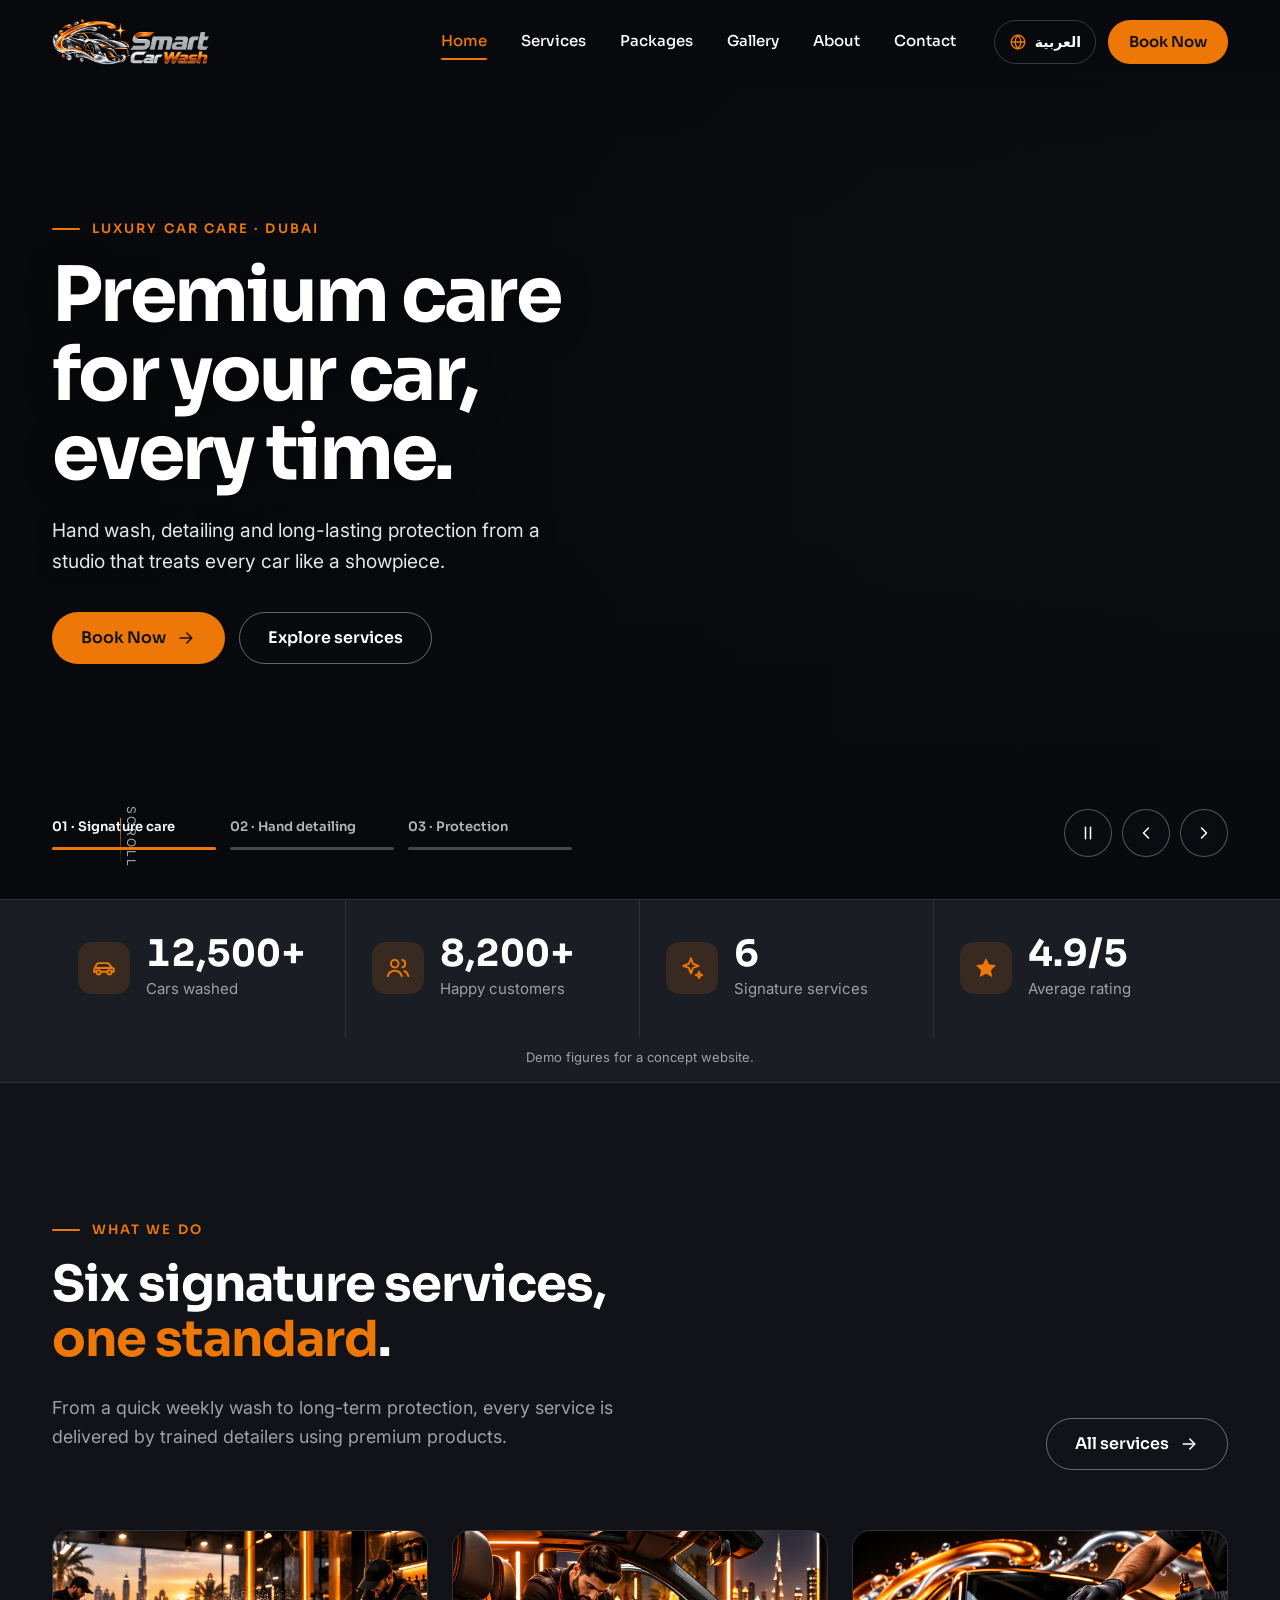
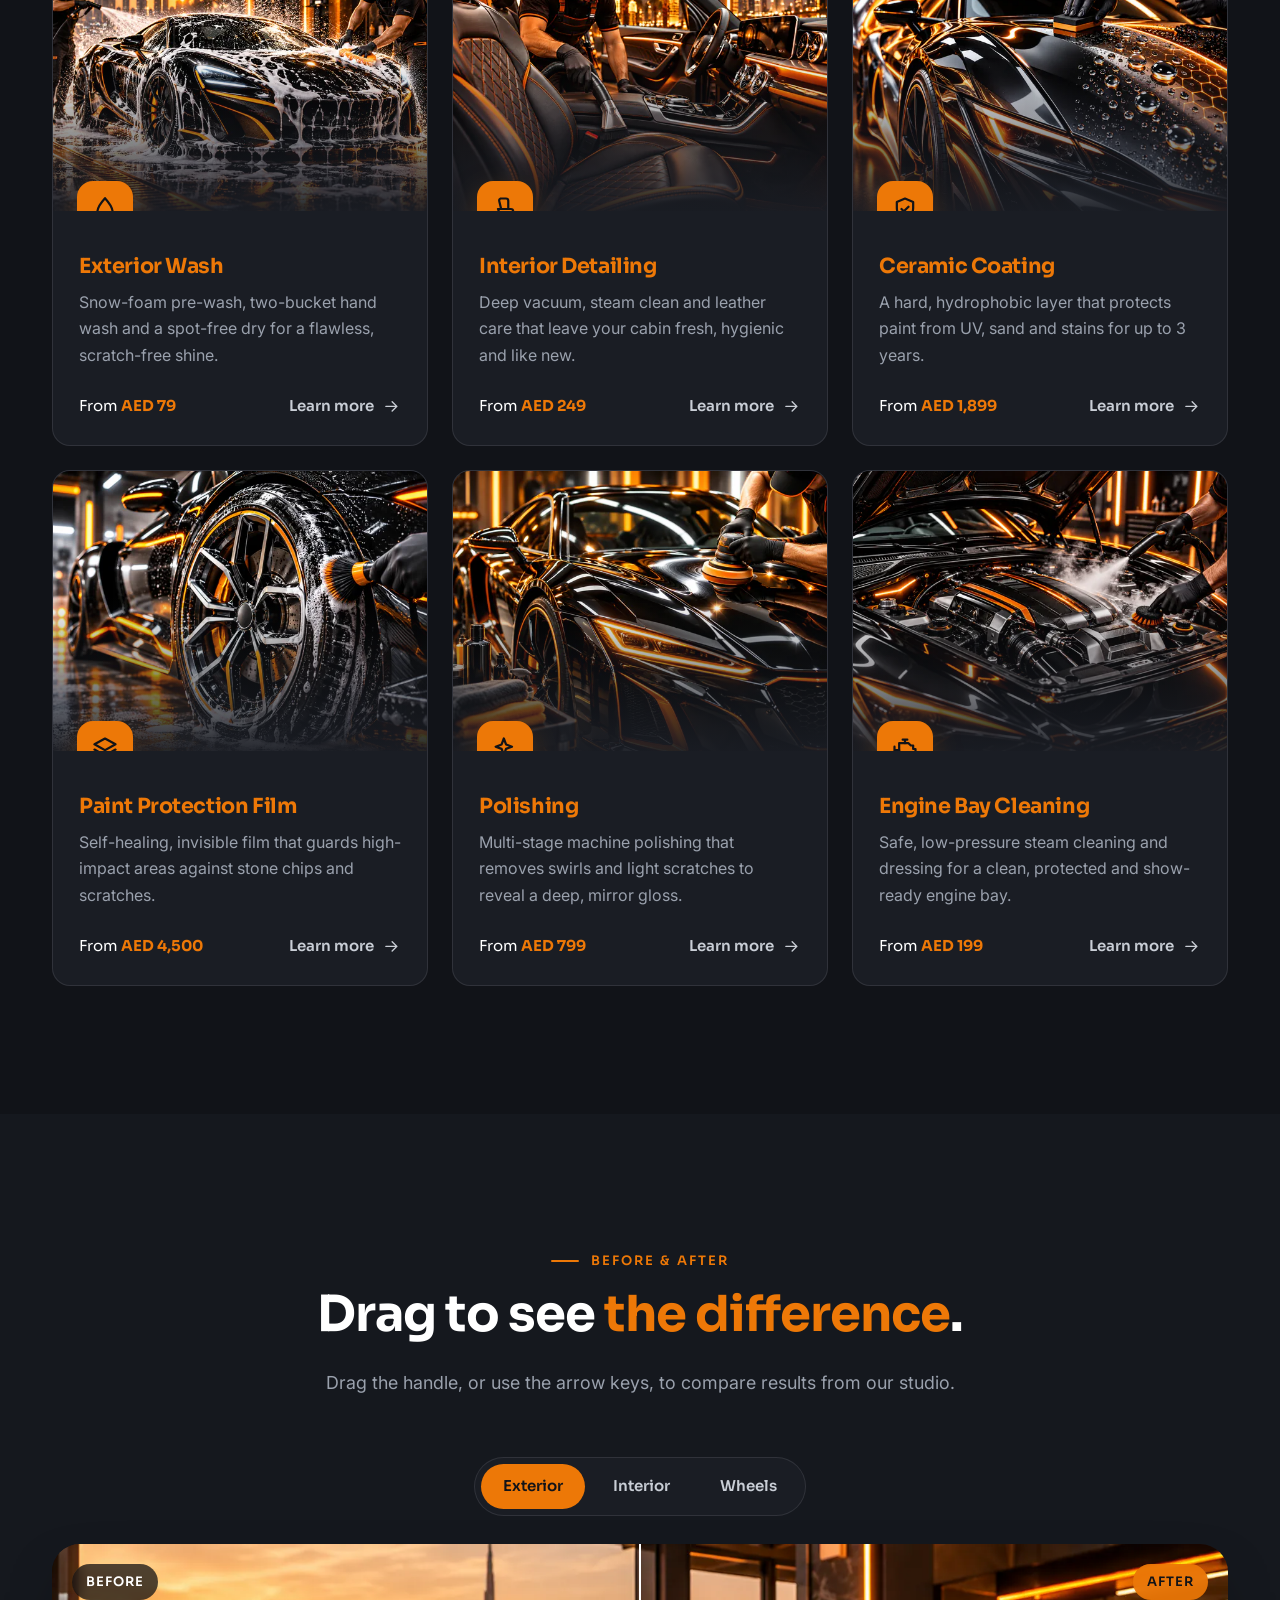
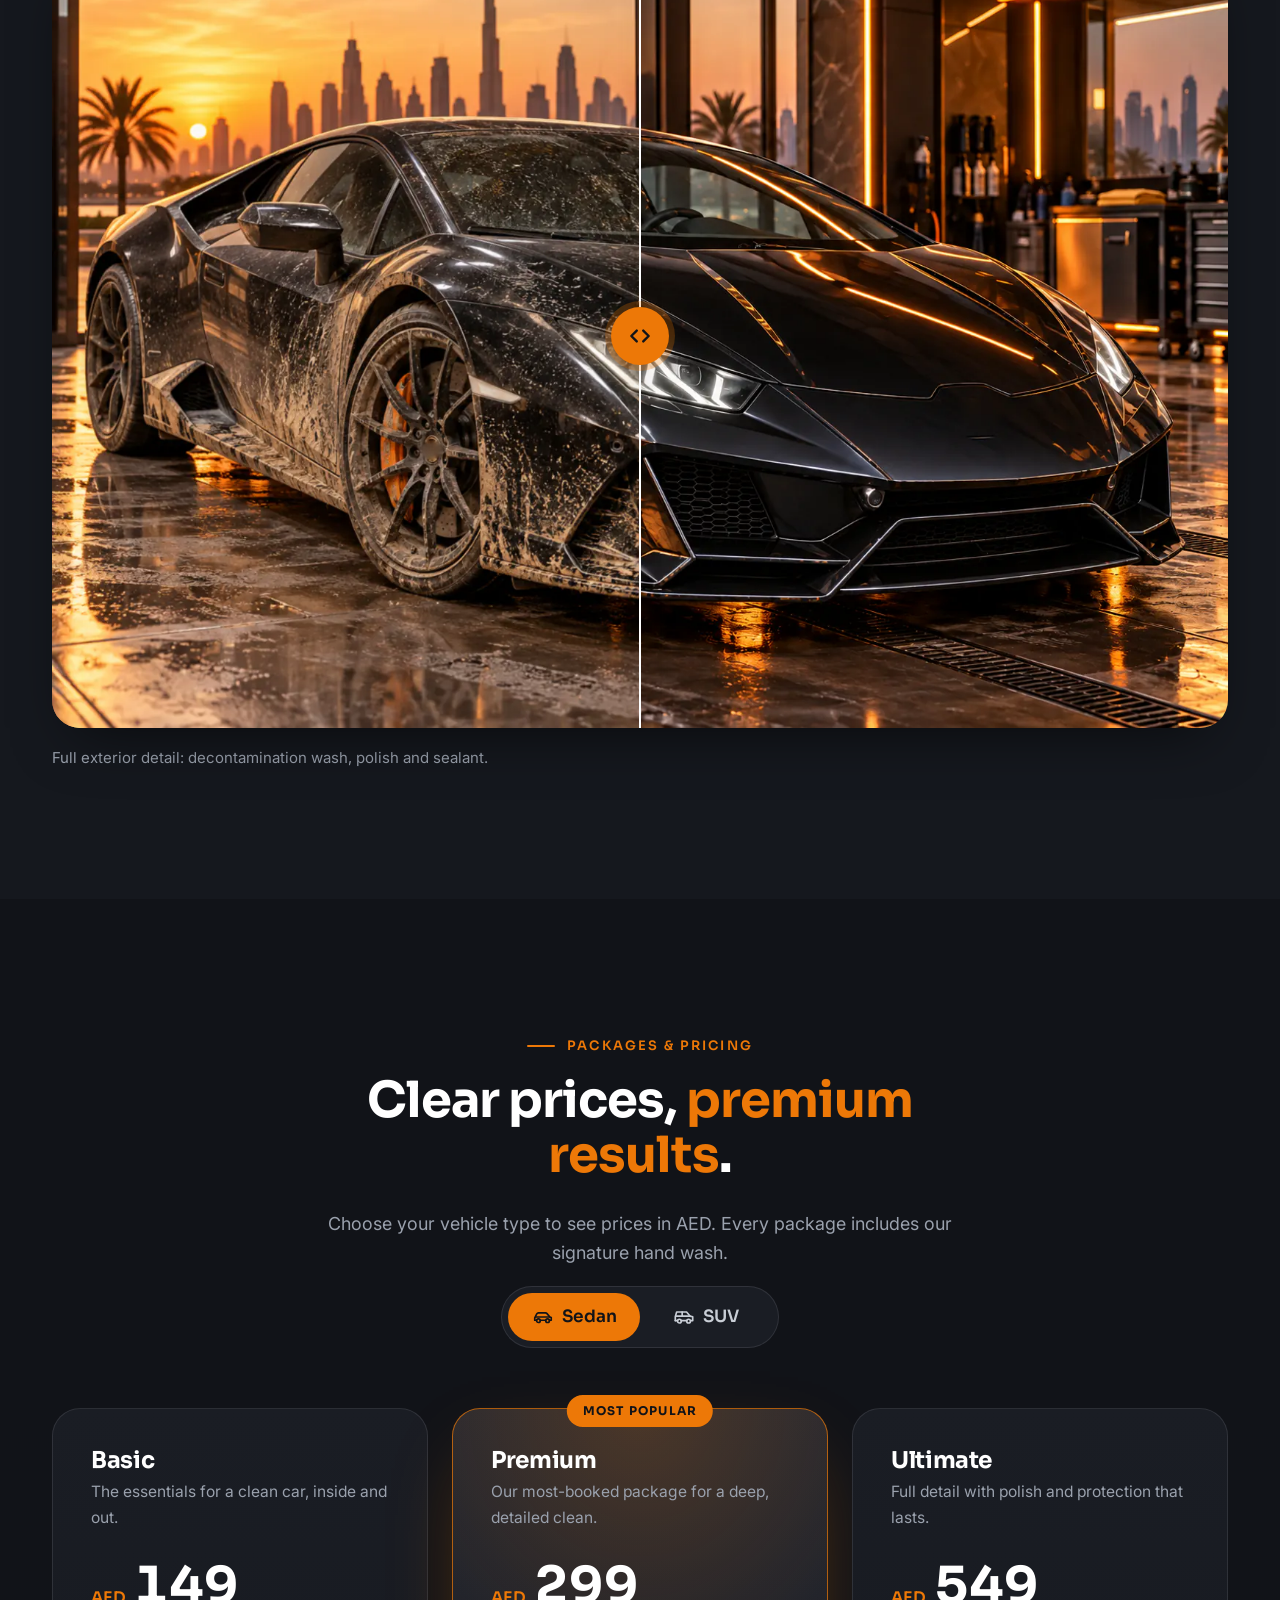
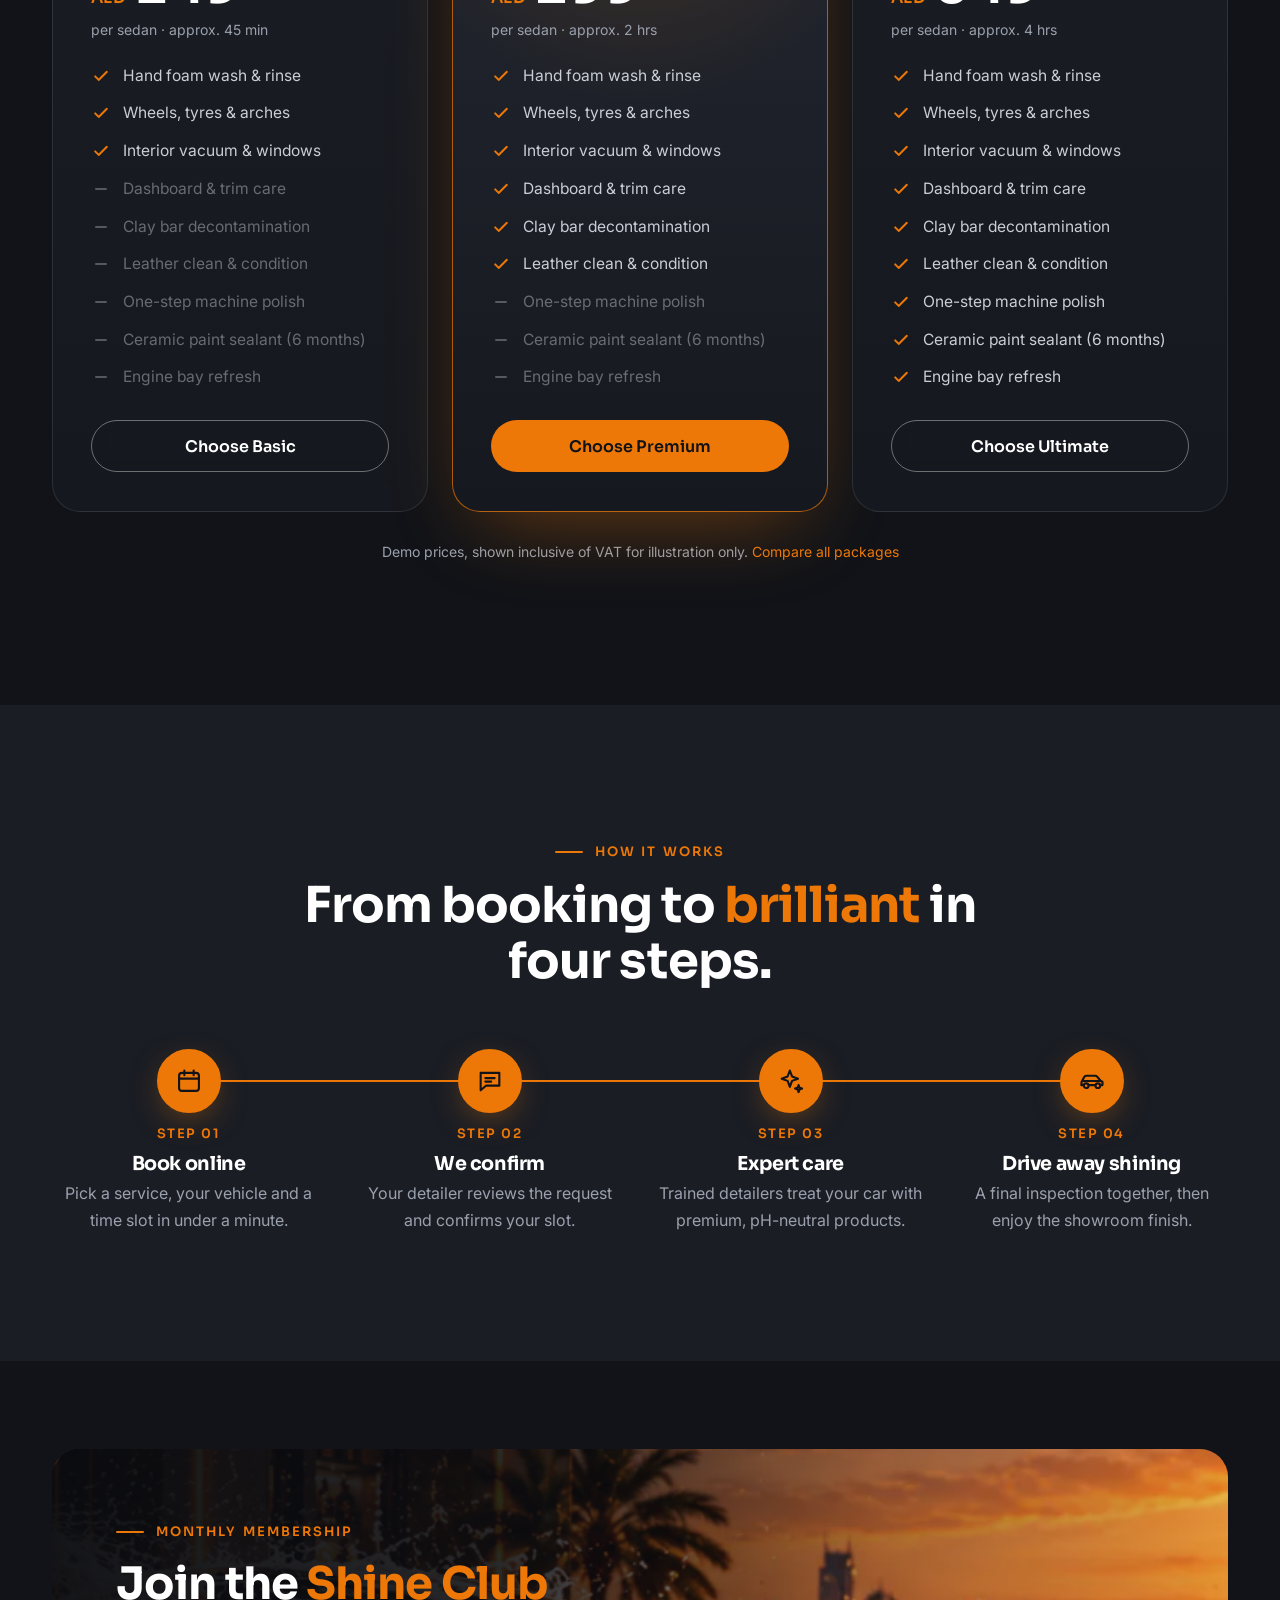
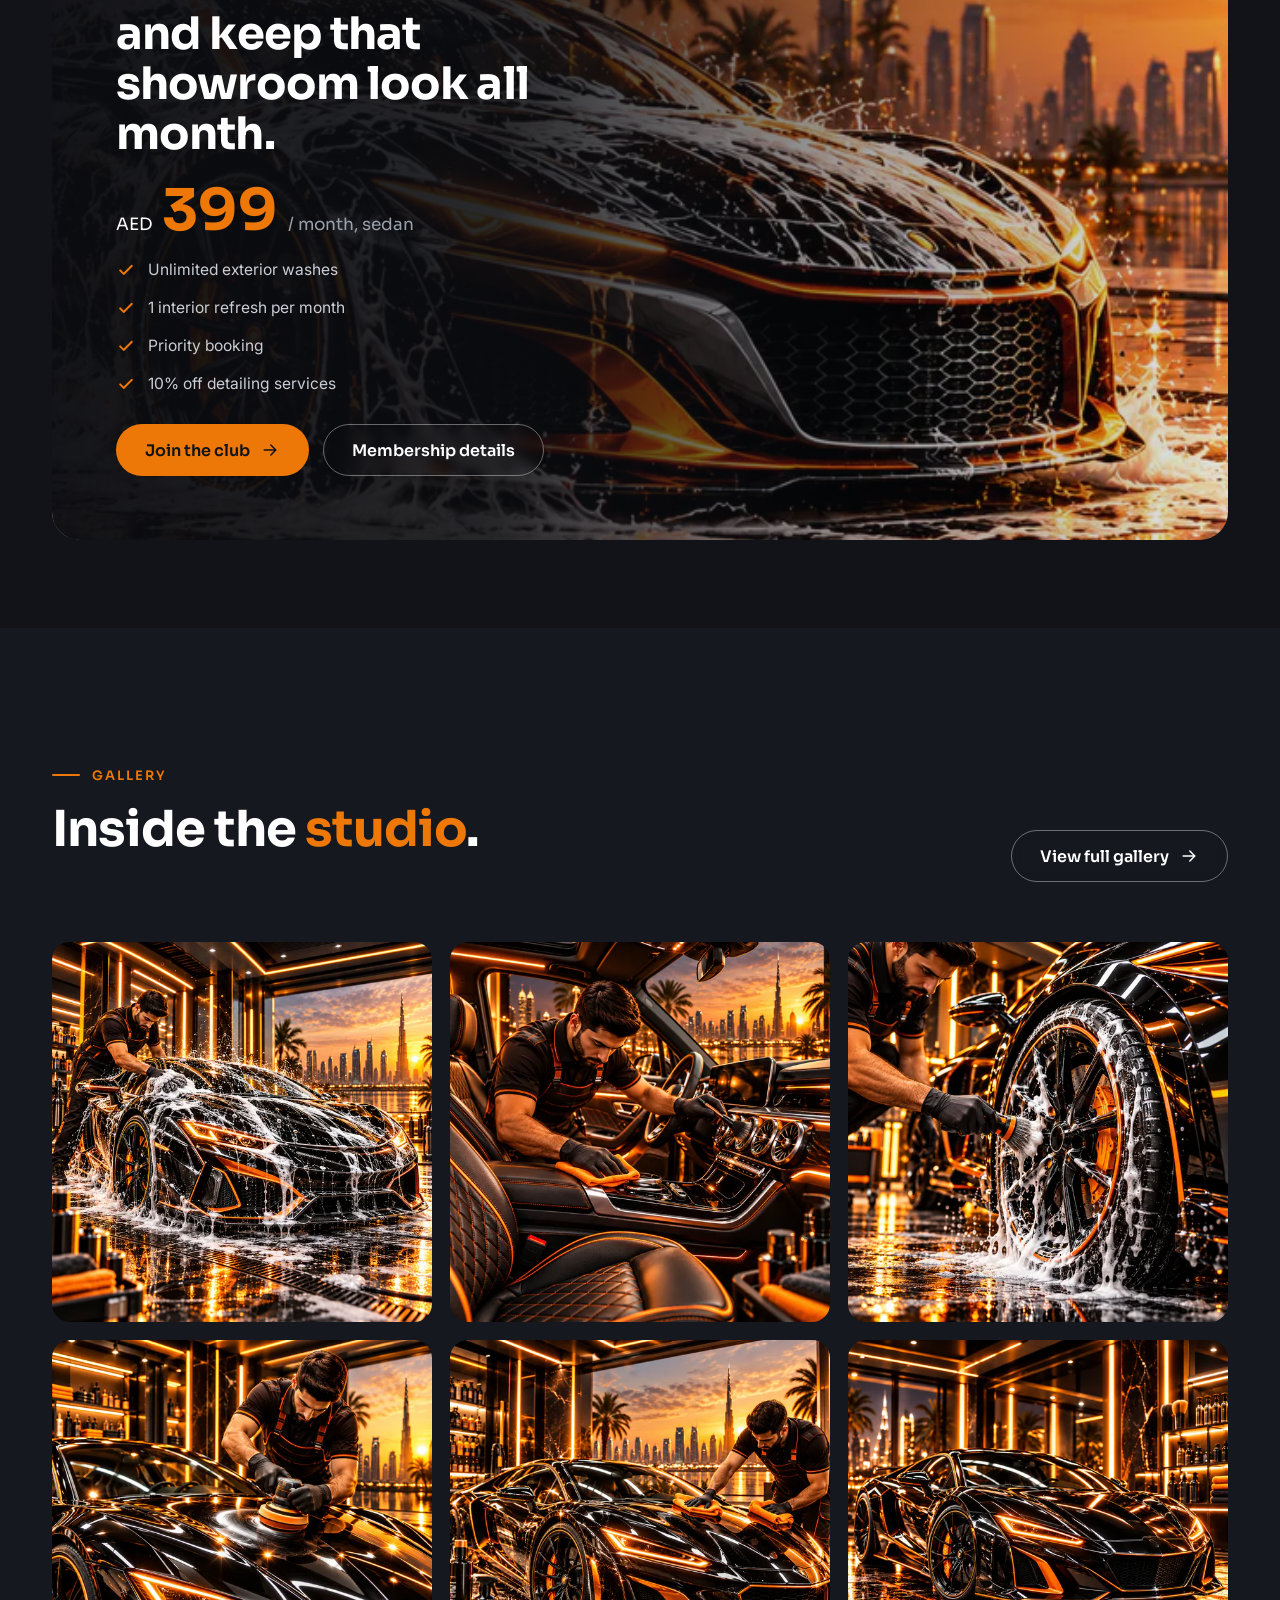
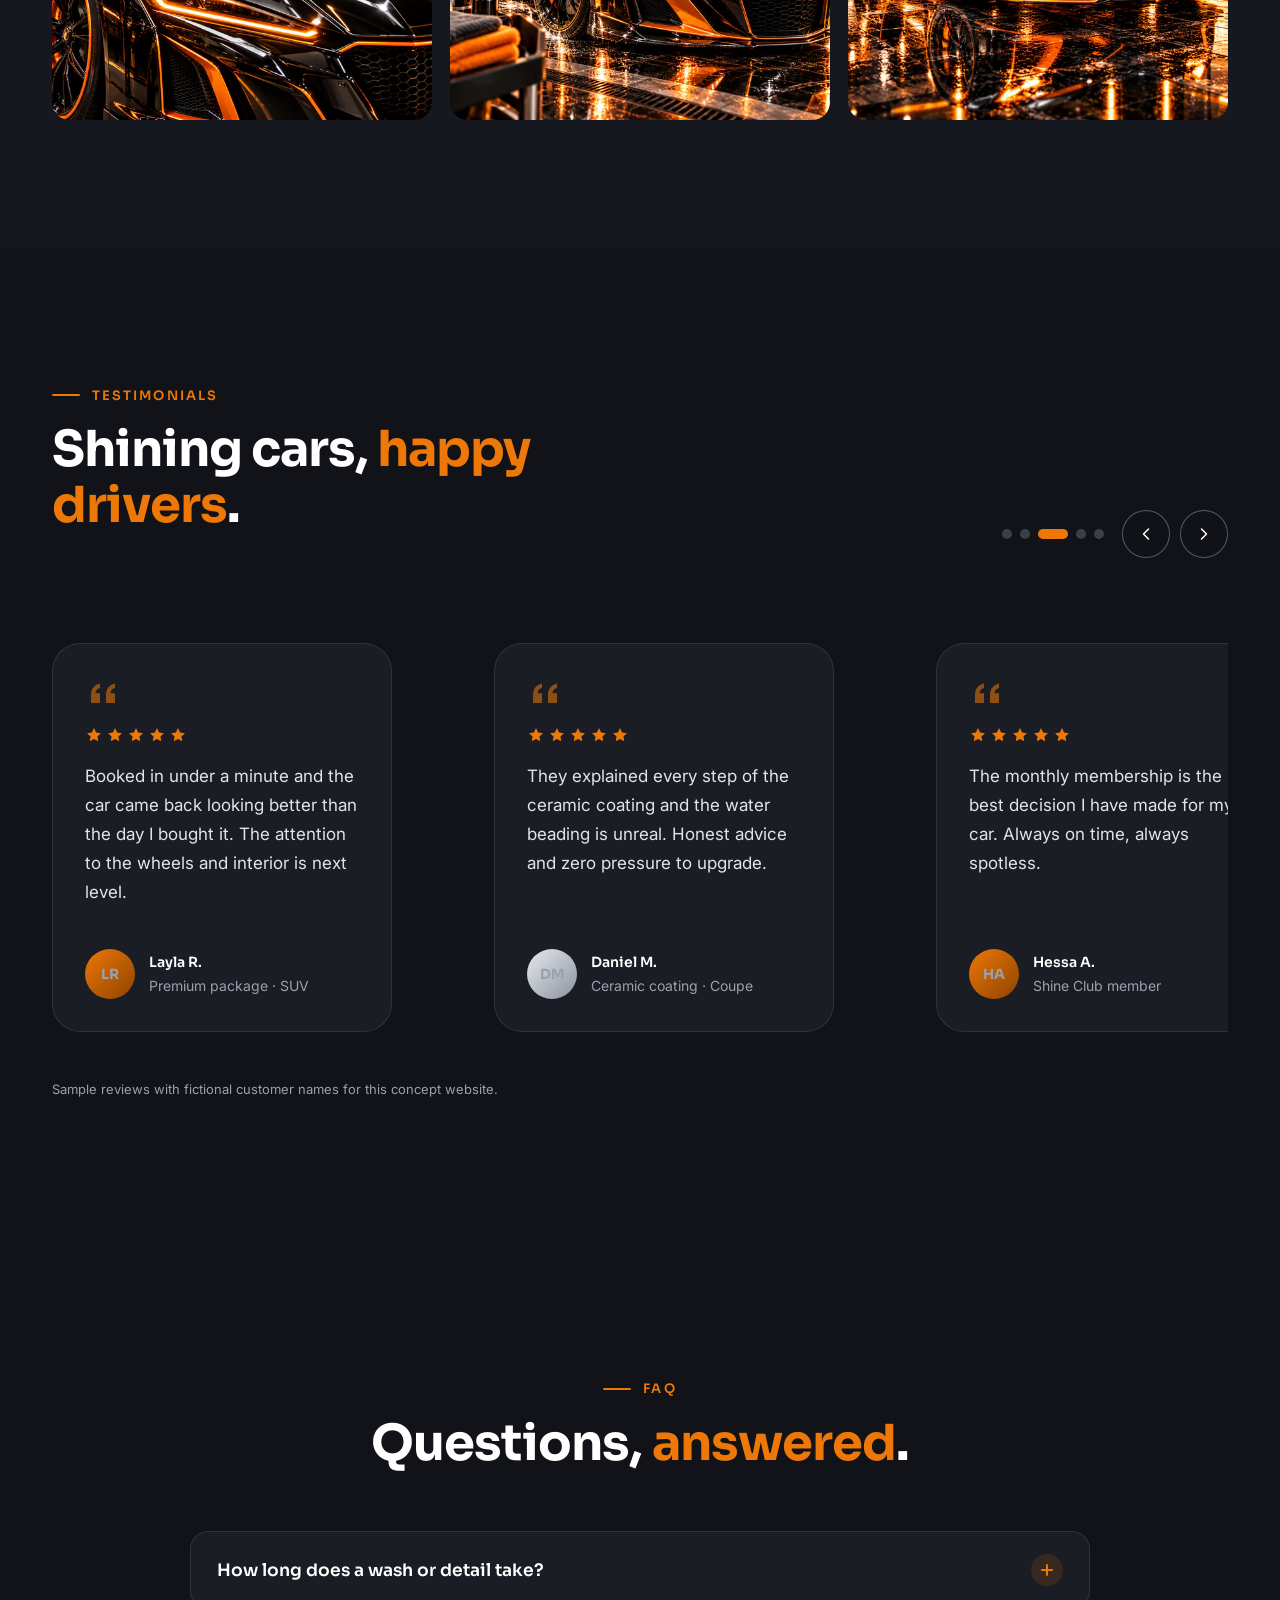
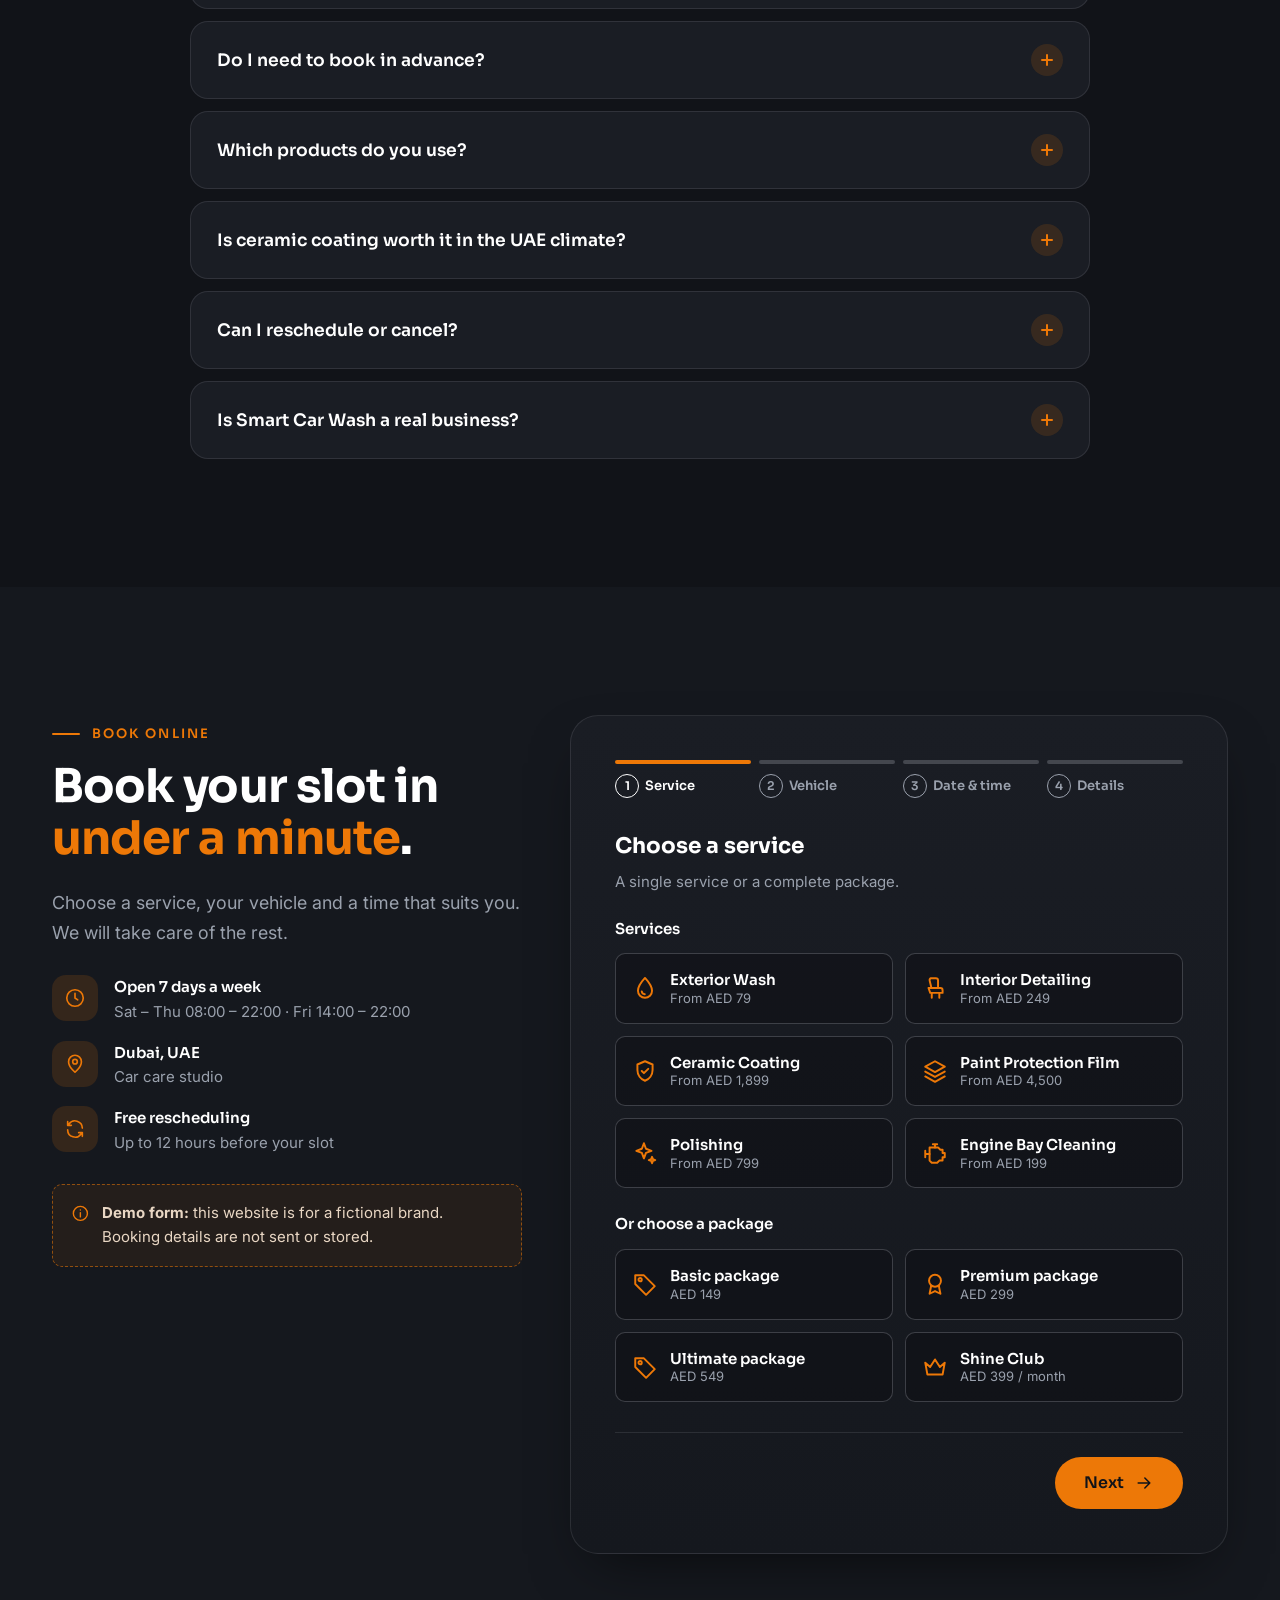
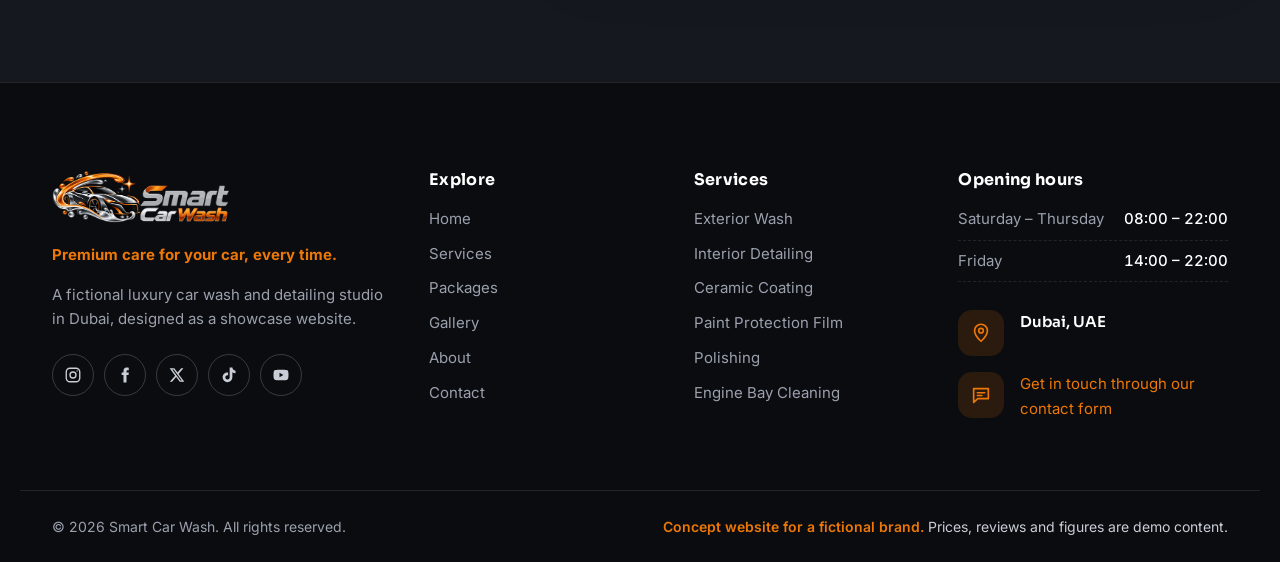
==== index.html @ 9f0be38d "Add Smart Car Wash concept website (EN + Arabic RTL) Static showcase site for a fictional Dubai car " ====
<!doctype html>
<html lang="en" dir="ltr" class="no-js">
<head>
  <meta charset="utf-8">
  <meta name="viewport" content="width=device-width, initial-scale=1">
  <title>Smart Car Wash | Premium Car Wash &amp; Detailing in Dubai</title>
  <meta name="description" content="Luxury hand wash, interior detailing, ceramic coating and paint protection in Dubai. Book online in under a minute. Concept website for a fictional brand.">
  <link rel="alternate" hreflang="en" href="index.html">
  <link rel="alternate" hreflang="ar" href="ar/index.html">
  <link rel="alternate" hreflang="x-default" href="index.html">
  <meta name="theme-color" content="#111318">
  <meta name="color-scheme" content="dark">
  <meta property="og:type" content="website">
  <meta property="og:site_name" content="Smart Car Wash">
  <meta property="og:title" content="Smart Car Wash | Premium Car Wash &amp; Detailing in Dubai">
  <meta property="og:description" content="Luxury hand wash, interior detailing, ceramic coating and paint protection in Dubai. Book online in under a minute. Concept website for a fictional brand.">
  <meta property="og:image" content="images/optimized/og-image.jpg">
  <meta property="og:image:width" content="1200">
  <meta property="og:image:height" content="630">
  <meta property="og:image:alt" content="Smart Car Wash logo over a black sports car in a Dubai studio">
  <meta property="og:locale" content="en_US">
  <meta property="og:locale:alternate" content="ar_AE">
  <meta name="twitter:card" content="summary_large_image">
  <link rel="icon" href="favicon.ico" sizes="32x32">
  <link rel="icon" href="images/optimized/brand/favicon.svg" type="image/svg+xml">
  <link rel="apple-touch-icon" href="images/optimized/brand/apple-touch-icon.png">
  <link rel="preconnect" href="https://fonts.googleapis.com">
  <link rel="preconnect" href="https://fonts.gstatic.com" crossorigin>
  <link rel="stylesheet" href="https://fonts.googleapis.com/css2?family=Inter:wght@400;500;600&family=Sora:wght@500;600;700;800&display=swap">
  <link rel="stylesheet" href="assets/css/style.css">
  <link rel="preload" as="image" type="image/webp" href="images/optimized/hero/hero-1-mobile.webp" media="(max-width: 767px)">
  <link rel="preload" as="image" type="image/webp" imagesrcset="images/optimized/hero/hero-1-desktop-1440.webp 1440w, images/optimized/hero/hero-1-desktop.webp 2400w" imagesizes="100vw" media="(min-width: 768px)">
  <script>document.documentElement.classList.replace('no-js','js');window.SCW_ICONS='assets/icons.svg';</script>
  <script src="assets/js/main.js" defer></script>
</head>
<body>
  <a class="skip-link" href="#main">Skip to content</a>
  <header class="site-header">
    <div class="container header-inner">
      <a class="brand" href="index.html"><img src="images/optimized/brand/logo-light-480.png" srcset="images/optimized/brand/logo-light-480.png 1x, images/optimized/brand/logo-light-960.png 2x" width="157" height="46" alt="Smart Car Wash"></a>
      <nav class="main-nav" aria-label="Main"><ul><li><a href="index.html" aria-current="page">Home</a></li><li><a href="services.html">Services</a></li><li><a href="packages.html">Packages</a></li><li><a href="gallery.html">Gallery</a></li><li><a href="about.html">About</a></li><li><a href="booking.html">Contact</a></li></ul></nav>
      <div class="header-actions">
        <a class="lang-switch" href="ar/index.html" hreflang="ar" lang="ar" aria-label="اقرأ هذه الصفحة بالعربية"><svg class="icon" aria-hidden="true" focusable="false"><use href="assets/icons.svg#i-globe"/></svg><span>العربية</span></a>
        <a class="btn btn-primary btn-sm btn-book" href="#book">Book Now</a>
        <button class="menu-toggle" type="button" aria-expanded="false" aria-controls="mobile-menu" aria-label="Open menu" data-label-open="Open menu" data-label-close="Close menu"><span></span><span></span><span></span></button>
      </div>
    </div>
  </header>
  <div class="mobile-menu" id="mobile-menu" aria-hidden="true">
    <nav aria-label="Mobile"><ul><li style="--i:0"><a href="index.html" aria-current="page">Home <svg class="icon flip" aria-hidden="true" focusable="false"><use href="assets/icons.svg#i-arrow"/></svg></a></li><li style="--i:1"><a href="services.html">Services <svg class="icon flip" aria-hidden="true" focusable="false"><use href="assets/icons.svg#i-arrow"/></svg></a></li><li style="--i:2"><a href="packages.html">Packages <svg class="icon flip" aria-hidden="true" focusable="false"><use href="assets/icons.svg#i-arrow"/></svg></a></li><li style="--i:3"><a href="gallery.html">Gallery <svg class="icon flip" aria-hidden="true" focusable="false"><use href="assets/icons.svg#i-arrow"/></svg></a></li><li style="--i:4"><a href="about.html">About <svg class="icon flip" aria-hidden="true" focusable="false"><use href="assets/icons.svg#i-arrow"/></svg></a></li><li style="--i:5"><a href="booking.html">Contact <svg class="icon flip" aria-hidden="true" focusable="false"><use href="assets/icons.svg#i-arrow"/></svg></a></li></ul></nav>
    <div class="mobile-menu__foot">
      <a class="btn btn-primary btn-block" href="#book">Book Now</a>
      <p>Open daily · Dubai, UAE</p>
    </div>
  </div>

  <main id="main" tabindex="-1">
    <section class="hero" data-hero aria-roledescription="carousel" aria-label="Featured services">
      <div class="hero-slide is-active" role="group" aria-roledescription="slide" aria-label="1 of 3">
        <div class="hero-media">
        <picture>
          <source media="(max-width: 767px)" type="image/webp" srcset="images/optimized/hero/hero-1-mobile.webp">
          <source media="(max-width: 767px)" srcset="images/optimized/hero/hero-1-mobile.jpg">
          <source type="image/webp" srcset="images/optimized/hero/hero-1-desktop-1440.webp 1440w, images/optimized/hero/hero-1-desktop.webp 2400w" sizes="100vw">
          <img src="images/optimized/hero/hero-1-desktop-1440.jpg" srcset="images/optimized/hero/hero-1-desktop-1440.jpg 1440w, images/optimized/hero/hero-1-desktop.jpg 2400w" sizes="100vw" alt="Black sports car wrapped in a splash of water inside a Dubai detailing studio at sunset" width="2400" height="1200" loading="eager" fetchpriority="high" decoding="async">
        </picture>
        </div>
        <div class="container hero-content">
          <div class="hero-anim">
            <p class="eyebrow">Luxury car care · Dubai</p>
            <h1>Premium care for your car, every time.</h1>
            <p class="hero-text">Hand wash, detailing and long-lasting protection from a studio that treats every car like a showpiece.</p>
            <div class="btn-row">
              <a class="btn btn-primary" href="#book">Book Now <svg class="icon icon--arrow flip" aria-hidden="true" focusable="false"><use href="assets/icons.svg#i-arrow"/></svg></a>
              <a class="btn btn-ghost" href="services.html">Explore services</a>
            </div>
          </div>
        </div>
      </div>
      <div class="hero-slide" role="group" aria-roledescription="slide" aria-label="2 of 3" aria-hidden="true">
        <div class="hero-media">
        <picture>
          <source media="(max-width: 767px)" type="image/webp" data-srcset="images/optimized/hero/hero-2-mobile.webp">
          <source media="(max-width: 767px)" data-srcset="images/optimized/hero/hero-2-mobile.jpg">
          <source type="image/webp" data-srcset="images/optimized/hero/hero-2-desktop-1440.webp 1440w, images/optimized/hero/hero-2-desktop.webp 2400w" sizes="100vw">
          <img src="[data-uri]" data-src="images/optimized/hero/hero-2-desktop-1440.jpg" data-srcset="images/optimized/hero/hero-2-desktop-1440.jpg 1440w, images/optimized/hero/hero-2-desktop.jpg 2400w" sizes="100vw" alt="Gloved hand washing a glossy black sports car with thick foam" width="2400" height="1200" fetchpriority="low" decoding="async">
        </picture>
        </div>
        <div class="container hero-content">
          <div class="hero-anim">
            <p class="eyebrow">Hand-finished detailing</p>
            <p class="h1" role="heading" aria-level="2">Detail you can see, down to the last drop.</p>
            <p class="hero-text">pH-neutral foam, two-bucket washing and soft microfibre for a swirl-free, mirror finish.</p>
            <div class="btn-row">
              <a class="btn btn-primary" href="#book">Book Now <svg class="icon icon--arrow flip" aria-hidden="true" focusable="false"><use href="assets/icons.svg#i-arrow"/></svg></a>
              <a class="btn btn-ghost" href="services.html">Explore services</a>
            </div>
          </div>
        </div>
      </div>
      <div class="hero-slide" role="group" aria-roledescription="slide" aria-label="3 of 3" aria-hidden="true">
        <div class="hero-media">
        <picture>
          <source media="(max-width: 767px)" type="image/webp" data-srcset="images/optimized/hero/hero-3-mobile.webp">
          <source media="(max-width: 767px)" data-srcset="images/optimized/hero/hero-3-mobile.jpg">
          <source type="image/webp" data-srcset="images/optimized/hero/hero-3-desktop-1440.webp 1440w, images/optimized/hero/hero-3-desktop.webp 2400w" sizes="100vw">
          <img src="[data-uri]" data-src="images/optimized/hero/hero-3-desktop-1440.jpg" data-srcset="images/optimized/hero/hero-3-desktop-1440.jpg 1440w, images/optimized/hero/hero-3-desktop.jpg 2400w" sizes="100vw" alt="Freshly washed black sports car in front of the Dubai skyline at night" width="2400" height="1200" fetchpriority="low" decoding="async">
        </picture>
        </div>
        <div class="container hero-content">
          <div class="hero-anim">
            <p class="eyebrow">Ceramic & paint protection</p>
            <p class="h1" role="heading" aria-level="2">Showroom shine, day or night.</p>
            <p class="hero-text">Ceramic coating and paint protection film that keep the gloss and shield your paint from the desert.</p>
            <div class="btn-row">
              <a class="btn btn-primary" href="#book">Book Now <svg class="icon icon--arrow flip" aria-hidden="true" focusable="false"><use href="assets/icons.svg#i-arrow"/></svg></a>
              <a class="btn btn-ghost" href="services.html">Explore services</a>
            </div>
          </div>
        </div>
      </div>
      <div class="hero-controls">
        <div class="container">
          <div class="hero-dots"><button class="hero-dot" type="button" aria-label="Go to slide 1: Signature care" aria-current="true"><span class="label" aria-hidden="true">01 · Signature care</span><span class="bar"></span></button><button class="hero-dot" type="button" aria-label="Go to slide 2: Hand detailing" aria-current="false"><span class="label" aria-hidden="true">02 · Hand detailing</span><span class="bar"></span></button><button class="hero-dot" type="button" aria-label="Go to slide 3: Protection" aria-current="false"><span class="label" aria-hidden="true">03 · Protection</span><span class="bar"></span></button></div>
          <div class="hero-arrows">
            <button class="icon-btn hero-pause" type="button" aria-label="Pause slideshow" aria-pressed="false"><svg class="icon icon-pause" aria-hidden="true" focusable="false"><use href="assets/icons.svg#i-pause"/></svg><svg class="icon icon--fill icon-play" aria-hidden="true" focusable="false"><use href="assets/icons.svg#i-play"/></svg></button>
            <button class="icon-btn" type="button" data-hero-prev aria-label="Previous slide"><svg class="icon flip" aria-hidden="true" focusable="false"><use href="assets/icons.svg#i-chev-l"/></svg></button>
            <button class="icon-btn" type="button" data-hero-next aria-label="Next slide"><svg class="icon flip" aria-hidden="true" focusable="false"><use href="assets/icons.svg#i-chev-r"/></svg></button>
          </div>
        </div>
      </div>
      <span class="scroll-cue" aria-hidden="true">Scroll</span>
    </section>
    <section class="trust" aria-label="Our numbers (demo)">
      <div class="container">
        <ul>
          <li><span class="trust-icon"><svg class="icon" aria-hidden="true" focusable="false"><use href="assets/icons.svg#i-sedan"/></svg></span><div><span class="num" data-count="12500" data-suffix="+"><span class="num-val">12,500+</span></span><span class="label">Cars washed</span></div></li>
          <li><span class="trust-icon"><svg class="icon" aria-hidden="true" focusable="false"><use href="assets/icons.svg#i-users"/></svg></span><div><span class="num" data-count="8200" data-suffix="+"><span class="num-val">8,200+</span></span><span class="label">Happy customers</span></div></li>
          <li><span class="trust-icon"><svg class="icon" aria-hidden="true" focusable="false"><use href="assets/icons.svg#i-sparkle"/></svg></span><div><span class="num" data-count="6"><span class="num-val">6</span></span><span class="label">Signature services</span></div></li>
          <li><span class="trust-icon"><svg class="icon icon--fill" aria-hidden="true" focusable="false"><use href="assets/icons.svg#i-star"/></svg></span><div><span class="num" data-count="4.9" data-decimals="1" data-suffix="/5"><span class="num-val">4.9/5</span></span><span class="label">Average rating</span></div></li>
        </ul>
        <p class="trust-note">Demo figures for a concept website.</p>
      </div>
    </section>
    <section class="section" id="services" aria-labelledby="services-title">
      <div class="container">
        <div class="section-head section-head--split" data-reveal>
          <div>
            <p class="eyebrow">What we do</p>
            <h2 class="h2" id="services-title">Six signature services, <span class="accent">one standard</span>.</h2>
            <p class="lead">From a quick weekly wash to long-term protection, every service is delivered by trained detailers using premium products.</p>
          </div>
          <a class="btn btn-ghost" href="services.html">All services <svg class="icon icon--arrow flip" aria-hidden="true" focusable="false"><use href="assets/icons.svg#i-arrow"/></svg></a>
        </div>
        <div class="cards">
          <article class="card" data-reveal style="--d:0">
            <div class="card-media"><picture><source type="image/webp" srcset="images/optimized/services/service-exterior-wash-600.webp 600w, images/optimized/services/service-exterior-wash.webp 1200w" sizes="(min-width: 1100px) 400px, (min-width: 700px) 50vw, 100vw"><img src="images/optimized/services/service-exterior-wash-600.jpg" srcset="images/optimized/services/service-exterior-wash-600.jpg 600w, images/optimized/services/service-exterior-wash.jpg 1200w" sizes="(min-width: 1100px) 400px, (min-width: 700px) 50vw, 100vw" alt="Two detailers foam-washing a black sports car" width="1200" height="900" loading="lazy" decoding="async"></picture><span class="card-icon"><svg class="icon" aria-hidden="true" focusable="false"><use href="assets/icons.svg#i-droplet"/></svg></span></div>
            <div class="card-body">
              <h3><a class="stretched" href="services.html#exterior-wash">Exterior Wash</a></h3>
              <p>Snow-foam pre-wash, two-bucket hand wash and a spot-free dry for a flawless, scratch-free shine.</p>
              <div class="card-foot">
                <span class="card-price">From <b>AED 79</b></span>
                <span class="link-arrow" aria-hidden="true">Learn more <svg class="icon flip" aria-hidden="true" focusable="false"><use href="assets/icons.svg#i-arrow"/></svg></span>
              </div>
            </div>
          </article>
          <article class="card" data-reveal style="--d:1">
            <div class="card-media"><picture><source type="image/webp" srcset="images/optimized/services/service-interior-detailing-600.webp 600w, images/optimized/services/service-interior-detailing.webp 1200w" sizes="(min-width: 1100px) 400px, (min-width: 700px) 50vw, 100vw"><img src="images/optimized/services/service-interior-detailing-600.jpg" srcset="images/optimized/services/service-interior-detailing-600.jpg 600w, images/optimized/services/service-interior-detailing.jpg 1200w" sizes="(min-width: 1100px) 400px, (min-width: 700px) 50vw, 100vw" alt="Detailer vacuuming the leather seats of a luxury car" width="1200" height="900" loading="lazy" decoding="async"></picture><span class="card-icon"><svg class="icon" aria-hidden="true" focusable="false"><use href="assets/icons.svg#i-seat"/></svg></span></div>
            <div class="card-body">
              <h3><a class="stretched" href="services.html#interior-detailing">Interior Detailing</a></h3>
              <p>Deep vacuum, steam clean and leather care that leave your cabin fresh, hygienic and like new.</p>
              <div class="card-foot">
                <span class="card-price">From <b>AED 249</b></span>
                <span class="link-arrow" aria-hidden="true">Learn more <svg class="icon flip" aria-hidden="true" focusable="false"><use href="assets/icons.svg#i-arrow"/></svg></span>
              </div>
            </div>
          </article>
          <article class="card" data-reveal style="--d:2">
            <div class="card-media"><picture><source type="image/webp" srcset="images/optimized/services/service-ceramic-coating-600.webp 600w, images/optimized/services/service-ceramic-coating.webp 1200w" sizes="(min-width: 1100px) 400px, (min-width: 700px) 50vw, 100vw"><img src="images/optimized/services/service-ceramic-coating-600.jpg" srcset="images/optimized/services/service-ceramic-coating-600.jpg 600w, images/optimized/services/service-ceramic-coating.jpg 1200w" sizes="(min-width: 1100px) 400px, (min-width: 700px) 50vw, 100vw" alt="Ceramic coating applied to a black bonnet with water beading on the surface" width="1200" height="900" loading="lazy" decoding="async"></picture><span class="card-icon"><svg class="icon" aria-hidden="true" focusable="false"><use href="assets/icons.svg#i-shield"/></svg></span></div>
            <div class="card-body">
              <h3><a class="stretched" href="services.html#ceramic-coating">Ceramic Coating</a></h3>
              <p>A hard, hydrophobic layer that protects paint from UV, sand and stains for up to 3 years.</p>
              <div class="card-foot">
                <span class="card-price">From <b>AED 1,899</b></span>
                <span class="link-arrow" aria-hidden="true">Learn more <svg class="icon flip" aria-hidden="true" focusable="false"><use href="assets/icons.svg#i-arrow"/></svg></span>
              </div>
            </div>
          </article>
          <article class="card" data-reveal style="--d:0">
            <div class="card-media"><picture><source type="image/webp" srcset="images/optimized/services/service-wheel-cleaning-600.webp 600w, images/optimized/services/service-wheel-cleaning.webp 1200w" sizes="(min-width: 1100px) 400px, (min-width: 700px) 50vw, 100vw"><img src="images/optimized/services/service-wheel-cleaning-600.jpg" srcset="images/optimized/services/service-wheel-cleaning-600.jpg 600w, images/optimized/services/service-wheel-cleaning.jpg 1200w" sizes="(min-width: 1100px) 400px, (min-width: 700px) 50vw, 100vw" alt="Detailer cleaning a foam-covered alloy wheel with a brush" width="1200" height="900" loading="lazy" decoding="async"></picture><span class="card-icon"><svg class="icon" aria-hidden="true" focusable="false"><use href="assets/icons.svg#i-layers"/></svg></span></div>
            <div class="card-body">
              <h3><a class="stretched" href="services.html#paint-protection-film">Paint Protection Film</a></h3>
              <p>Self-healing, invisible film that guards high-impact areas against stone chips and scratches.</p>
              <div class="card-foot">
                <span class="card-price">From <b>AED 4,500</b></span>
                <span class="link-arrow" aria-hidden="true">Learn more <svg class="icon flip" aria-hidden="true" focusable="false"><use href="assets/icons.svg#i-arrow"/></svg></span>
              </div>
            </div>
          </article>
          <article class="card" data-reveal style="--d:1">
            <div class="card-media"><picture><source type="image/webp" srcset="images/optimized/services/service-polishing-600.webp 600w, images/optimized/services/service-polishing.webp 1200w" sizes="(min-width: 1100px) 400px, (min-width: 700px) 50vw, 100vw"><img src="images/optimized/services/service-polishing-600.jpg" srcset="images/optimized/services/service-polishing-600.jpg 600w, images/optimized/services/service-polishing.jpg 1200w" sizes="(min-width: 1100px) 400px, (min-width: 700px) 50vw, 100vw" alt="Machine polisher bringing a mirror finish to a black sports car" width="1200" height="900" loading="lazy" decoding="async"></picture><span class="card-icon"><svg class="icon" aria-hidden="true" focusable="false"><use href="assets/icons.svg#i-sparkle"/></svg></span></div>
            <div class="card-body">
              <h3><a class="stretched" href="services.html#polishing">Polishing</a></h3>
              <p>Multi-stage machine polishing that removes swirls and light scratches to reveal a deep, mirror gloss.</p>
              <div class="card-foot">
                <span class="card-price">From <b>AED 799</b></span>
                <span class="link-arrow" aria-hidden="true">Learn more <svg class="icon flip" aria-hidden="true" focusable="false"><use href="assets/icons.svg#i-arrow"/></svg></span>
              </div>
            </div>
          </article>
          <article class="card" data-reveal style="--d:2">
            <div class="card-media"><picture><source type="image/webp" srcset="images/optimized/services/service-engine-bay-600.webp 600w, images/optimized/services/service-engine-bay.webp 1200w" sizes="(min-width: 1100px) 400px, (min-width: 700px) 50vw, 100vw"><img src="images/optimized/services/service-engine-bay-600.jpg" srcset="images/optimized/services/service-engine-bay-600.jpg 600w, images/optimized/services/service-engine-bay.jpg 1200w" sizes="(min-width: 1100px) 400px, (min-width: 700px) 50vw, 100vw" alt="Engine bay being steam-cleaned with a detailing brush" width="1200" height="900" loading="lazy" decoding="async"></picture><span class="card-icon"><svg class="icon" aria-hidden="true" focusable="false"><use href="assets/icons.svg#i-engine"/></svg></span></div>
            <div class="card-body">
              <h3><a class="stretched" href="services.html#engine-bay">Engine Bay Cleaning</a></h3>
              <p>Safe, low-pressure steam cleaning and dressing for a clean, protected and show-ready engine bay.</p>
              <div class="card-foot">
                <span class="card-price">From <b>AED 199</b></span>
                <span class="link-arrow" aria-hidden="true">Learn more <svg class="icon flip" aria-hidden="true" focusable="false"><use href="assets/icons.svg#i-arrow"/></svg></span>
              </div>
            </div>
          </article>
        </div>
      </div>
    </section>
    <section class="section section--alt" id="results" aria-labelledby="results-title">
      <div class="container">
        <div class="section-head section-head--center" data-reveal>
          <p class="eyebrow">Before & after</p>
          <h2 class="h2" id="results-title">Drag to see <span class="accent">the difference</span>.</h2>
          <p class="lead">Drag the handle, or use the arrow keys, to compare results from our studio.</p>
        </div>
        <div data-reveal>
          <div style="text-align:center"><div class="ba-tabs" role="tablist" aria-label="Comparison examples"><button class="ba-tab" type="button" role="tab" id="results-tab-suv" aria-controls="results-panel-suv" aria-selected="true">Exterior</button><button class="ba-tab" type="button" role="tab" id="results-tab-interior" aria-controls="results-panel-interior" aria-selected="false" tabindex="-1">Interior</button><button class="ba-tab" type="button" role="tab" id="results-tab-wheel" aria-controls="results-panel-wheel" aria-selected="false" tabindex="-1">Wheels</button></div></div>

          <div class="ba-panel" role="tabpanel" id="results-panel-suv" aria-labelledby="results-tab-suv">
            <div class="ba">
              <picture class="ba-after"><source type="image/webp" srcset="images/optimized/before-after/after-suv-800.webp 800w, images/optimized/before-after/after-suv.webp 1600w" sizes="(min-width: 1240px) 1180px, 100vw"><img src="images/optimized/before-after/after-suv-800.jpg" srcset="images/optimized/before-after/after-suv-800.jpg 800w, images/optimized/before-after/after-suv.jpg 1600w" sizes="(min-width: 1240px) 1180px, 100vw" alt="The same sports car with a deep gloss after exterior detailing" width="1600" height="1067" loading="lazy" decoding="async"></picture>
              <picture class="ba-before"><source type="image/webp" srcset="images/optimized/before-after/before-suv-800.webp 800w, images/optimized/before-after/before-suv.webp 1600w" sizes="(min-width: 1240px) 1180px, 100vw"><img src="images/optimized/before-after/before-suv-800.jpg" srcset="images/optimized/before-after/before-suv-800.jpg 800w, images/optimized/before-after/before-suv.jpg 1600w" sizes="(min-width: 1240px) 1180px, 100vw" alt="Sports car covered in dust and grime before cleaning" width="1600" height="1067" loading="lazy" decoding="async"></picture>
              <span class="ba-label ba-label--before" aria-hidden="true">Before</span>
              <span class="ba-label ba-label--after" aria-hidden="true">After</span>
              <div class="ba-handle" aria-hidden="true"><span class="ba-knob"><svg class="icon" aria-hidden="true" focusable="false"><use href="assets/icons.svg#i-arrows-h"/></svg></span></div>
              <input type="range" min="0" max="100" value="50" aria-label="Before and after comparison: Exterior">
            </div>
            <p class="ba-caption">Full exterior detail: decontamination wash, polish and sealant.</p>
          </div>
          <div class="ba-panel" role="tabpanel" id="results-panel-interior" aria-labelledby="results-tab-interior" hidden>
            <div class="ba">
              <picture class="ba-after"><source type="image/webp" srcset="images/optimized/before-after/after-interior-800.webp 800w, images/optimized/before-after/after-interior.webp 1600w" sizes="(min-width: 1240px) 1180px, 100vw"><img src="images/optimized/before-after/after-interior-800.jpg" srcset="images/optimized/before-after/after-interior-800.jpg 800w, images/optimized/before-after/after-interior.jpg 1600w" sizes="(min-width: 1240px) 1180px, 100vw" alt="The same interior clean and conditioned after detailing" width="1600" height="1067" loading="lazy" decoding="async"></picture>
              <picture class="ba-before"><source type="image/webp" srcset="images/optimized/before-after/before-interior-800.webp 800w, images/optimized/before-after/before-interior.webp 1600w" sizes="(min-width: 1240px) 1180px, 100vw"><img src="images/optimized/before-after/before-interior-800.jpg" srcset="images/optimized/before-after/before-interior-800.jpg 800w, images/optimized/before-after/before-interior.jpg 1600w" sizes="(min-width: 1240px) 1180px, 100vw" alt="Dusty car interior with dirty seats and dashboard before detailing" width="1600" height="1067" loading="lazy" decoding="async"></picture>
              <span class="ba-label ba-label--before" aria-hidden="true">Before</span>
              <span class="ba-label ba-label--after" aria-hidden="true">After</span>
              <div class="ba-handle" aria-hidden="true"><span class="ba-knob"><svg class="icon" aria-hidden="true" focusable="false"><use href="assets/icons.svg#i-arrows-h"/></svg></span></div>
              <input type="range" min="0" max="100" value="50" aria-label="Before and after comparison: Interior">
            </div>
            <p class="ba-caption">Interior detailing: deep vacuum, steam clean and leather care.</p>
          </div>
          <div class="ba-panel" role="tabpanel" id="results-panel-wheel" aria-labelledby="results-tab-wheel" hidden>
            <div class="ba">
              <picture class="ba-after"><source type="image/webp" srcset="images/optimized/before-after/after-wheel-800.webp 800w, images/optimized/before-after/after-wheel.webp 1600w" sizes="(min-width: 1240px) 1180px, 100vw"><img src="images/optimized/before-after/after-wheel-800.jpg" srcset="images/optimized/before-after/after-wheel-800.jpg 800w, images/optimized/before-after/after-wheel.jpg 1600w" sizes="(min-width: 1240px) 1180px, 100vw" alt="The same wheel clean and glossy after cleaning" width="1600" height="1067" loading="lazy" decoding="async"></picture>
              <picture class="ba-before"><source type="image/webp" srcset="images/optimized/before-after/before-wheel-800.webp 800w, images/optimized/before-after/before-wheel.webp 1600w" sizes="(min-width: 1240px) 1180px, 100vw"><img src="images/optimized/before-after/before-wheel-800.jpg" srcset="images/optimized/before-after/before-wheel-800.jpg 800w, images/optimized/before-after/before-wheel.jpg 1600w" sizes="(min-width: 1240px) 1180px, 100vw" alt="Alloy wheel covered in brake dust and mud before cleaning" width="1600" height="1067" loading="lazy" decoding="async"></picture>
              <span class="ba-label ba-label--before" aria-hidden="true">Before</span>
              <span class="ba-label ba-label--after" aria-hidden="true">After</span>
              <div class="ba-handle" aria-hidden="true"><span class="ba-knob"><svg class="icon" aria-hidden="true" focusable="false"><use href="assets/icons.svg#i-arrows-h"/></svg></span></div>
              <input type="range" min="0" max="100" value="50" aria-label="Before and after comparison: Wheels">
            </div>
            <p class="ba-caption">Wheel deep-clean: iron fallout remover, soft brushes and a protective coat.</p>
          </div>
        </div>
      </div>
    </section>
    <section class="section" id="packages" aria-labelledby="packages-title">
      <div class="container">
        <div class="section-head section-head--center" data-reveal>
          <p class="eyebrow">Packages & pricing</p>
          <h2 class="h2" id="packages-title">Clear prices, <span class="accent">premium results</span>.</h2>
          <p class="lead">Choose your vehicle type to see prices in AED. Every package includes our signature hand wash.</p>

          <div class="price-toggle" data-price-toggle="plans-packages" data-active="sedan" role="group" aria-label="Vehicle type">
            <button type="button" data-vehicle="sedan" aria-pressed="true"><svg class="icon" aria-hidden="true" focusable="false"><use href="assets/icons.svg#i-sedan"/></svg> Sedan</button>
            <button type="button" data-vehicle="suv" aria-pressed="false"><svg class="icon" aria-hidden="true" focusable="false"><use href="assets/icons.svg#i-suv"/></svg> SUV</button>
          </div>
        </div>
        <div class="pricing" id="plans-packages">
          <article class="plan" data-reveal style="--d:0">

            <h3>Basic</h3>
            <p class="plan-desc">The essentials for a clean car, inside and out.</p>
            <p class="plan-price"><span class="cur">AED</span> <span class="amount" data-sedan="149" data-suv="179">149</span></p>
            <p class="plan-meta"><span data-sedan="per sedan" data-suv="per SUV / 4x4">per sedan</span> · approx. 45 min</p>
            <ul class="check-list"><li><svg class="icon" aria-hidden="true" focusable="false"><use href="assets/icons.svg#i-check"/></svg><span>Hand foam wash & rinse</span></li><li><svg class="icon" aria-hidden="true" focusable="false"><use href="assets/icons.svg#i-check"/></svg><span>Wheels, tyres & arches</span></li><li><svg class="icon" aria-hidden="true" focusable="false"><use href="assets/icons.svg#i-check"/></svg><span>Interior vacuum & windows</span></li><li class="is-off"><svg class="icon" aria-hidden="true" focusable="false"><use href="assets/icons.svg#i-minus"/></svg><span>Dashboard & trim care<span class="sr-only"> (not included)</span></span></li><li class="is-off"><svg class="icon" aria-hidden="true" focusable="false"><use href="assets/icons.svg#i-minus"/></svg><span>Clay bar decontamination<span class="sr-only"> (not included)</span></span></li><li class="is-off"><svg class="icon" aria-hidden="true" focusable="false"><use href="assets/icons.svg#i-minus"/></svg><span>Leather clean & condition<span class="sr-only"> (not included)</span></span></li><li class="is-off"><svg class="icon" aria-hidden="true" focusable="false"><use href="assets/icons.svg#i-minus"/></svg><span>One-step machine polish<span class="sr-only"> (not included)</span></span></li><li class="is-off"><svg class="icon" aria-hidden="true" focusable="false"><use href="assets/icons.svg#i-minus"/></svg><span>Ceramic paint sealant (6 months)<span class="sr-only"> (not included)</span></span></li><li class="is-off"><svg class="icon" aria-hidden="true" focusable="false"><use href="assets/icons.svg#i-minus"/></svg><span>Engine bay refresh<span class="sr-only"> (not included)</span></span></li></ul>
            <a class="btn btn-ghost btn-block" data-plan-link="booking.html?service=package-basic" href="booking.html?service=package-basic&amp;vehicle=sedan#book">Choose Basic</a>
          </article>
          <article class="plan plan--featured" data-reveal style="--d:1">
            <span class="plan-badge">Most popular</span>
            <h3>Premium</h3>
            <p class="plan-desc">Our most-booked package for a deep, detailed clean.</p>
            <p class="plan-price"><span class="cur">AED</span> <span class="amount" data-sedan="299" data-suv="349">299</span></p>
            <p class="plan-meta"><span data-sedan="per sedan" data-suv="per SUV / 4x4">per sedan</span> · approx. 2 hrs</p>
            <ul class="check-list"><li><svg class="icon" aria-hidden="true" focusable="false"><use href="assets/icons.svg#i-check"/></svg><span>Hand foam wash & rinse</span></li><li><svg class="icon" aria-hidden="true" focusable="false"><use href="assets/icons.svg#i-check"/></svg><span>Wheels, tyres & arches</span></li><li><svg class="icon" aria-hidden="true" focusable="false"><use href="assets/icons.svg#i-check"/></svg><span>Interior vacuum & windows</span></li><li><svg class="icon" aria-hidden="true" focusable="false"><use href="assets/icons.svg#i-check"/></svg><span>Dashboard & trim care</span></li><li><svg class="icon" aria-hidden="true" focusable="false"><use href="assets/icons.svg#i-check"/></svg><span>Clay bar decontamination</span></li><li><svg class="icon" aria-hidden="true" focusable="false"><use href="assets/icons.svg#i-check"/></svg><span>Leather clean & condition</span></li><li class="is-off"><svg class="icon" aria-hidden="true" focusable="false"><use href="assets/icons.svg#i-minus"/></svg><span>One-step machine polish<span class="sr-only"> (not included)</span></span></li><li class="is-off"><svg class="icon" aria-hidden="true" focusable="false"><use href="assets/icons.svg#i-minus"/></svg><span>Ceramic paint sealant (6 months)<span class="sr-only"> (not included)</span></span></li><li class="is-off"><svg class="icon" aria-hidden="true" focusable="false"><use href="assets/icons.svg#i-minus"/></svg><span>Engine bay refresh<span class="sr-only"> (not included)</span></span></li></ul>
            <a class="btn btn-primary btn-block" data-plan-link="booking.html?service=package-premium" href="booking.html?service=package-premium&amp;vehicle=sedan#book">Choose Premium</a>
          </article>
          <article class="plan" data-reveal style="--d:2">

            <h3>Ultimate</h3>
            <p class="plan-desc">Full detail with polish and protection that lasts.</p>
            <p class="plan-price"><span class="cur">AED</span> <span class="amount" data-sedan="549" data-suv="649">549</span></p>
            <p class="plan-meta"><span data-sedan="per sedan" data-suv="per SUV / 4x4">per sedan</span> · approx. 4 hrs</p>
            <ul class="check-list"><li><svg class="icon" aria-hidden="true" focusable="false"><use href="assets/icons.svg#i-check"/></svg><span>Hand foam wash & rinse</span></li><li><svg class="icon" aria-hidden="true" focusable="false"><use href="assets/icons.svg#i-check"/></svg><span>Wheels, tyres & arches</span></li><li><svg class="icon" aria-hidden="true" focusable="false"><use href="assets/icons.svg#i-check"/></svg><span>Interior vacuum & windows</span></li><li><svg class="icon" aria-hidden="true" focusable="false"><use href="assets/icons.svg#i-check"/></svg><span>Dashboard & trim care</span></li><li><svg class="icon" aria-hidden="true" focusable="false"><use href="assets/icons.svg#i-check"/></svg><span>Clay bar decontamination</span></li><li><svg class="icon" aria-hidden="true" focusable="false"><use href="assets/icons.svg#i-check"/></svg><span>Leather clean & condition</span></li><li><svg class="icon" aria-hidden="true" focusable="false"><use href="assets/icons.svg#i-check"/></svg><span>One-step machine polish</span></li><li><svg class="icon" aria-hidden="true" focusable="false"><use href="assets/icons.svg#i-check"/></svg><span>Ceramic paint sealant (6 months)</span></li><li><svg class="icon" aria-hidden="true" focusable="false"><use href="assets/icons.svg#i-check"/></svg><span>Engine bay refresh</span></li></ul>
            <a class="btn btn-ghost btn-block" data-plan-link="booking.html?service=package-ultimate" href="booking.html?service=package-ultimate&amp;vehicle=sedan#book">Choose Ultimate</a>
          </article>
        </div>
        <p class="pricing-note">Demo prices, shown inclusive of VAT for illustration only. <a href="packages.html">Compare all packages</a></p>
      </div>
    </section>
    <section class="section section--charcoal" aria-labelledby="how-title">
      <div class="container">

        <div class="section-head section-head--center" data-reveal>
          <p class="eyebrow">How it works</p>
          <h2 class="h2" id="how-title">From booking to <span class="accent">brilliant</span> in four steps.</h2>

        </div>
        <ol class="steps" data-reveal="fade">
          <li class="step" style="--i:0">
            <span class="step-num"><svg class="icon" aria-hidden="true" focusable="false"><use href="assets/icons.svg#i-calendar"/></svg></span>
            <div>
              <small>Step 01</small>
              <h3>Book online</h3>
              <p>Pick a service, your vehicle and a time slot in under a minute.</p>
            </div>
          </li>
          <li class="step" style="--i:1">
            <span class="step-num"><svg class="icon" aria-hidden="true" focusable="false"><use href="assets/icons.svg#i-message"/></svg></span>
            <div>
              <small>Step 02</small>
              <h3>We confirm</h3>
              <p>Your detailer reviews the request and confirms your slot.</p>
            </div>
          </li>
          <li class="step" style="--i:2">
            <span class="step-num"><svg class="icon" aria-hidden="true" focusable="false"><use href="assets/icons.svg#i-sparkle"/></svg></span>
            <div>
              <small>Step 03</small>
              <h3>Expert care</h3>
              <p>Trained detailers treat your car with premium, pH-neutral products.</p>
            </div>
          </li>
          <li class="step" style="--i:3">
            <span class="step-num"><svg class="icon" aria-hidden="true" focusable="false"><use href="assets/icons.svg#i-sedan"/></svg></span>
            <div>
              <small>Step 04</small>
              <h3>Drive away shining</h3>
              <p>A final inspection together, then enjoy the showroom finish.</p>
            </div>
          </li>
        </ol>
      </div>
    </section>
    <section class="section section--tight" aria-labelledby="club-title">
      <div class="container">
        <div class="promo" data-reveal="zoom">
          <div class="hero-media"><picture><source type="image/webp" srcset="images/optimized/banners/banner-membership-1200.webp 1200w, images/optimized/banners/banner-membership.webp 2400w" sizes="(min-width: 1240px) 1180px, 100vw"><img src="images/optimized/banners/banner-membership-1200.jpg" srcset="images/optimized/banners/banner-membership-1200.jpg 1200w, images/optimized/banners/banner-membership.jpg 2400w" sizes="(min-width: 1240px) 1180px, 100vw" alt="" width="2400" height="800" loading="lazy" decoding="async"></picture></div>
          <div class="promo-content">
            <p class="eyebrow">Monthly membership</p>
            <h2 id="club-title">Join the <span class="accent">Shine Club</span> and keep that showroom look all month.</h2>
            <p class="promo-price"><span>AED</span><span class="amount">399</span><span class="per">/ month, sedan</span></p>
            <ul class="check-list"><li><svg class="icon" aria-hidden="true" focusable="false"><use href="assets/icons.svg#i-check"/></svg><span>Unlimited exterior washes</span></li><li><svg class="icon" aria-hidden="true" focusable="false"><use href="assets/icons.svg#i-check"/></svg><span>1 interior refresh per month</span></li><li><svg class="icon" aria-hidden="true" focusable="false"><use href="assets/icons.svg#i-check"/></svg><span>Priority booking</span></li><li><svg class="icon" aria-hidden="true" focusable="false"><use href="assets/icons.svg#i-check"/></svg><span>10% off detailing services</span></li></ul>
            <div class="btn-row">
              <a class="btn btn-primary" href="booking.html?service=membership#book">Join the club <svg class="icon icon--arrow flip" aria-hidden="true" focusable="false"><use href="assets/icons.svg#i-arrow"/></svg></a>
              <a class="btn btn-ghost" href="packages.html#membership">Membership details</a>
            </div>
          </div>
        </div>
      </div>
    </section>
    <section class="section section--alt" aria-labelledby="gallery-title">
      <div class="container">
        <div class="section-head section-head--split" data-reveal>
          <div>
            <p class="eyebrow">Gallery</p>
            <h2 class="h2" id="gallery-title">Inside the <span class="accent">studio</span>.</h2>
          </div>
          <a class="btn btn-ghost" href="gallery.html">View full gallery <svg class="icon icon--arrow flip" aria-hidden="true" focusable="false"><use href="assets/icons.svg#i-arrow"/></svg></a>
        </div>
        <div class="gallery-grid"><button class="g-item" type="button" data-lightbox="home" data-cat="exterior" data-full="images/optimized/gallery/gallery-1-exterior-foam-wash.webp" data-full-jpg="images/optimized/gallery/gallery-1-exterior-foam-wash.jpg" data-caption="Snow-foam hand wash" data-alt="Detailer hand-washing a sports car covered in foam" aria-label="View larger image: Snow-foam hand wash" data-reveal style="--d:0"><picture><source type="image/webp" srcset="images/optimized/gallery/gallery-1-exterior-foam-wash-600.webp 600w, images/optimized/gallery/gallery-1-exterior-foam-wash.webp 1200w" sizes="(min-width: 1100px) 300px, (min-width: 720px) 33vw, 50vw"><img src="images/optimized/gallery/gallery-1-exterior-foam-wash-600.jpg" srcset="images/optimized/gallery/gallery-1-exterior-foam-wash-600.jpg 600w, images/optimized/gallery/gallery-1-exterior-foam-wash.jpg 1200w" sizes="(min-width: 1100px) 300px, (min-width: 720px) 33vw, 50vw" alt="Detailer hand-washing a sports car covered in foam" width="1200" height="1200" loading="lazy" decoding="async"></picture><span class="g-cap"><span><small>Exterior</small>Snow-foam hand wash</span><span class="g-zoom"><svg class="icon" aria-hidden="true" focusable="false"><use href="assets/icons.svg#i-expand"/></svg></span></span></button><button class="g-item" type="button" data-lightbox="home" data-cat="interior" data-full="images/optimized/gallery/gallery-2-interior-cleaning.webp" data-full-jpg="images/optimized/gallery/gallery-2-interior-cleaning.jpg" data-caption="Interior detailing" data-alt="Detailer wiping down a luxury car interior" aria-label="View larger image: Interior detailing" data-reveal style="--d:1"><picture><source type="image/webp" srcset="images/optimized/gallery/gallery-2-interior-cleaning-600.webp 600w, images/optimized/gallery/gallery-2-interior-cleaning.webp 1200w" sizes="(min-width: 1100px) 300px, (min-width: 720px) 33vw, 50vw"><img src="images/optimized/gallery/gallery-2-interior-cleaning-600.jpg" srcset="images/optimized/gallery/gallery-2-interior-cleaning-600.jpg 600w, images/optimized/gallery/gallery-2-interior-cleaning.jpg 1200w" sizes="(min-width: 1100px) 300px, (min-width: 720px) 33vw, 50vw" alt="Detailer wiping down a luxury car interior" width="1200" height="1200" loading="lazy" decoding="async"></picture><span class="g-cap"><span><small>Interior</small>Interior detailing</span><span class="g-zoom"><svg class="icon" aria-hidden="true" focusable="false"><use href="assets/icons.svg#i-expand"/></svg></span></span></button><button class="g-item" type="button" data-lightbox="home" data-cat="detailing" data-full="images/optimized/gallery/gallery-3-detailing-wheel.webp" data-full-jpg="images/optimized/gallery/gallery-3-detailing-wheel.jpg" data-caption="Wheel deep-clean" data-alt="Wheel being deep-cleaned with a soft brush and foam" aria-label="View larger image: Wheel deep-clean" data-reveal style="--d:2"><picture><source type="image/webp" srcset="images/optimized/gallery/gallery-3-detailing-wheel-600.webp 600w, images/optimized/gallery/gallery-3-detailing-wheel.webp 1200w" sizes="(min-width: 1100px) 300px, (min-width: 720px) 33vw, 50vw"><img src="images/optimized/gallery/gallery-3-detailing-wheel-600.jpg" srcset="images/optimized/gallery/gallery-3-detailing-wheel-600.jpg 600w, images/optimized/gallery/gallery-3-detailing-wheel.jpg 1200w" sizes="(min-width: 1100px) 300px, (min-width: 720px) 33vw, 50vw" alt="Wheel being deep-cleaned with a soft brush and foam" width="1200" height="1200" loading="lazy" decoding="async"></picture><span class="g-cap"><span><small>Detailing</small>Wheel deep-clean</span><span class="g-zoom"><svg class="icon" aria-hidden="true" focusable="false"><use href="assets/icons.svg#i-expand"/></svg></span></span></button><button class="g-item" type="button" data-lightbox="home" data-cat="detailing" data-full="images/optimized/gallery/gallery-4-detailing-polish.webp" data-full-jpg="images/optimized/gallery/gallery-4-detailing-polish.jpg" data-caption="Machine polishing" data-alt="Detailer machine-polishing a black bonnet" aria-label="View larger image: Machine polishing" data-reveal style="--d:3"><picture><source type="image/webp" srcset="images/optimized/gallery/gallery-4-detailing-polish-600.webp 600w, images/optimized/gallery/gallery-4-detailing-polish.webp 1200w" sizes="(min-width: 1100px) 300px, (min-width: 720px) 33vw, 50vw"><img src="images/optimized/gallery/gallery-4-detailing-polish-600.jpg" srcset="images/optimized/gallery/gallery-4-detailing-polish-600.jpg 600w, images/optimized/gallery/gallery-4-detailing-polish.jpg 1200w" sizes="(min-width: 1100px) 300px, (min-width: 720px) 33vw, 50vw" alt="Detailer machine-polishing a black bonnet" width="1200" height="1200" loading="lazy" decoding="async"></picture><span class="g-cap"><span><small>Detailing</small>Machine polishing</span><span class="g-zoom"><svg class="icon" aria-hidden="true" focusable="false"><use href="assets/icons.svg#i-expand"/></svg></span></span></button><button class="g-item" type="button" data-lightbox="home" data-cat="exterior" data-full="images/optimized/gallery/gallery-7-exterior-hand-dry.webp" data-full-jpg="images/optimized/gallery/gallery-7-exterior-hand-dry.jpg" data-caption="Microfibre hand dry" data-alt="Detailer drying a sports car with microfibre towels" aria-label="View larger image: Microfibre hand dry" data-reveal style="--d:0"><picture><source type="image/webp" srcset="images/optimized/gallery/gallery-7-exterior-hand-dry-600.webp 600w, images/optimized/gallery/gallery-7-exterior-hand-dry.webp 1200w" sizes="(min-width: 1100px) 300px, (min-width: 720px) 33vw, 50vw"><img src="images/optimized/gallery/gallery-7-exterior-hand-dry-600.jpg" srcset="images/optimized/gallery/gallery-7-exterior-hand-dry-600.jpg 600w, images/optimized/gallery/gallery-7-exterior-hand-dry.jpg 1200w" sizes="(min-width: 1100px) 300px, (min-width: 720px) 33vw, 50vw" alt="Detailer drying a sports car with microfibre towels" width="1200" height="1200" loading="lazy" decoding="async"></picture><span class="g-cap"><span><small>Exterior</small>Microfibre hand dry</span><span class="g-zoom"><svg class="icon" aria-hidden="true" focusable="false"><use href="assets/icons.svg#i-expand"/></svg></span></span></button><button class="g-item" type="button" data-lightbox="home" data-cat="exterior" data-full="images/optimized/gallery/gallery-8-exterior-finish.webp" data-full-jpg="images/optimized/gallery/gallery-8-exterior-finish.jpg" data-caption="Showroom finish" data-alt="Gleaming black sports car in a studio with orange lighting" aria-label="View larger image: Showroom finish" data-reveal style="--d:1"><picture><source type="image/webp" srcset="images/optimized/gallery/gallery-8-exterior-finish-600.webp 600w, images/optimized/gallery/gallery-8-exterior-finish.webp 1200w" sizes="(min-width: 1100px) 300px, (min-width: 720px) 33vw, 50vw"><img src="images/optimized/gallery/gallery-8-exterior-finish-600.jpg" srcset="images/optimized/gallery/gallery-8-exterior-finish-600.jpg 600w, images/optimized/gallery/gallery-8-exterior-finish.jpg 1200w" sizes="(min-width: 1100px) 300px, (min-width: 720px) 33vw, 50vw" alt="Gleaming black sports car in a studio with orange lighting" width="1200" height="1200" loading="lazy" decoding="async"></picture><span class="g-cap"><span><small>Exterior</small>Showroom finish</span><span class="g-zoom"><svg class="icon" aria-hidden="true" focusable="false"><use href="assets/icons.svg#i-expand"/></svg></span></span></button></div>
      </div>
    </section>
    <section class="section" aria-labelledby="reviews-title">
      <div class="container" data-testimonials>
        <div class="section-head section-head--split" data-reveal>
          <div>
            <p class="eyebrow">Testimonials</p>
            <h2 class="h2" id="reviews-title">Shining cars, <span class="accent">happy drivers</span>.</h2>
          </div>
          <div class="t-nav">
            <div class="t-dots"></div>
            <button class="icon-btn" type="button" data-t-prev aria-label="Previous review"><svg class="icon flip" aria-hidden="true" focusable="false"><use href="assets/icons.svg#i-chev-l"/></svg></button>
            <button class="icon-btn" type="button" data-t-next aria-label="Next review"><svg class="icon flip" aria-hidden="true" focusable="false"><use href="assets/icons.svg#i-chev-r"/></svg></button>
          </div>
        </div>
        <div class="t-track" data-reveal tabindex="0" aria-label="Customer reviews" role="region">
          <figure class="t-card">
            <svg class="icon icon--fill t-quote-mark" aria-hidden="true" focusable="false"><use href="assets/icons.svg#i-quote"/></svg>
            <div class="stars" role="img" aria-label="Rated 5 out of 5"><svg class="icon icon--fill" aria-hidden="true" focusable="false"><use href="assets/icons.svg#i-star"/></svg><svg class="icon icon--fill" aria-hidden="true" focusable="false"><use href="assets/icons.svg#i-star"/></svg><svg class="icon icon--fill" aria-hidden="true" focusable="false"><use href="assets/icons.svg#i-star"/></svg><svg class="icon icon--fill" aria-hidden="true" focusable="false"><use href="assets/icons.svg#i-star"/></svg><svg class="icon icon--fill" aria-hidden="true" focusable="false"><use href="assets/icons.svg#i-star"/></svg></div>
            <blockquote><p>Booked in under a minute and the car came back looking better than the day I bought it. The attention to the wheels and interior is next level.</p></blockquote>
            <figcaption class="t-person"><span class="avatar" aria-hidden="true">LR</span><span><b>Layla R.</b><span>Premium package · SUV</span></span></figcaption>
          </figure>
          <figure class="t-card">
            <svg class="icon icon--fill t-quote-mark" aria-hidden="true" focusable="false"><use href="assets/icons.svg#i-quote"/></svg>
            <div class="stars" role="img" aria-label="Rated 5 out of 5"><svg class="icon icon--fill" aria-hidden="true" focusable="false"><use href="assets/icons.svg#i-star"/></svg><svg class="icon icon--fill" aria-hidden="true" focusable="false"><use href="assets/icons.svg#i-star"/></svg><svg class="icon icon--fill" aria-hidden="true" focusable="false"><use href="assets/icons.svg#i-star"/></svg><svg class="icon icon--fill" aria-hidden="true" focusable="false"><use href="assets/icons.svg#i-star"/></svg><svg class="icon icon--fill" aria-hidden="true" focusable="false"><use href="assets/icons.svg#i-star"/></svg></div>
            <blockquote><p>They explained every step of the ceramic coating and the water beading is unreal. Honest advice and zero pressure to upgrade.</p></blockquote>
            <figcaption class="t-person"><span class="avatar avatar--silver" aria-hidden="true">DM</span><span><b>Daniel M.</b><span>Ceramic coating · Coupe</span></span></figcaption>
          </figure>
          <figure class="t-card">
            <svg class="icon icon--fill t-quote-mark" aria-hidden="true" focusable="false"><use href="assets/icons.svg#i-quote"/></svg>
            <div class="stars" role="img" aria-label="Rated 5 out of 5"><svg class="icon icon--fill" aria-hidden="true" focusable="false"><use href="assets/icons.svg#i-star"/></svg><svg class="icon icon--fill" aria-hidden="true" focusable="false"><use href="assets/icons.svg#i-star"/></svg><svg class="icon icon--fill" aria-hidden="true" focusable="false"><use href="assets/icons.svg#i-star"/></svg><svg class="icon icon--fill" aria-hidden="true" focusable="false"><use href="assets/icons.svg#i-star"/></svg><svg class="icon icon--fill" aria-hidden="true" focusable="false"><use href="assets/icons.svg#i-star"/></svg></div>
            <blockquote><p>The monthly membership is the best decision I have made for my car. Always on time, always spotless.</p></blockquote>
            <figcaption class="t-person"><span class="avatar" aria-hidden="true">HA</span><span><b>Hessa A.</b><span>Shine Club member</span></span></figcaption>
          </figure>
          <figure class="t-card">
            <svg class="icon icon--fill t-quote-mark" aria-hidden="true" focusable="false"><use href="assets/icons.svg#i-quote"/></svg>
            <div class="stars" role="img" aria-label="Rated 5 out of 5"><svg class="icon icon--fill" aria-hidden="true" focusable="false"><use href="assets/icons.svg#i-star"/></svg><svg class="icon icon--fill" aria-hidden="true" focusable="false"><use href="assets/icons.svg#i-star"/></svg><svg class="icon icon--fill" aria-hidden="true" focusable="false"><use href="assets/icons.svg#i-star"/></svg><svg class="icon icon--fill" aria-hidden="true" focusable="false"><use href="assets/icons.svg#i-star"/></svg><svg class="icon icon--fill" aria-hidden="true" focusable="false"><use href="assets/icons.svg#i-star"/></svg></div>
            <blockquote><p>Sand everywhere after a desert weekend. They made the interior look brand new, and it smelled amazing.</p></blockquote>
            <figcaption class="t-person"><span class="avatar avatar--silver" aria-hidden="true">AP</span><span><b>Arjun P.</b><span>Interior detailing · Sedan</span></span></figcaption>
          </figure>
          <figure class="t-card">
            <svg class="icon icon--fill t-quote-mark" aria-hidden="true" focusable="false"><use href="assets/icons.svg#i-quote"/></svg>
            <div class="stars" role="img" aria-label="Rated 5 out of 5"><svg class="icon icon--fill" aria-hidden="true" focusable="false"><use href="assets/icons.svg#i-star"/></svg><svg class="icon icon--fill" aria-hidden="true" focusable="false"><use href="assets/icons.svg#i-star"/></svg><svg class="icon icon--fill" aria-hidden="true" focusable="false"><use href="assets/icons.svg#i-star"/></svg><svg class="icon icon--fill" aria-hidden="true" focusable="false"><use href="assets/icons.svg#i-star"/></svg><svg class="icon icon--fill" aria-hidden="true" focusable="false"><use href="assets/icons.svg#i-star"/></svg></div>
            <blockquote><p>Professional team, a beautiful studio and a finish that turns heads. Worth every dirham.</p></blockquote>
            <figcaption class="t-person"><span class="avatar" aria-hidden="true">SK</span><span><b>Sofia K.</b><span>Paint protection film · SUV</span></span></figcaption>
          </figure>
        </div>
        <p class="t-note">Sample reviews with fictional customer names for this concept website.</p>
      </div>
    </section>
    <section class="section" id="faq" aria-labelledby="faq-title">
      <div class="container">

        <div class="section-head section-head--center" data-reveal>
          <p class="eyebrow">FAQ</p>
          <h2 class="h2" id="faq-title">Questions, <span class="accent">answered</span>.</h2>

        </div>
        <div class="faq" data-reveal>
          <div class="faq-item">
            <h3 class="faq-q"><button type="button" aria-expanded="false" aria-controls="faq-a-0" id="faq-q-0">How long does a wash or detail take?<span class="faq-sign" aria-hidden="true"></span></button></h3>
            <div class="faq-a" id="faq-a-0" role="region" aria-labelledby="faq-q-0"><div><p>A Basic package takes about 45 minutes, Premium about 2 hours and Ultimate around 4 hours. Ceramic coating and paint protection film are scheduled as 1–4 day appointments so the products can cure properly.</p></div></div>
          </div>
          <div class="faq-item">
            <h3 class="faq-q"><button type="button" aria-expanded="false" aria-controls="faq-a-1" id="faq-q-1">Do I need to book in advance?<span class="faq-sign" aria-hidden="true"></span></button></h3>
            <div class="faq-a" id="faq-a-1" role="region" aria-labelledby="faq-q-1"><div><p>Booking online guarantees your time slot and takes less than a minute. Same-day slots are often available for washes and packages.</p></div></div>
          </div>
          <div class="faq-item">
            <h3 class="faq-q"><button type="button" aria-expanded="false" aria-controls="faq-a-2" id="faq-q-2">Which products do you use?<span class="faq-sign" aria-hidden="true"></span></button></h3>
            <div class="faq-a" id="faq-a-2" role="region" aria-labelledby="faq-q-2"><div><p>We use pH-neutral shampoos, water-based dressings and professional-grade coatings that are safe for every paint finish, wrap and protection film.</p></div></div>
          </div>
          <div class="faq-item">
            <h3 class="faq-q"><button type="button" aria-expanded="false" aria-controls="faq-a-3" id="faq-q-3">Is ceramic coating worth it in the UAE climate?<span class="faq-sign" aria-hidden="true"></span></button></h3>
            <div class="faq-a" id="faq-a-3" role="region" aria-labelledby="faq-q-3"><div><p>Yes. Strong sun, sand and humidity age paint quickly. A ceramic layer adds UV resistance, makes dust easier to wash off and keeps the gloss for years with simple maintenance.</p></div></div>
          </div>
          <div class="faq-item">
            <h3 class="faq-q"><button type="button" aria-expanded="false" aria-controls="faq-a-4" id="faq-q-4">Can I reschedule or cancel?<span class="faq-sign" aria-hidden="true"></span></button></h3>
            <div class="faq-a" id="faq-a-4" role="region" aria-labelledby="faq-q-4"><div><p>You can reschedule or cancel free of charge up to 12 hours before your appointment.</p></div></div>
          </div>
          <div class="faq-item">
            <h3 class="faq-q"><button type="button" aria-expanded="false" aria-controls="faq-a-5" id="faq-q-5">Is Smart Car Wash a real business?<span class="faq-sign" aria-hidden="true"></span></button></h3>
            <div class="faq-a" id="faq-a-5" role="region" aria-labelledby="faq-q-5"><div><p>No. Smart Car Wash is a fictional brand created for a concept website. Prices, reviews and figures are demo content, and no bookings or messages are sent.</p></div></div>
          </div>
        </div>
      </div>
    </section>
    <section class="section section--alt" id="book" aria-labelledby="book-title">
      <div class="container booking">
        <div class="booking-aside" data-reveal>
          <p class="eyebrow">Book online</p>
          <h2 id="book-title">Book your slot in <span class="accent">under a minute</span>.</h2>
          <p class="lead">Choose a service, your vehicle and a time that suits you. We will take care of the rest.</p>
          <ul class="info-list">
            <li><span class="ico"><svg class="icon" aria-hidden="true" focusable="false"><use href="assets/icons.svg#i-clock"/></svg></span><span><b>Open 7 days a week</b><span>Sat – Thu <span dir="ltr">08:00 – 22:00</span> · Fri <span dir="ltr">14:00 – 22:00</span></span></span></li>
            <li><span class="ico"><svg class="icon" aria-hidden="true" focusable="false"><use href="assets/icons.svg#i-pin"/></svg></span><span><b>Dubai, UAE</b><span>Car care studio</span></span></li>
            <li><span class="ico"><svg class="icon" aria-hidden="true" focusable="false"><use href="assets/icons.svg#i-refresh"/></svg></span><span><b>Free rescheduling</b><span>Up to 12 hours before your slot</span></span></li>
          </ul>
          <p class="demo-note"><svg class="icon" aria-hidden="true" focusable="false"><use href="assets/icons.svg#i-info"/></svg><span><b>Demo form:</b> this website is for a fictional brand. Booking details are not sent or stored.</span></p>
        </div>
        <div class="form-card" data-reveal style="--d:1">
          <form class="booking-form" data-booking data-success="book-success" novalidate aria-labelledby="book-title">
            <ol class="stepper"><li aria-current="step"><span><span class="n" aria-hidden="true">1</span><span class="t">Service</span><span class="sr-only"> (step 1 of 4)</span></span></li><li><span><span class="n" aria-hidden="true">2</span><span class="t">Vehicle</span><span class="sr-only"> (step 2 of 4)</span></span></li><li><span><span class="n" aria-hidden="true">3</span><span class="t">Date & time</span><span class="sr-only"> (step 3 of 4)</span></span></li><li><span><span class="n" aria-hidden="true">4</span><span class="t">Details</span><span class="sr-only"> (step 4 of 4)</span></span></li></ol>
            <p class="sr-only step-live" aria-live="polite"></p>

            <fieldset class="form-step">
              <legend>Choose a service</legend>
              <p class="hint">A single service or a complete package.</p>
              <div role="radiogroup" data-group="service" data-error-id="book-err-service" aria-labelledby="book-svc-l" aria-describedby="book-err-service">
                <p class="opt-group-label" id="book-svc-l">Services</p>
                <div class="opt-grid">
                <label class="opt"><input type="radio" name="service" value="exterior-wash" data-label="Exterior Wash" data-price-sedan="79" data-price-suv="95"><span class="opt-box"><svg class="icon" aria-hidden="true" focusable="false"><use href="assets/icons.svg#i-droplet"/></svg><span>Exterior Wash<small>From AED 79</small></span></span></label>
                <label class="opt"><input type="radio" name="service" value="interior-detailing" data-label="Interior Detailing" data-price-sedan="249" data-price-suv="299"><span class="opt-box"><svg class="icon" aria-hidden="true" focusable="false"><use href="assets/icons.svg#i-seat"/></svg><span>Interior Detailing<small>From AED 249</small></span></span></label>
                <label class="opt"><input type="radio" name="service" value="ceramic-coating" data-label="Ceramic Coating" data-price-sedan="1899" data-price-suv="2299"><span class="opt-box"><svg class="icon" aria-hidden="true" focusable="false"><use href="assets/icons.svg#i-shield"/></svg><span>Ceramic Coating<small>From AED 1,899</small></span></span></label>
                <label class="opt"><input type="radio" name="service" value="paint-protection-film" data-label="Paint Protection Film" data-price-sedan="4500" data-price-suv="5500"><span class="opt-box"><svg class="icon" aria-hidden="true" focusable="false"><use href="assets/icons.svg#i-layers"/></svg><span>Paint Protection Film<small>From AED 4,500</small></span></span></label>
                <label class="opt"><input type="radio" name="service" value="polishing" data-label="Polishing" data-price-sedan="799" data-price-suv="949"><span class="opt-box"><svg class="icon" aria-hidden="true" focusable="false"><use href="assets/icons.svg#i-sparkle"/></svg><span>Polishing<small>From AED 799</small></span></span></label>
                <label class="opt"><input type="radio" name="service" value="engine-bay" data-label="Engine Bay Cleaning" data-price-sedan="199" data-price-suv="239"><span class="opt-box"><svg class="icon" aria-hidden="true" focusable="false"><use href="assets/icons.svg#i-engine"/></svg><span>Engine Bay Cleaning<small>From AED 199</small></span></span></label>
                </div>
                <p class="opt-group-label">Or choose a package</p>
                <div class="opt-grid">
                <label class="opt"><input type="radio" name="service" value="package-basic" data-label="Basic package" data-price-sedan="149" data-price-suv="179"><span class="opt-box"><svg class="icon" aria-hidden="true" focusable="false"><use href="assets/icons.svg#i-tag"/></svg><span>Basic package<small>AED 149</small></span></span></label>
                <label class="opt"><input type="radio" name="service" value="package-premium" data-label="Premium package" data-price-sedan="299" data-price-suv="349"><span class="opt-box"><svg class="icon" aria-hidden="true" focusable="false"><use href="assets/icons.svg#i-award"/></svg><span>Premium package<small>AED 299</small></span></span></label>
                <label class="opt"><input type="radio" name="service" value="package-ultimate" data-label="Ultimate package" data-price-sedan="549" data-price-suv="649"><span class="opt-box"><svg class="icon" aria-hidden="true" focusable="false"><use href="assets/icons.svg#i-tag"/></svg><span>Ultimate package<small>AED 549</small></span></span></label>
                <label class="opt"><input type="radio" name="service" value="membership" data-per="month" data-label="Shine Club" data-price-sedan="399" data-price-suv="469"><span class="opt-box"><svg class="icon" aria-hidden="true" focusable="false"><use href="assets/icons.svg#i-crown"/></svg><span>Shine Club<small>AED 399 / month</small></span></span></label>
                </div>
              </div>
              <p class="error-msg group-error" id="book-err-service" role="alert"></p>
            </fieldset>

            <fieldset class="form-step" hidden>
              <legend>Your vehicle</legend>
              <p class="hint">Prices vary by vehicle size.</p>
              <div role="radiogroup" data-group="vehicle" data-error-id="book-err-vehicle" aria-label="Vehicle type" aria-describedby="book-err-vehicle">
                <div class="opt-grid opt-grid--3">
                <label class="opt"><input type="radio" name="vehicle" value="sedan" data-label="Sedan"><span class="opt-box"><svg class="icon" aria-hidden="true" focusable="false"><use href="assets/icons.svg#i-sedan"/></svg><span>Sedan<small>Saloon & hatchback</small></span></span></label>
                <label class="opt"><input type="radio" name="vehicle" value="suv" data-label="SUV / 4x4"><span class="opt-box"><svg class="icon" aria-hidden="true" focusable="false"><use href="assets/icons.svg#i-suv"/></svg><span>SUV / 4x4<small>SUV, 4x4 & pick-up</small></span></span></label>
                <label class="opt"><input type="radio" name="vehicle" value="coupe" data-label="Coupe / Sports"><span class="opt-box"><svg class="icon" aria-hidden="true" focusable="false"><use href="assets/icons.svg#i-coupe"/></svg><span>Coupe / Sports<small>Two-door & sports cars</small></span></span></label>
                </div>
              </div>
              <p class="error-msg group-error" id="book-err-vehicle" role="alert"></p>
            </fieldset>

            <fieldset class="form-step" hidden>
              <legend>Date & time</legend>
              <p class="hint">Crossed-out slots are already booked.</p>
              <div class="field">
                <label for="book-date">Date</label>
                <input class="input" type="date" id="book-date" name="date" required aria-describedby="book-err-date">
                <p class="error-msg" id="book-err-date" role="alert"></p>
              </div>
              <div role="radiogroup" data-group="time" data-error-id="book-err-time" aria-labelledby="book-time-l" aria-describedby="book-err-time">
                <p class="opt-group-label" id="book-time-l">Time</p>
                <div class="opt-grid opt-grid--3" style="grid-template-columns:repeat(auto-fill,minmax(96px,1fr))"><label class="opt opt--slot"><input type="radio" name="time" value="08:00" aria-label="08:00"><span class="opt-box" dir="ltr">08:00</span></label><label class="opt opt--slot"><input type="radio" name="time" value="09:30" aria-label="09:30"><span class="opt-box" dir="ltr">09:30</span></label><label class="opt opt--slot"><input type="radio" name="time" value="11:00" data-booked="true" disabled aria-label="11:00 (booked)"><span class="opt-box" dir="ltr">11:00</span></label><label class="opt opt--slot"><input type="radio" name="time" value="12:30" aria-label="12:30"><span class="opt-box" dir="ltr">12:30</span></label><label class="opt opt--slot"><input type="radio" name="time" value="14:00" aria-label="14:00"><span class="opt-box" dir="ltr">14:00</span></label><label class="opt opt--slot"><input type="radio" name="time" value="15:30" aria-label="15:30"><span class="opt-box" dir="ltr">15:30</span></label><label class="opt opt--slot"><input type="radio" name="time" value="17:00" data-booked="true" disabled aria-label="17:00 (booked)"><span class="opt-box" dir="ltr">17:00</span></label><label class="opt opt--slot"><input type="radio" name="time" value="18:30" aria-label="18:30"><span class="opt-box" dir="ltr">18:30</span></label><label class="opt opt--slot"><input type="radio" name="time" value="20:00" aria-label="20:00"><span class="opt-box" dir="ltr">20:00</span></label></div>
              </div>
              <p class="error-msg group-error" id="book-err-time" role="alert"></p>
            </fieldset>

            <fieldset class="form-step" hidden>
              <legend>Your details</legend>
              <p class="hint">Review your booking and confirm.</p>
              <div class="field-row">
                <div class="field">
                  <label for="book-name">Full name</label>
                  <input class="input" type="text" id="book-name" name="name" autocomplete="name" required aria-describedby="book-err-name">
                  <p class="error-msg" id="book-err-name" role="alert"></p>
                </div>
                <div class="field">
                  <label for="book-phone">Mobile number</label>
                  <input class="input" type="tel" id="book-phone" name="phone" autocomplete="tel" inputmode="tel" dir="ltr" placeholder="050 000 0000" required aria-describedby="book-err-phone">
                  <p class="error-msg" id="book-err-phone" role="alert"></p>
                </div>
              </div>
              <div class="field">
                <label for="book-email">Email <span class="opt-label">(optional)</span></label>
                <input class="input" type="email" id="book-email" name="email" autocomplete="email" dir="ltr" aria-describedby="book-err-email">
                <p class="error-msg" id="book-err-email" role="alert"></p>
              </div>
              <div class="field">
                <label for="book-notes">Notes <span class="opt-label">(optional)</span></label>
                <textarea class="input" id="book-notes" name="notes" rows="3"></textarea>
              </div>
              <dl class="summary">
                <div><dt>Service</dt><dd data-sum="service"></dd></div>
                <div><dt>Vehicle</dt><dd data-sum="vehicle"></dd></div>
                <div><dt>Date</dt><dd data-sum="date"></dd></div>
                <div><dt>Time</dt><dd data-sum="time" dir="ltr"></dd></div>
                <div><dt>Estimated price</dt><dd data-sum="price"></dd></div>
              </dl>
            </fieldset>

            <div class="form-nav">
              <button class="btn btn-ghost btn-back" type="button" hidden><svg class="icon flip" aria-hidden="true" focusable="false"><use href="assets/icons.svg#i-arrow"/></svg><span>Back</span></button>
              <button class="btn btn-primary btn-next" type="button">Next <svg class="icon icon--arrow flip" aria-hidden="true" focusable="false"><use href="assets/icons.svg#i-arrow"/></svg></button>
              <button class="btn btn-primary btn-submit" type="submit" hidden>Confirm booking <svg class="icon" aria-hidden="true" focusable="false"><use href="assets/icons.svg#i-check"/></svg></button>
            </div>
          </form>
          <div class="success" id="book-success" tabindex="-1" role="status" hidden>
            <svg class="success-icon" viewBox="0 0 100 100" aria-hidden="true"><circle cx="50" cy="50" r="45"/><path d="M30 52l13 13 27-29"/></svg>
            <h3>Thank you, <span data-success-name></span>. Your booking is received!</h3>
            <p>This is a demo, so no booking has been sent. On a live site you would receive a confirmation within minutes.</p>
            <span class="ref">Demo reference: <span data-success-ref></span></span>
            <div class="btn-row" style="justify-content:center"><button class="btn btn-ghost" type="button" data-book-again>Make another booking</button></div>
          </div>
        </div>
      </div>
    </section>
  </main>
  <footer class="site-footer">
    <div class="container footer-grid">
      <div>
        <a class="footer-logo" href="index.html"><img src="images/optimized/brand/logo-light-480.png" srcset="images/optimized/brand/logo-light-480.png 1x, images/optimized/brand/logo-light-960.png 2x" width="177" height="52" alt="Smart Car Wash" loading="lazy"></a>
        <p><strong class="accent">Premium care for your car, every time.</strong></p>
        <p>A fictional luxury car wash and detailing studio in Dubai, designed as a showcase website.</p>
        <ul class="socials" aria-label="Social media (placeholder icons, no links)"><li><span class="social" role="img" aria-label="Instagram"><svg class="icon" aria-hidden="true" focusable="false"><use href="assets/icons.svg#i-instagram"/></svg></span></li><li><span class="social" role="img" aria-label="Facebook"><svg class="icon icon--fill" aria-hidden="true" focusable="false"><use href="assets/icons.svg#i-facebook"/></svg></span></li><li><span class="social" role="img" aria-label="X"><svg class="icon icon--fill" aria-hidden="true" focusable="false"><use href="assets/icons.svg#i-x"/></svg></span></li><li><span class="social" role="img" aria-label="TikTok"><svg class="icon icon--fill" aria-hidden="true" focusable="false"><use href="assets/icons.svg#i-tiktok"/></svg></span></li><li><span class="social" role="img" aria-label="YouTube"><svg class="icon icon--fill" aria-hidden="true" focusable="false"><use href="assets/icons.svg#i-youtube"/></svg></span></li></ul>
      </div>
      <div>
        <h2>Explore</h2>
        <ul class="footer-links"><li><a href="index.html">Home</a></li><li><a href="services.html">Services</a></li><li><a href="packages.html">Packages</a></li><li><a href="gallery.html">Gallery</a></li><li><a href="about.html">About</a></li><li><a href="booking.html">Contact</a></li></ul>
      </div>
      <div>
        <h2>Services</h2>
        <ul class="footer-links"><li><a href="services.html#exterior-wash">Exterior Wash</a></li><li><a href="services.html#interior-detailing">Interior Detailing</a></li><li><a href="services.html#ceramic-coating">Ceramic Coating</a></li><li><a href="services.html#paint-protection-film">Paint Protection Film</a></li><li><a href="services.html#polishing">Polishing</a></li><li><a href="services.html#engine-bay">Engine Bay Cleaning</a></li></ul>
      </div>
      <div>
        <h2>Opening hours</h2>
        <ul class="hours"><li><span>Saturday – Thursday</span><b dir="ltr">08:00 – 22:00</b></li><li><span>Friday</span><b dir="ltr">14:00 – 22:00</b></li></ul>
        <ul class="info-list">
          <li><span class="ico"><svg class="icon" aria-hidden="true" focusable="false"><use href="assets/icons.svg#i-pin"/></svg></span><span><b>Dubai, UAE</b></span></li>
          <li><span class="ico"><svg class="icon" aria-hidden="true" focusable="false"><use href="assets/icons.svg#i-message"/></svg></span><span><a href="booking.html#contact">Get in touch through our contact form</a></span></li>
        </ul>
      </div>
    </div>
    <div class="container footer-bottom">
      <p>© <span data-year>2026</span> Smart Car Wash. All rights reserved.</p>
      <p class="concept-note"><b>Concept website for a fictional brand.</b> Prices, reviews and figures are demo content.</p>
    </div>
  </footer>
  <button class="icon-btn to-top" type="button" aria-label="Back to top"><svg class="icon" aria-hidden="true" focusable="false"><use href="assets/icons.svg#i-arrow-up"/></svg></button>
</body>
</html>
---- assets/css/style.css ----
/* ==========================================================================
   Smart Car Wash — concept website for a fictional brand
   Design tokens · base · layout · components · pages · RTL · motion
   All spacing uses logical properties so the Arabic (RTL) build mirrors
   layout correctly rather than just text direction.
   ========================================================================== */

/* ---------- Tokens ---------- */
:root {
  --orange: #ED7807;          /* sampled from the logo lettering */
  --orange-hover: #FF8C1F;
  --orange-ink: #A84F00;      /* orange text on light surfaces (5.5:1 on white) */
  --orange-soft: rgba(237, 120, 7, .14);
  --ink: #111318;
  --ink-2: #15181E;
  --charcoal: #1A1D24;
  --charcoal-2: #20242C;
  --deep: #0B0C10;
  --silver: #C9CED6;
  --muted: #9AA1AD;
  --white: #FFFFFF;
  --light: #F3F4F6;
  --light-ink: #2A2E37;
  --line: rgba(201, 206, 214, .12);
  --line-strong: rgba(201, 206, 214, .24);
  --error: #FF8A7A;
  --success: #5FD39A;

  --font-head: "Sora", "Segoe UI", system-ui, -apple-system, sans-serif;
  --font-body: "Inter", "Segoe UI", system-ui, -apple-system, sans-serif;

  --radius-sm: 10px;
  --radius: 18px;
  --radius-lg: 28px;
  --shadow: 0 24px 60px -24px rgba(0, 0, 0, .65);
  --glow: 0 10px 34px -10px rgba(237, 120, 7, .55);
  --ease: cubic-bezier(.2, .7, .2, 1);
  --ease-out: cubic-bezier(.16, 1, .3, 1);

  --container: 1240px;
  --gutter: clamp(16px, 4vw, 32px);
  --header-h: 84px;

  /* direction helpers (overridden for RTL) */
  --to-end: to right;
  --to-start: to left;
  --dir: 1;
}

[dir="rtl"] {
  --to-end: to left;
  --to-start: to right;
  --dir: -1;
}

:lang(ar) {
  --font-head: "Cairo", "Segoe UI", Tahoma, sans-serif;
  --font-body: "Cairo", "Segoe UI", Tahoma, sans-serif;
}

/* ---------- Base ---------- */
*, *::before, *::after { box-sizing: border-box; }

html {
  -webkit-text-size-adjust: 100%;
  text-size-adjust: 100%;
  scroll-padding-top: calc(var(--header-h) + 12px);
}

@media (prefers-reduced-motion: no-preference) {
  html { scroll-behavior: smooth; }
}

body {
  margin: 0;
  background: var(--ink);
  color: var(--silver);
  font-family: var(--font-body);
  font-size: 1.0625rem;
  line-height: 1.65;
  -webkit-font-smoothing: antialiased;
  text-rendering: optimizeLegibility;
  overflow-x: hidden;
}

:lang(ar) body { line-height: 1.8; }

body.no-scroll { overflow: hidden; }

img, svg, picture { display: block; max-width: 100%; }
img { height: auto; }

h1, h2, h3, h4 {
  margin: 0 0 .5em;
  color: var(--white);
  font-family: var(--font-head);
  font-weight: 700;
  line-height: 1.12;
  letter-spacing: -.02em;
}

:lang(ar) h1, :lang(ar) h2, :lang(ar) h3, :lang(ar) h4 {
  letter-spacing: 0;
  line-height: 1.35;
  font-weight: 800;
}

p { margin: 0 0 1em; }

a { color: var(--orange); text-decoration: none; transition: color .2s; }
a:hover { color: var(--orange-hover); }

button, input, select, textarea { font: inherit; color: inherit; }
button { cursor: pointer; }

:where(ul[class], ol[class], .main-nav ul, .mobile-menu ul, .trust ul, .chip-nav ul, .breadcrumb ol) { margin: 0; padding: 0; list-style: none; }

[hidden] { display: none !important; }

:focus-visible {
  outline: 3px solid var(--orange);
  outline-offset: 3px;
  border-radius: 6px;
}

::selection { background: var(--orange); color: var(--ink); }

.sr-only {
  position: absolute !important;
  width: 1px; height: 1px;
  padding: 0; margin: -1px;
  overflow: hidden; clip: rect(0 0 0 0);
  white-space: nowrap; border: 0;
}

.skip-link {
  position: fixed;
  inset-block-start: 12px;
  inset-inline-start: 12px;
  z-index: 200;
  padding: 12px 18px;
  border-radius: var(--radius-sm);
  background: var(--orange);
  color: var(--ink);
  font-weight: 700;
  transform: translateY(-160%);
  transition: transform .25s var(--ease);
}
.skip-link:focus { transform: none; color: var(--ink); }

.icon { width: 1.25em; height: 1.25em; flex: none; fill: none; stroke: currentColor; stroke-width: 1.8; stroke-linecap: round; stroke-linejoin: round; }
.icon--fill { fill: currentColor; stroke: none; }
[dir="rtl"] .flip { transform: scaleX(-1); }

/* ---------- Layout ---------- */
.container {
  width: 100%;
  max-width: var(--container);
  margin-inline: auto;
  padding-inline: var(--gutter);
}

.section { padding-block: clamp(72px, 10vw, 128px); position: relative; }
.section--tight { padding-block: clamp(56px, 7vw, 88px); }
.section--alt { background: var(--ink-2); }
.section--charcoal { background: var(--charcoal); }

.section--light {
  background: var(--light);
  color: var(--light-ink);
}
.section--light h2, .section--light h3 { color: var(--ink); }
.section--light .eyebrow { color: var(--orange-ink); }
.section--light .eyebrow::before { background: var(--orange-ink); }
.section--light a:not(.btn) { color: var(--orange-ink); }
.section--light .lead { color: #4A505C; }

.section-head { max-width: 720px; margin-block-end: clamp(36px, 5vw, 60px); }
.section-head--center { margin-inline: auto; text-align: center; }
.section-head--center .eyebrow { justify-content: center; }
.section-head--split {
  max-width: none;
  display: flex; flex-wrap: wrap; align-items: flex-end; justify-content: space-between; gap: 20px 40px;
}
.section-head--split > div { max-width: 640px; }

.eyebrow {
  display: inline-flex; align-items: center; gap: 12px;
  margin-block-end: 16px;
  color: var(--orange);
  font-family: var(--font-head);
  font-size: .8125rem;
  font-weight: 600;
  letter-spacing: .16em;
  text-transform: uppercase;
}
.eyebrow::before { content: ""; width: 28px; height: 2px; background: var(--orange); border-radius: 2px; }
:lang(ar) .eyebrow { letter-spacing: 0; font-size: .95rem; }

.h2 { font-size: clamp(2rem, 4.2vw, 3.1rem); }
.lead { font-size: clamp(1.05rem, 1.4vw, 1.2rem); color: var(--muted); max-width: 640px; }
.section-head--center .lead { margin-inline: auto; }
.accent { color: var(--orange); }

.grid-2 { display: grid; gap: clamp(32px, 5vw, 72px); align-items: center; }
@media (min-width: 900px) { .grid-2 { grid-template-columns: 1fr 1fr; } }

/* ---------- Buttons ---------- */
.btn {
  --btn-bg: transparent;
  display: inline-flex; align-items: center; justify-content: center; gap: 10px;
  min-height: 52px;
  padding: 14px 28px;
  border: 1.5px solid transparent;
  border-radius: 999px;
  background: var(--btn-bg);
  font-family: var(--font-head);
  font-size: 1rem;
  font-weight: 600;
  line-height: 1.2;
  white-space: nowrap;
  transition: background-color .25s, color .25s, border-color .25s, transform .25s var(--ease), box-shadow .25s;
}
.btn .icon { transition: transform .25s var(--ease); }
.btn:hover .icon--arrow { transform: translateX(calc(4px * var(--dir))); }
[dir="rtl"] .btn:hover .icon--arrow { transform: scaleX(-1) translateX(4px); }

.btn-primary { --btn-bg: var(--orange); color: var(--ink); }
.btn-primary:hover { --btn-bg: var(--orange-hover); color: var(--ink); transform: translateY(-2px); box-shadow: var(--glow); }
.btn-ghost { border-color: rgba(255, 255, 255, .38); color: var(--white); backdrop-filter: blur(6px); }
.btn-ghost:hover { border-color: var(--orange); color: var(--white); background: rgba(237, 120, 7, .12); transform: translateY(-2px); }
.section--light .btn-ghost { border-color: rgba(17, 19, 24, .3); color: var(--ink); }
.btn-sm { min-height: 44px; padding: 10px 20px; font-size: .9375rem; }
.btn-block { width: 100%; }
.btn[disabled] { opacity: .55; pointer-events: none; }

.link-arrow {
  display: inline-flex; align-items: center; gap: 8px;
  font-family: var(--font-head); font-weight: 600; font-size: .9375rem;
}
.link-arrow .icon { transition: transform .25s var(--ease); }
.link-arrow:hover .icon { transform: translateX(calc(4px * var(--dir))); }
[dir="rtl"] .link-arrow:hover .icon { transform: scaleX(-1) translateX(4px); }

/* ---------- Header ---------- */
.site-header {
  position: fixed; inset-inline: 0; inset-block-start: 0;
  z-index: 100;
  height: var(--header-h);
  background: linear-gradient(to bottom, rgba(8, 9, 12, .72), rgba(8, 9, 12, 0));
  transition: background-color .35s, height .35s var(--ease), box-shadow .35s, border-color .35s;
  border-bottom: 1px solid transparent;
}
.site-header.is-solid {
  --header-h: 70px;
  background: rgba(17, 19, 24, .94);
  border-bottom-color: var(--line);
  box-shadow: 0 10px 30px -18px rgba(0, 0, 0, .8);
}
@supports (backdrop-filter: blur(1px)) {
  .site-header.is-solid { background: rgba(17, 19, 24, .82); backdrop-filter: blur(14px) saturate(140%); }
}

.header-inner { display: flex; align-items: center; gap: 24px; height: 100%; }

.brand { display: inline-flex; flex: none; border-radius: 8px; }
.brand img { width: auto; height: 46px; transition: height .35s var(--ease); }
.is-solid .brand img { height: 40px; }

.main-nav { margin-inline-start: auto; }
.main-nav ul { display: flex; gap: 6px; }
.main-nav a {
  position: relative;
  display: block;
  padding: 10px 14px;
  color: var(--white);
  font-family: var(--font-head);
  font-size: .9375rem;
  font-weight: 500;
}
.main-nav a::after {
  content: "";
  position: absolute; inset-inline: 14px; inset-block-end: 4px;
  height: 2px; border-radius: 2px;
  background: var(--orange);
  transform: scaleX(0);
  transform-origin: var(--origin-start, left);
  transition: transform .35s var(--ease);
}
[dir="rtl"] .main-nav a::after { --origin-start: right; }
.main-nav a:hover::after, .main-nav a[aria-current="page"]::after { transform: scaleX(1); }
.main-nav a[aria-current="page"] { color: var(--orange); }

.header-actions { display: flex; align-items: center; gap: 12px; }

.lang-switch {
  display: inline-flex; align-items: center; gap: 8px;
  min-height: 44px; padding: 8px 14px;
  border: 1px solid var(--line-strong); border-radius: 999px;
  color: var(--white);
  font-size: .875rem; font-weight: 600;
}
.lang-switch:hover { border-color: var(--orange); color: var(--white); }
.lang-switch .icon { width: 18px; height: 18px; color: var(--orange); }

.menu-toggle {
  display: none;
  position: relative;
  width: 48px; height: 48px;
  border: 1px solid var(--line-strong); border-radius: 50%;
  background: transparent;
}
.menu-toggle span {
  position: absolute; inset-inline-start: 14px;
  width: 18px; height: 2px; border-radius: 2px;
  background: var(--white);
  transition: transform .35s var(--ease), opacity .2s, top .35s var(--ease);
}
.menu-toggle span:nth-child(1) { top: 17px; }
.menu-toggle span:nth-child(2) { top: 23px; }
.menu-toggle span:nth-child(3) { top: 29px; }
.menu-toggle[aria-expanded="true"] span:nth-child(1) { top: 23px; transform: rotate(45deg); }
.menu-toggle[aria-expanded="true"] span:nth-child(2) { opacity: 0; }
.menu-toggle[aria-expanded="true"] span:nth-child(3) { top: 23px; transform: rotate(-45deg); }

.mobile-menu {
  position: fixed; inset: 0;
  z-index: 90;
  display: flex; flex-direction: column;
  padding: calc(var(--header-h) + 24px) var(--gutter) 32px;
  background: radial-gradient(120% 80% at 100% 0%, rgba(237, 120, 7, .16), transparent 55%), var(--ink);
  visibility: hidden;
  opacity: 0;
  transform: translateX(calc(24px * var(--dir)));
  transition: opacity .35s var(--ease), transform .45s var(--ease-out), visibility 0s .45s;
  overflow-y: auto;
}
.mobile-menu.is-open { visibility: visible; opacity: 1; transform: none; transition-delay: 0s; }
.mobile-menu ul { display: grid; gap: 4px; }
.mobile-menu li { opacity: 0; transform: translateY(14px); transition: opacity .4s, transform .5s var(--ease-out); }
.mobile-menu.is-open li { opacity: 1; transform: none; transition-delay: calc(.06s * var(--i) + .08s); }
.mobile-menu a:not(.btn) {
  display: flex; justify-content: space-between; align-items: center;
  padding: 14px 0;
  border-bottom: 1px solid var(--line);
  color: var(--white);
  font-family: var(--font-head); font-size: 1.6rem; font-weight: 600;
}
.mobile-menu a[aria-current="page"] { color: var(--orange); }
.mobile-menu .mobile-menu__foot { margin-block-start: auto; padding-block-start: 32px; display: grid; gap: 14px; }
.mobile-menu .mobile-menu__foot p { color: var(--muted); font-size: .9375rem; margin: 0; }

@media (max-width: 1080px) {
  .main-nav { display: none; }
  .menu-toggle { display: inline-block; }
  .header-actions { margin-inline-start: auto; }
}
@media (max-width: 560px) {
  :root { --header-h: 72px; }
  .site-header.is-solid { --header-h: 64px; }
  .brand img { height: 38px; }
  .is-solid .brand img { height: 34px; }
  .header-actions .btn-book { display: none; }
  .lang-switch { padding: 8px 12px; }
  .lang-switch .lang-label-long { display: none; }
}

/* ---------- Hero slider ---------- */
.hero {
  position: relative;
  min-height: 640px;
  height: 100vh;
  height: 100svh;
  overflow: hidden;
  background: var(--deep);
  color: var(--white);
}
.hero-slide {
  position: absolute; inset: 0;
  opacity: 0;
  visibility: hidden;
  transition: opacity 1.2s var(--ease), visibility 0s 1.2s;
}
.hero-slide.is-active { opacity: 1; visibility: visible; transition-delay: 0s; z-index: 1; }
.hero-media, .hero-media img { position: absolute; inset: 0; width: 100%; height: 100%; }
.hero-media img { object-fit: cover; object-position: 50% 50%; transform: scale(1.02); }
.hero-slide.is-active .hero-media img { animation: kenburns 9s linear both; }
@keyframes kenburns { from { transform: scale(1.02); } to { transform: scale(1.12); } }

/* layered scrims keep the header and headline readable on every image */
.hero-slide::after {
  content: ""; position: absolute; inset: 0; pointer-events: none;
  background:
    linear-gradient(to bottom, rgba(8, 9, 12, .55) 0%, rgba(8, 9, 12, 0) 26%),
    linear-gradient(to top, rgba(8, 9, 12, .9) 0%, rgba(8, 9, 12, 0) 42%),
    linear-gradient(var(--to-end), rgba(8, 9, 12, .9) 0%, rgba(8, 9, 12, .62) 40%, rgba(8, 9, 12, .12) 72%, rgba(8, 9, 12, 0) 100%);
}

.hero-content {
  position: relative; z-index: 2;
  display: flex; flex-direction: column; justify-content: center;
  height: 100%;
  padding-block: calc(var(--header-h) + 40px) 150px;
}
.hero-content > div { max-width: 700px; }
.hero h1, .hero .h1 {
  margin-block-start: 0;
  margin-block-end: 22px;
  color: var(--white);
  font-family: var(--font-head);
  font-weight: 700;
  font-size: clamp(2.5rem, 6vw, 4.75rem);
  line-height: 1.04;
  letter-spacing: -.035em;
  text-wrap: balance;
  text-shadow: 0 2px 30px rgba(0, 0, 0, .45);
}
:lang(ar) .hero h1, :lang(ar) .hero .h1 { line-height: 1.3; letter-spacing: 0; font-weight: 800; }
.hero-text { max-width: 540px; margin-block-end: 34px; font-size: clamp(1.05rem, 1.5vw, 1.25rem); color: #E3E6EB; text-shadow: 0 1px 16px rgba(0, 0, 0, .5); }
.hero .eyebrow { color: var(--orange); }
.btn-row { display: flex; flex-wrap: wrap; gap: 14px; }

.hero-anim > * { opacity: 0; }
.hero-slide.is-active .hero-anim > * { animation: rise 1s var(--ease-out) both; }
.hero-slide.is-active .hero-anim > *:nth-child(1) { animation-delay: .25s; }
.hero-slide.is-active .hero-anim > *:nth-child(2) { animation-delay: .4s; }
.hero-slide.is-active .hero-anim > *:nth-child(3) { animation-delay: .58s; }
.hero-slide.is-active .hero-anim > *:nth-child(4) { animation-delay: .74s; }
@keyframes rise { from { opacity: 0; transform: translateY(34px); filter: blur(6px); } to { opacity: 1; transform: none; filter: none; } }
.no-js .hero-anim > *, .hero-slide:first-child .hero-anim > * { opacity: 1; }
.js .hero-slide:first-child:not(.is-active) .hero-anim > * { opacity: 0; }

.hero-controls {
  position: absolute; z-index: 3; inset-inline: 0; inset-block-end: 40px;
}
.hero-controls .container { display: flex; align-items: center; gap: 22px; }
.hero-dots { display: flex; gap: 14px; flex: 1; max-width: 520px; }
.hero-dot {
  flex: 1;
  display: grid; gap: 10px;
  padding: 10px 0;
  border: 0; background: none;
  color: rgba(255, 255, 255, .7);
  font-family: var(--font-head); font-size: .8125rem; font-weight: 600;
  text-align: start;
}
.hero-dot .bar { position: relative; height: 3px; border-radius: 3px; background: rgba(255, 255, 255, .25); overflow: hidden; }
.hero-dot .bar::after {
  content: ""; position: absolute; inset: 0;
  background: var(--orange);
  transform: scaleX(0);
  transform-origin: var(--origin-start, left);
}
[dir="rtl"] .hero-dot .bar::after { --origin-start: right; }
.hero-dot[aria-current="true"] { color: var(--white); }
.hero-dot[aria-current="true"] .bar::after { animation: progress var(--slide-dur, 7s) linear forwards; }
.hero.is-paused .hero-dot[aria-current="true"] .bar::after,
.hero.is-hold .hero-dot[aria-current="true"] .bar::after { animation-play-state: paused; }
.hero.is-static .hero-pause { display: none; }
.hero.is-static .hero-dot[aria-current="true"] .bar::after { animation: none; transform: scaleX(1); }
@keyframes progress { to { transform: scaleX(1); } }

.icon-btn {
  display: inline-grid; place-items: center;
  width: 48px; height: 48px; flex: none;
  border: 1px solid rgba(255, 255, 255, .3); border-radius: 50%;
  background: rgba(17, 19, 24, .35);
  color: var(--white);
  backdrop-filter: blur(6px);
  transition: border-color .25s, background-color .25s, color .25s;
}
.icon-btn:hover { border-color: var(--orange); background: var(--orange); color: var(--ink); }
.icon-btn .icon { width: 20px; height: 20px; }
.hero-arrows { display: flex; gap: 10px; margin-inline-start: auto; }
.hero-pause .icon-play { display: none; }
.hero.is-paused .hero-pause .icon-play { display: block; }
.hero.is-paused .hero-pause .icon-pause { display: none; }

.scroll-cue {
  position: absolute; z-index: 3; inset-inline-end: var(--gutter); inset-block-end: 120px;
  display: none;
  writing-mode: vertical-rl;
  color: rgba(255, 255, 255, .65);
  font-size: .75rem; letter-spacing: .2em; text-transform: uppercase;
}
.scroll-cue::after { content: ""; display: block; width: 1px; height: 48px; margin: 12px auto 0; background: linear-gradient(var(--orange), transparent); animation: cue 2s ease-in-out infinite; }
@keyframes cue { 0%, 100% { transform: scaleY(.4); transform-origin: top; } 50% { transform: scaleY(1); transform-origin: top; } }
@media (min-width: 1200px) { .scroll-cue { display: block; } }
:lang(ar) .scroll-cue { letter-spacing: 0; }

@media (max-width: 767px) {
  .hero { min-height: 600px; }
  .hero-content { justify-content: flex-end; padding-block-end: 130px; }
  .hero-slide::after {
    background:
      linear-gradient(to bottom, rgba(8, 9, 12, .6) 0%, rgba(8, 9, 12, 0) 22%),
      linear-gradient(to top, rgba(8, 9, 12, .96) 0%, rgba(8, 9, 12, .8) 38%, rgba(8, 9, 12, .2) 68%, rgba(8, 9, 12, 0) 100%);
  }
  .hero-controls { inset-block-end: 28px; }
  .hero-dot .label { display: none; }
  .hero-arrows .icon-btn:not(.hero-pause) { display: none; }
}

/* ---------- Page hero (inner pages) ---------- */
.page-hero {
  position: relative;
  display: flex; align-items: flex-end;
  min-height: clamp(440px, 66vh, 640px);
  padding-block: calc(var(--header-h) + 60px) clamp(48px, 7vw, 88px);
  overflow: hidden;
  background: var(--deep);
  color: var(--white);
}
.page-hero .hero-media img { animation: kenburns 14s linear both; }
.page-hero::after {
  content: ""; position: absolute; inset: 0; pointer-events: none;
  background:
    linear-gradient(to bottom, rgba(8, 9, 12, .6) 0%, rgba(8, 9, 12, 0) 30%),
    linear-gradient(to top, rgba(17, 19, 24, 1) 0%, rgba(17, 19, 24, .55) 40%, rgba(17, 19, 24, 0) 75%),
    linear-gradient(var(--to-end), rgba(8, 9, 12, .85) 0%, rgba(8, 9, 12, .45) 50%, rgba(8, 9, 12, .1) 100%);
}
.page-hero .container { position: relative; z-index: 2; }
.page-hero h1 { font-size: clamp(2.4rem, 5.4vw, 4.2rem); max-width: 820px; text-wrap: balance; }
.page-hero .lead { color: #DADDE3; }
.breadcrumb ol { display: flex; flex-wrap: wrap; gap: 8px; margin-block-end: 18px; font-size: .875rem; color: rgba(255, 255, 255, .7); }
.breadcrumb li + li::before { content: "/"; margin-inline-end: 8px; color: var(--orange); }
.breadcrumb a { color: rgba(255, 255, 255, .85); }
.breadcrumb a:hover { color: var(--orange); }

/* ---------- Trust strip ---------- */
.trust { position: relative; z-index: 4; margin-block-start: -1px; background: var(--charcoal); border-block: 1px solid var(--line); }
.trust ul { display: grid; grid-template-columns: repeat(2, 1fr); }
.trust li {
  display: flex; align-items: center; gap: 16px;
  padding: clamp(22px, 3vw, 34px) clamp(12px, 2vw, 28px);
  border-inline-end: 1px solid var(--line);
  border-block-end: 1px solid var(--line);
}
.trust li:nth-child(2n) { border-inline-end: 0; }
.trust li:nth-child(n+3) { border-block-end: 0; }
.trust .trust-icon { display: grid; place-items: center; width: 52px; height: 52px; flex: none; border-radius: 14px; background: var(--orange-soft); color: var(--orange); }
.trust .trust-icon .icon { width: 26px; height: 26px; }
.trust .num { display: block; color: var(--white); font-family: var(--font-head); font-size: clamp(1.6rem, 3vw, 2.3rem); font-weight: 700; line-height: 1.1; font-variant-numeric: tabular-nums; }
.trust .label { font-size: .9375rem; color: var(--muted); }
.trust-note { margin: 0; padding-block: 10px 14px; text-align: center; font-size: .8125rem; color: var(--muted); }
@media (min-width: 900px) {
  .trust ul { grid-template-columns: repeat(4, 1fr); }
  .trust li { border-block-end: 0; }
  .trust li:nth-child(2n) { border-inline-end: 1px solid var(--line); }
  .trust li:last-child { border-inline-end: 0; }
}
@media (max-width: 420px) {
  .trust li { flex-direction: column; align-items: flex-start; gap: 10px; }
}

/* ---------- Service cards ---------- */
.cards { display: grid; gap: 24px; grid-template-columns: repeat(auto-fill, minmax(min(100%, 320px), 1fr)); }

.card {
  position: relative;
  display: flex; flex-direction: column;
  border: 1px solid var(--line);
  border-radius: var(--radius);
  background: var(--charcoal);
  overflow: hidden;
  transition: transform .45s var(--ease), border-color .35s, box-shadow .45s;
}
.card:hover { transform: translateY(-6px); border-color: rgba(237, 120, 7, .45); box-shadow: var(--shadow), 0 0 0 1px rgba(237, 120, 7, .15); }
.card-media { position: relative; aspect-ratio: 4 / 3; overflow: hidden; }
.card-media img { width: 100%; height: 100%; object-fit: cover; transition: transform .9s var(--ease); }
.card:hover .card-media img { transform: scale(1.07); }
.card-media::after { content: ""; position: absolute; inset: 0; background: linear-gradient(to top, rgba(26, 29, 36, .95), rgba(26, 29, 36, 0) 55%); }
.card-icon {
  position: absolute; z-index: 2; inset-block-end: -26px; inset-inline-start: 24px;
  display: grid; place-items: center;
  width: 56px; height: 56px;
  border-radius: 16px;
  background: var(--orange); color: var(--ink);
  box-shadow: var(--glow);
  transition: transform .45s var(--ease);
}
.card:hover .card-icon { transform: rotate(-8deg) scale(1.06); }
.card-icon .icon { width: 28px; height: 28px; stroke-width: 1.9; }
.card-body { display: flex; flex-direction: column; flex: 1; padding: 44px 26px 26px; }
.card-body h3 { font-size: 1.3rem; }
.card-body p { color: var(--muted); font-size: 1rem; }
.card-foot { display: flex; align-items: center; justify-content: space-between; gap: 12px; margin-block-start: auto; padding-block-start: 10px; }
.card-price { color: var(--white); font-family: var(--font-head); font-size: .9375rem; }
.card-price b { color: var(--orange); font-weight: 700; }
.card .stretched::before { content: ""; position: absolute; inset: 0; z-index: 3; }
.card:focus-within { border-color: rgba(237, 120, 7, .6); }

/* ---------- Before / after ---------- */
.ba-tabs { display: inline-flex; flex-wrap: wrap; gap: 6px; padding: 6px; margin-block-end: 28px; border: 1px solid var(--line); border-radius: 999px; background: var(--charcoal); }
.ba-tab {
  min-height: 44px; padding: 10px 22px;
  border: 0; border-radius: 999px; background: transparent;
  color: var(--silver);
  font-family: var(--font-head); font-size: .9375rem; font-weight: 600;
  transition: background-color .25s, color .25s;
}
.ba-tab:hover { color: var(--white); }
.ba-tab[aria-selected="true"] { background: var(--orange); color: var(--ink); }

.ba {
  --pos: 50%;
  position: relative;
  aspect-ratio: 1600 / 1067;
  border-radius: var(--radius-lg);
  overflow: hidden;
  background: var(--charcoal);
  box-shadow: var(--shadow);
  user-select: none;
  touch-action: pan-y;
  cursor: ew-resize;
}
.ba picture, .ba img { position: absolute; inset: 0; width: 100%; height: 100%; }
.ba img { object-fit: cover; pointer-events: none; }
.ba-before { clip-path: inset(0 calc(100% - var(--pos)) 0 0); }
[dir="rtl"] .ba-before { clip-path: inset(0 0 0 calc(100% - var(--pos))); }
.ba-handle {
  position: absolute; inset-block: 0; inset-inline-start: var(--pos);
  width: 2px; margin-inline-start: -1px;
  background: var(--white);
  box-shadow: 0 0 18px rgba(0, 0, 0, .5);
  pointer-events: none;
}
.ba-knob {
  position: absolute; top: 50%; left: 50%;
  display: grid; place-items: center;
  width: 58px; height: 58px;
  border-radius: 50%;
  background: var(--orange); color: var(--ink);
  box-shadow: 0 0 0 6px rgba(237, 120, 7, .25), var(--shadow);
  transform: translate(-50%, -50%);
  transition: transform .25s var(--ease), box-shadow .25s;
}
.ba-knob .icon { width: 26px; height: 26px; stroke-width: 2.2; }
.ba.is-dragging .ba-knob { transform: translate(-50%, -50%) scale(1.1); }
.ba input[type="range"] {
  position: absolute; inset: 0; z-index: 3;
  width: 100%; height: 100%; margin: 0;
  opacity: 0;
  pointer-events: none;
  -webkit-appearance: none; appearance: none;
}
.ba:has(input:focus-visible) .ba-knob { box-shadow: 0 0 0 4px var(--white), 0 0 0 8px var(--orange); }
.ba-label {
  position: absolute; z-index: 2; inset-block-start: 20px;
  padding: 7px 14px; border-radius: 999px;
  background: rgba(11, 12, 16, .72); color: var(--white);
  font-family: var(--font-head); font-size: .8125rem; font-weight: 600; letter-spacing: .08em; text-transform: uppercase;
  backdrop-filter: blur(6px);
  pointer-events: none;
}
:lang(ar) .ba-label { letter-spacing: 0; font-size: .9rem; }
.ba-label--before { inset-inline-start: 20px; }
.ba-label--after { inset-inline-end: 20px; background: rgba(237, 120, 7, .92); color: var(--ink); }
.ba-panel[hidden] { display: none; }
.ba-panel { animation: fadeIn .5s var(--ease); }
@keyframes fadeIn { from { opacity: 0; } to { opacity: 1; } }
.ba-caption { margin: 18px 0 0; color: var(--muted); font-size: .9375rem; }

/* ---------- Pricing ---------- */
.price-toggle {
  position: relative;
  display: inline-grid; grid-template-columns: 1fr 1fr;
  padding: 6px;
  border: 1px solid var(--line); border-radius: 999px;
  background: var(--charcoal);
}
.price-toggle::before {
  content: ""; position: absolute; inset-block: 6px; inset-inline-start: 6px;
  width: calc(50% - 6px);
  border-radius: 999px;
  background: var(--orange);
  transition: transform .45s var(--ease-out);
}
.price-toggle[data-active="suv"]::before { transform: translateX(calc(100% * var(--dir))); }
.price-toggle button {
  position: relative; z-index: 1;
  display: inline-flex; align-items: center; justify-content: center; gap: 8px;
  min-height: 46px; min-width: 132px; padding: 10px 22px;
  border: 0; border-radius: 999px; background: none;
  color: var(--silver);
  font-family: var(--font-head); font-weight: 600;
  transition: color .3s;
}
.price-toggle button[aria-pressed="true"] { color: var(--ink); }
.price-toggle .icon { width: 22px; height: 22px; }

.pricing { display: grid; gap: 24px; align-items: stretch; }
@media (min-width: 960px) { .pricing { grid-template-columns: repeat(3, 1fr); } }

.plan {
  position: relative;
  display: flex; flex-direction: column;
  padding: clamp(28px, 3vw, 40px);
  border: 1px solid var(--line);
  border-radius: var(--radius-lg);
  background: linear-gradient(180deg, var(--charcoal), var(--ink-2));
  transition: transform .45s var(--ease), border-color .35s, box-shadow .45s;
}
.plan:hover { transform: translateY(-6px); border-color: var(--line-strong); }
.plan--featured {
  border-color: rgba(237, 120, 7, .7);
  background: radial-gradient(120% 70% at 50% 0%, rgba(237, 120, 7, .2), transparent 60%), linear-gradient(180deg, #232731, var(--ink-2));
  box-shadow: 0 30px 80px -30px rgba(237, 120, 7, .45);
}
@media (min-width: 960px) { .plan--featured { transform: scale(1.035); } .plan--featured:hover { transform: scale(1.035) translateY(-6px); } }
.plan-badge {
  position: absolute; inset-block-start: -14px; inset-inline-start: 50%;
  padding: 6px 16px; border-radius: 999px;
  background: var(--orange); color: var(--ink);
  font-family: var(--font-head); font-size: .75rem; font-weight: 700; letter-spacing: .1em; text-transform: uppercase; white-space: nowrap;
  transform: translateX(calc(-50% * var(--dir)));
}
:lang(ar) .plan-badge { letter-spacing: 0; font-size: .85rem; }
.plan h3 { font-size: 1.45rem; margin-block-end: 6px; }
.plan-desc { color: var(--muted); font-size: .975rem; min-height: 3.2em; }
.plan-price { display: flex; align-items: baseline; gap: 8px; margin-block: 14px 6px; color: var(--white); font-family: var(--font-head); }
.plan-price .cur { font-size: 1rem; font-weight: 600; color: var(--orange); }
.plan-price .amount { font-size: clamp(2.6rem, 4vw, 3.3rem); font-weight: 700; line-height: 1; font-variant-numeric: tabular-nums; display: inline-block; }
.plan-price .amount.is-changing { animation: priceSwap .5s var(--ease-out); }
@keyframes priceSwap { 0% { opacity: 0; transform: translateY(14px); } 100% { opacity: 1; transform: none; } }
.plan-meta { color: var(--muted); font-size: .875rem; margin-block-end: 22px; }
.check-list { display: grid; gap: 12px; margin-block-end: 30px; }
.check-list li { display: flex; gap: 12px; align-items: flex-start; font-size: .975rem; }
.check-list .icon { width: 20px; height: 20px; margin-block-start: 3px; color: var(--orange); stroke-width: 2.4; }
.check-list li.is-off { color: rgba(201, 206, 214, .45); }
.check-list li.is-off .icon { color: rgba(201, 206, 214, .35); }
.plan .btn { margin-block-start: auto; }
.pricing-note { margin-block-start: 28px; text-align: center; color: var(--muted); font-size: .875rem; }

/* ---------- Steps / timeline ---------- */
.steps { position: relative; display: grid; gap: 34px; counter-reset: step; }
.steps::before, .steps::after {
  content: ""; position: absolute;
  inset-inline-start: 31px; inset-block: 32px;
  width: 2px; background: var(--line-strong);
}
.steps::after { background: var(--orange); transform: scaleY(0); transform-origin: top; transition: transform 1.6s var(--ease); }
.steps.is-visible::after { transform: scaleY(1); }
.step { position: relative; display: grid; grid-template-columns: 64px 1fr; gap: 22px; align-items: start; }
.step-num {
  position: relative; z-index: 1;
  display: grid; place-items: center;
  width: 64px; height: 64px;
  border: 2px solid var(--line-strong); border-radius: 50%;
  background: var(--ink);
  color: var(--white);
  font-family: var(--font-head); font-size: 1.15rem; font-weight: 700;
  transition: background-color .5s, border-color .5s, color .5s, box-shadow .5s;
}
.step-num .icon { width: 28px; height: 28px; }
.steps.is-visible .step-num { border-color: var(--orange); background: var(--orange); color: var(--ink); box-shadow: var(--glow); transition-delay: calc(.35s * var(--i)); }
.step h3 { font-size: 1.2rem; margin-block: 8px 6px; }
.step p { color: var(--muted); font-size: 1rem; margin: 0; }
.step small { display: block; color: var(--orange); font-family: var(--font-head); font-weight: 600; font-size: .8125rem; letter-spacing: .12em; text-transform: uppercase; }
:lang(ar) .step small { letter-spacing: 0; font-size: .9rem; }
@media (min-width: 900px) {
  .steps { grid-template-columns: repeat(4, 1fr); gap: 28px; }
  .steps::before, .steps::after { inset-block: auto; inset-block-start: 31px; inset-inline: 12.5%; width: auto; height: 2px; }
  .steps::after { transform: scaleX(0); transform-origin: var(--origin-start, left); }
  [dir="rtl"] .steps::after { --origin-start: right; }
  .steps.is-visible::after { transform: scaleX(1); }
  .step { grid-template-columns: 1fr; justify-items: center; text-align: center; gap: 10px; }
}

/* ---------- Promo / membership banner ---------- */
.promo {
  position: relative;
  display: flex; align-items: center;
  min-height: clamp(460px, 42vw, 560px);
  border-radius: var(--radius-lg);
  overflow: hidden;
  background: var(--deep);
  isolation: isolate;
}
.promo .hero-media img { transition: transform 1.4s var(--ease); }
.promo:hover .hero-media img { transform: scale(1.04); }
.promo::after {
  content: ""; position: absolute; inset: 0; z-index: 0;
  background: linear-gradient(var(--to-end), rgba(11, 12, 16, .96) 0%, rgba(11, 12, 16, .88) 38%, rgba(11, 12, 16, .35) 70%, rgba(11, 12, 16, .1) 100%);
}
.promo-content { position: relative; z-index: 1; max-width: 560px; padding: clamp(32px, 5vw, 64px); }
.promo-content h2 { font-size: clamp(1.9rem, 3.6vw, 2.8rem); }
.promo-price { display: flex; align-items: baseline; gap: 10px; margin-block: 8px 18px; color: var(--white); font-family: var(--font-head); }
.promo-price .amount { font-size: clamp(2.6rem, 5vw, 3.6rem); font-weight: 700; line-height: 1; color: var(--orange); }
.promo-price .per { color: var(--muted); }
.promo .check-list { margin-block-end: 28px; }
@media (max-width: 700px) {
  .promo { align-items: flex-end; }
  .promo::after { background: linear-gradient(to top, rgba(11, 12, 16, .98) 0%, rgba(11, 12, 16, .88) 55%, rgba(11, 12, 16, .3) 100%); }
  .promo-content { padding-block-start: 160px; }
}

/* ---------- Gallery ---------- */
.gallery-grid { display: grid; gap: 14px; grid-template-columns: repeat(2, 1fr); }
@media (min-width: 720px) { .gallery-grid { grid-template-columns: repeat(3, 1fr); gap: 18px; } }
@media (min-width: 1100px) { .gallery-grid--4 { grid-template-columns: repeat(4, 1fr); } }

.g-item {
  position: relative;
  display: block; width: 100%;
  aspect-ratio: 1;
  padding: 0; border: 0;
  border-radius: var(--radius);
  overflow: hidden;
  background: var(--charcoal);
  transition: opacity .45s var(--ease), transform .45s var(--ease);
}
.g-item picture, .card-media picture, .svc-media picture, .media-frame picture { width: 100%; height: 100%; }
.g-item img { width: 100%; height: 100%; object-fit: cover; transition: transform .9s var(--ease), filter .5s; }
.g-item::after {
  content: ""; position: absolute; inset: 0;
  background: linear-gradient(to top, rgba(11, 12, 16, .85), rgba(11, 12, 16, 0) 55%);
  opacity: 0; transition: opacity .4s;
}
.g-item .g-cap {
  position: absolute; z-index: 2; inset-inline: 18px; inset-block-end: 16px;
  display: flex; align-items: center; justify-content: space-between; gap: 10px;
  color: var(--white); font-family: var(--font-head); font-size: .9375rem; font-weight: 600; text-align: start;
  opacity: 0; transform: translateY(10px);
  transition: opacity .4s, transform .5s var(--ease);
}
.g-item .g-cap small { display: block; color: var(--orange); font-size: .75rem; letter-spacing: .12em; text-transform: uppercase; }
:lang(ar) .g-item .g-cap small { letter-spacing: 0; font-size: .85rem; }
.g-zoom { display: grid; place-items: center; width: 40px; height: 40px; flex: none; border-radius: 50%; background: var(--orange); color: var(--ink); }
.g-zoom .icon { width: 20px; height: 20px; }
.g-item:hover img, .g-item:focus-visible img { transform: scale(1.08); }
.g-item:hover::after, .g-item:focus-visible::after,
.g-item:hover .g-cap, .g-item:focus-visible .g-cap { opacity: 1; transform: none; }
@media (hover: none) { .g-item::after, .g-item .g-cap { opacity: 1; transform: none; } .g-zoom { display: none; } }
.g-item.is-hiding { opacity: 0; transform: scale(.92); }
.g-item[hidden] { display: none; }

.filter-bar { display: flex; flex-wrap: wrap; gap: 10px; margin-block-end: 34px; }
.filter-btn {
  min-height: 44px; padding: 10px 22px;
  border: 1px solid var(--line-strong); border-radius: 999px;
  background: transparent; color: var(--silver);
  font-family: var(--font-head); font-size: .9375rem; font-weight: 600;
  transition: background-color .25s, color .25s, border-color .25s;
}
.filter-btn:hover { border-color: var(--orange); color: var(--white); }
.filter-btn[aria-pressed="true"] { background: var(--orange); border-color: var(--orange); color: var(--ink); }
.filter-btn .count { margin-inline-start: 6px; opacity: .7; font-size: .8125rem; }
.filter-status { margin: -18px 0 24px; color: var(--muted); font-size: .875rem; }

/* ---------- Lightbox ---------- */
.lightbox {
  width: 100%; max-width: none; height: 100%; max-height: none;
  margin: 0; padding: 0; border: 0;
  background: rgba(8, 9, 12, .95);
  color: var(--white);
}
.lightbox::backdrop { background: rgba(8, 9, 12, .7); }
.lightbox[open] { display: grid; grid-template-rows: auto 1fr auto; animation: fadeIn .3s var(--ease); }
.lb-top { display: flex; align-items: center; justify-content: space-between; padding: 18px var(--gutter); }
.lb-count { font-family: var(--font-head); font-size: .9375rem; color: var(--muted); }
.lb-stage { position: relative; display: grid; place-items: center; min-height: 0; padding-inline: clamp(8px, 7vw, 96px); }
.lb-stage img { max-width: 100%; max-height: calc(100vh - 190px); width: auto; height: auto; border-radius: var(--radius); box-shadow: var(--shadow); object-fit: contain; }
.lb-stage img.is-loading { opacity: .3; }
.lb-stage img.is-in { animation: lbIn .45s var(--ease-out); }
@keyframes lbIn { from { opacity: 0; transform: scale(.96); } to { opacity: 1; transform: none; } }
.lb-prev, .lb-next { position: absolute; top: 50%; transform: translateY(-50%); }
.lb-prev { inset-inline-start: var(--gutter); }
.lb-next { inset-inline-end: var(--gutter); }
.lb-caption { padding: 18px var(--gutter) 26px; text-align: center; color: var(--silver); }
@media (max-width: 640px) {
  .lb-prev, .lb-next { top: auto; bottom: 16px; transform: none; }
  .lb-caption { padding-inline: 80px; }
}

/* ---------- Testimonials ---------- */
.t-wrap { position: relative; }
.t-track {
  display: grid; grid-auto-flow: column; grid-auto-columns: min(100%, 420px);
  gap: 22px;
  overflow-x: auto;
  scroll-snap-type: x mandatory;
  scroll-behavior: smooth;
  padding-block: 8px 16px;
  scrollbar-width: none;
  overscroll-behavior-x: contain;
}
.t-track::-webkit-scrollbar { display: none; }
@media (prefers-reduced-motion: reduce) { .t-track { scroll-behavior: auto; } }
.t-card {
  scroll-snap-align: start;
  display: flex; flex-direction: column;
  padding: 32px;
  border: 1px solid var(--line); border-radius: var(--radius-lg);
  background: var(--charcoal);
  transition: border-color .3s;
}
.t-card:hover { border-color: rgba(237, 120, 7, .4); }
.stars { display: flex; gap: 3px; margin-block-end: 18px; color: var(--orange); }
.stars .icon { width: 18px; height: 18px; }
.t-card blockquote { margin: 0 0 26px; color: #E1E4E9; font-size: 1.0625rem; line-height: 1.7; }
.t-quote-mark { width: 36px; height: 36px; margin-block-end: 14px; color: rgba(237, 120, 7, .55); }
[dir="rtl"] .t-quote-mark { transform: scaleX(-1); }
.t-person { display: flex; align-items: center; gap: 14px; margin-block-start: auto; }
.avatar {
  display: grid; place-items: center;
  width: 50px; height: 50px; flex: none;
  border-radius: 50%;
  background: linear-gradient(135deg, var(--orange), #8E4300);
  color: var(--ink);
  font-family: var(--font-head); font-weight: 700; font-size: 1.05rem;
}
.avatar--silver { background: linear-gradient(135deg, #E6E9EE, #8C939E); }
.t-person b { display: block; color: var(--white); font-family: var(--font-head); font-weight: 600; }
.t-person span { font-size: .875rem; color: var(--muted); }
.t-nav { display: flex; align-items: center; gap: 10px; }
.t-dots { display: flex; gap: 8px; margin-inline-end: 8px; }
.t-dots button { width: 10px; height: 10px; padding: 0; border: 0; border-radius: 999px; background: var(--line-strong); transition: width .35s var(--ease), background-color .3s; }
.t-dots button[aria-current="true"] { width: 30px; background: var(--orange); }
.t-dots button { position: relative; }
.t-dots button::before { content: ""; position: absolute; inset: -12px -4px; }
.t-note { margin-block-start: 14px; font-size: .8125rem; color: var(--muted); }

/* ---------- FAQ ---------- */
.faq { display: grid; gap: 12px; max-width: 900px; margin-inline: auto; }
.faq-item { border: 1px solid var(--line); border-radius: var(--radius); background: var(--charcoal); transition: border-color .3s, background-color .3s; }
.faq-item.is-open { border-color: rgba(237, 120, 7, .45); background: var(--charcoal-2); }
.faq-q { margin: 0; font-size: inherit; }
.faq-q button {
  display: flex; align-items: center; justify-content: space-between; gap: 20px;
  width: 100%; padding: 22px 26px;
  border: 0; background: none;
  color: var(--white); text-align: start;
  font-family: var(--font-head); font-size: 1.075rem; font-weight: 600; line-height: 1.4;
}
.faq-q button:focus-visible { outline-offset: -3px; border-radius: var(--radius); }
.faq-sign { position: relative; width: 32px; height: 32px; flex: none; border-radius: 50%; background: var(--orange-soft); }
.faq-sign::before, .faq-sign::after { content: ""; position: absolute; top: 50%; left: 50%; width: 12px; height: 2px; margin: -1px 0 0 -6px; border-radius: 2px; background: var(--orange); transition: transform .35s var(--ease); }
.faq-sign::after { transform: rotate(90deg); }
.faq-item.is-open .faq-sign::after { transform: rotate(0); }
.faq-a { display: grid; grid-template-rows: 0fr; transition: grid-template-rows .45s var(--ease); }
.faq-item.is-open .faq-a { grid-template-rows: 1fr; }
.faq-a > div { overflow: hidden; }
.faq-a p { margin: 0; padding: 0 26px 24px; color: var(--muted); }
.no-js .faq-a { grid-template-rows: 1fr; }

/* ---------- Forms / booking ---------- */
.booking { display: grid; gap: clamp(28px, 4vw, 48px); align-items: start; }
@media (min-width: 1000px) { .booking { grid-template-columns: minmax(0, 5fr) minmax(0, 7fr); } }
.booking-aside h2 { font-size: clamp(2rem, 4vw, 2.9rem); }
.info-list { display: grid; gap: 16px; margin-block: 28px; }
.info-list li { display: flex; gap: 16px; align-items: flex-start; }
.info-list .ico { display: grid; place-items: center; width: 46px; height: 46px; flex: none; border-radius: 14px; background: var(--orange-soft); color: var(--orange); }
.info-list .ico .icon { width: 22px; height: 22px; }
.info-list b { display: block; color: var(--white); font-family: var(--font-head); font-weight: 600; }
.info-list span { color: var(--muted); font-size: .9375rem; }
.demo-note {
  display: flex; gap: 12px; align-items: flex-start;
  padding: 16px 18px;
  border: 1px dashed rgba(237, 120, 7, .55); border-radius: var(--radius-sm);
  background: rgba(237, 120, 7, .07);
  color: #E9D7C4; font-size: .9375rem;
}
.demo-note .icon { color: var(--orange); margin-block-start: 3px; }

.form-card {
  padding: clamp(22px, 3.5vw, 44px);
  border: 1px solid var(--line); border-radius: var(--radius-lg);
  background: linear-gradient(180deg, var(--charcoal), var(--ink-2));
  box-shadow: var(--shadow);
}

.stepper { display: grid; grid-template-columns: repeat(4, 1fr); gap: 8px; margin-block-end: 30px; counter-reset: s; }
.stepper li { display: grid; gap: 10px; color: var(--muted); font-size: .8125rem; font-family: var(--font-head); font-weight: 600; }
.stepper li::before { content: ""; height: 4px; border-radius: 4px; background: var(--line-strong); transition: background-color .4s; }
.stepper li .n { display: inline-grid; place-items: center; width: 24px; height: 24px; margin-inline-end: 6px; border-radius: 50%; border: 1.5px solid currentColor; font-size: .75rem; }
.stepper li.is-done, .stepper li[aria-current="step"] { color: var(--white); }
.stepper li.is-done::before, .stepper li[aria-current="step"]::before { background: var(--orange); }
.stepper li.is-done .n { background: var(--orange); border-color: var(--orange); color: var(--ink); }
@media (max-width: 560px) { .stepper li .t { display: none; } .stepper li[aria-current="step"] .t { display: inline; } .stepper { grid-template-columns: repeat(4, auto); } .stepper li[aria-current="step"] { grid-column: span 1; } }

.form-step { border: 0; margin: 0; padding: 0; min-width: 0; }
.form-step[hidden] { display: none; }
.form-step.is-entering { animation: stepIn .5s var(--ease-out); }
@keyframes stepIn { from { opacity: 0; transform: translateX(calc(24px * var(--dir))); } to { opacity: 1; transform: none; } }
.form-step legend { padding: 0; margin-block-end: 6px; color: var(--white); font-family: var(--font-head); font-size: 1.35rem; font-weight: 700; }
.form-step .hint { color: var(--muted); font-size: .9375rem; margin-block-end: 22px; }

.opt-grid { display: grid; gap: 12px; grid-template-columns: repeat(auto-fill, minmax(min(100%, 190px), 1fr)); }
.opt-grid--3 { grid-template-columns: repeat(auto-fill, minmax(min(100%, 150px), 1fr)); }
.opt { position: relative; display: block; }
.opt input { position: absolute; inset: 0; opacity: 0; width: 100%; height: 100%; margin: 0; cursor: pointer; }
.opt-box {
  display: flex; align-items: center; gap: 12px;
  height: 100%;
  padding: 16px;
  border: 1.5px solid var(--line-strong); border-radius: var(--radius-sm);
  background: rgba(11, 12, 16, .4);
  color: var(--white);
  font-family: var(--font-head); font-size: .9375rem; font-weight: 600; line-height: 1.3;
  transition: border-color .25s, background-color .25s, transform .25s var(--ease);
}
.opt-box .icon { width: 26px; height: 26px; color: var(--orange); }
.opt-box small { display: block; color: var(--muted); font-family: var(--font-body); font-weight: 400; font-size: .8125rem; }
.opt:hover .opt-box { border-color: rgba(237, 120, 7, .6); }
.opt input:checked + .opt-box { border-color: var(--orange); background: rgba(237, 120, 7, .14); }
.opt input:focus-visible + .opt-box { outline: 3px solid var(--orange); outline-offset: 2px; }
.opt--slot .opt-box { justify-content: center; padding: 12px 8px; font-variant-numeric: tabular-nums; }
.opt input:disabled + .opt-box { opacity: .35; text-decoration: line-through; }
.opt input:disabled { cursor: not-allowed; }

.field { display: grid; gap: 8px; margin-block-end: 18px; }
.field label, .field .label { color: var(--white); font-family: var(--font-head); font-size: .9375rem; font-weight: 600; }
.field .opt-label { color: var(--muted); font-weight: 400; font-size: .8125rem; }
.input {
  width: 100%;
  min-height: 52px;
  padding: 13px 16px;
  border: 1.5px solid var(--line-strong); border-radius: var(--radius-sm);
  background: rgba(11, 12, 16, .55);
  color: var(--white);
  transition: border-color .25s, box-shadow .25s;
  color-scheme: dark;
}
.input::placeholder { color: #7D8491; }
.input:hover { border-color: rgba(201, 206, 214, .4); }
.input:focus { outline: none; border-color: var(--orange); box-shadow: 0 0 0 4px rgba(237, 120, 7, .22); }
textarea.input { min-height: 120px; resize: vertical; }
.input[aria-invalid="true"] { border-color: var(--error); }
.field-row { display: grid; gap: 0 16px; }
@media (min-width: 640px) { .field-row { grid-template-columns: 1fr 1fr; } }
.error-msg { display: flex; align-items: center; gap: 6px; min-height: 0; margin: 0; color: var(--error); font-size: .875rem; }
.error-msg:empty { display: none; }
.group-error { margin-block-start: 12px; }

.form-nav { display: flex; align-items: center; justify-content: space-between; gap: 12px; margin-block-start: 30px; padding-block-start: 24px; border-top: 1px solid var(--line); }
.form-nav .btn-next, .form-nav .btn-submit { margin-inline-start: auto; }

.summary { display: grid; gap: 0; margin-block-end: 22px; border: 1px solid var(--line); border-radius: var(--radius-sm); overflow: hidden; }
.summary div { display: flex; justify-content: space-between; gap: 16px; padding: 12px 16px; font-size: .9375rem; }
.summary div + div { border-top: 1px solid var(--line); }
.summary dt { color: var(--muted); }
.summary dd { margin: 0; color: var(--white); font-weight: 600; text-align: end; }

.success { text-align: center; padding-block: 24px; }
.success[hidden] { display: none; }
.success:focus { outline: none; }
.success-icon { width: 92px; height: 92px; margin: 0 auto 22px; }
.success-icon circle { stroke: var(--orange); stroke-width: 3; fill: rgba(237, 120, 7, .1); stroke-dasharray: 290; stroke-dashoffset: 290; animation: draw .8s var(--ease) forwards; }
.success-icon path { stroke: var(--orange); stroke-width: 4; fill: none; stroke-linecap: round; stroke-linejoin: round; stroke-dasharray: 60; stroke-dashoffset: 60; animation: draw .5s .6s var(--ease) forwards; }
@keyframes draw { to { stroke-dashoffset: 0; } }
.success h3 { font-size: 1.6rem; }
.success p { color: var(--muted); max-width: 460px; margin-inline: auto; }
.success .ref { display: inline-block; margin-block: 6px 22px; padding: 8px 16px; border-radius: 999px; background: var(--orange-soft); color: var(--orange); font-family: var(--font-head); font-weight: 600; }
.success [data-success-ref] { direction: ltr; unicode-bidi: isolate; }

/* ---------- Detail rows (services page) ---------- */
.svc-detail { display: grid; gap: clamp(28px, 5vw, 72px); align-items: center; padding-block: clamp(48px, 7vw, 88px); border-bottom: 1px solid var(--line); }
.svc-detail:last-child { border-bottom: 0; }
@media (min-width: 960px) {
  .svc-detail { grid-template-columns: 1fr 1fr; }
  .svc-detail:nth-child(even) .svc-media { order: 2; }
}
.svc-media { position: relative; border-radius: var(--radius-lg); overflow: hidden; aspect-ratio: 4 / 3; box-shadow: var(--shadow); }
.svc-media img { width: 100%; height: 100%; object-fit: cover; transition: transform 1.2s var(--ease); }
.svc-media:hover img { transform: scale(1.05); }
.svc-media .tag { position: absolute; inset-block-start: 18px; inset-inline-start: 18px; padding: 7px 14px; border-radius: 999px; background: rgba(11, 12, 16, .75); color: var(--white); font-size: .8125rem; font-weight: 600; backdrop-filter: blur(6px); }
.svc-num { color: var(--orange); font-family: var(--font-head); font-weight: 700; font-size: .9375rem; letter-spacing: .14em; }
.svc-detail h2 { font-size: clamp(1.9rem, 3.4vw, 2.6rem); margin-block-start: 10px; }
.svc-facts { display: flex; flex-wrap: wrap; gap: 12px; margin-block: 22px 26px; }
.fact { display: inline-flex; align-items: center; gap: 10px; padding: 10px 16px; border: 1px solid var(--line); border-radius: 999px; background: var(--charcoal); font-size: .9375rem; color: var(--white); }
.fact .icon { color: var(--orange); width: 20px; height: 20px; }
.svc-detail .check-list { grid-template-columns: 1fr; }
@media (min-width: 560px) { .svc-detail .check-list { grid-template-columns: 1fr 1fr; } }

/* quick nav chips */
.chip-nav { position: sticky; top: var(--header-h); z-index: 20; background: rgba(17, 19, 24, .92); border-bottom: 1px solid var(--line); backdrop-filter: blur(10px); transition: top .35s var(--ease); }
.chip-nav ul { display: flex; gap: 8px; padding-block: 12px; overflow-x: auto; scrollbar-width: none; }
.chip-nav ul::-webkit-scrollbar { display: none; }
.chip-nav a { display: inline-flex; align-items: center; gap: 8px; min-height: 40px; padding: 8px 16px; border: 1px solid var(--line-strong); border-radius: 999px; color: var(--silver); font-size: .875rem; font-weight: 600; white-space: nowrap; }
.chip-nav a:hover, .chip-nav a.is-active { border-color: var(--orange); color: var(--white); background: var(--orange-soft); }
.chip-nav .icon { width: 18px; height: 18px; color: var(--orange); }

/* ---------- Comparison table ---------- */
.table-wrap { overflow-x: auto; border: 1px solid var(--line); border-radius: var(--radius-lg); background: var(--charcoal); }
.compare { width: 100%; min-width: 680px; border-collapse: collapse; font-size: .975rem; }
.compare caption { padding: 18px 22px; text-align: start; color: var(--muted); font-size: .875rem; caption-side: bottom; border-top: 1px solid var(--line); }
.compare th, .compare td { padding: 16px 22px; border-bottom: 1px solid var(--line); text-align: center; }
.compare th:first-child, .compare td:first-child { text-align: start; }
.compare thead th { color: var(--white); font-family: var(--font-head); font-size: 1.05rem; background: var(--charcoal-2); }
.compare thead th.is-featured { color: var(--orange); }
.compare tbody th { color: var(--silver); font-weight: 500; }
.compare tbody tr:hover { background: rgba(255, 255, 255, .02); }
.compare .icon { margin-inline: auto; color: var(--orange); stroke-width: 2.4; }
.compare .no { color: rgba(201, 206, 214, .3); }
.compare td.is-featured { background: rgba(237, 120, 7, .06); }

/* ---------- Add-ons / feature tiles ---------- */
.tiles { display: grid; gap: 18px; grid-template-columns: repeat(auto-fill, minmax(min(100%, 260px), 1fr)); }
.tile { padding: 28px; border: 1px solid var(--line); border-radius: var(--radius); background: var(--charcoal); transition: transform .4s var(--ease), border-color .3s; }
.tile:hover { transform: translateY(-4px); border-color: rgba(237, 120, 7, .4); }
.tile .ico { display: grid; place-items: center; width: 52px; height: 52px; margin-block-end: 18px; border-radius: 14px; background: var(--orange-soft); color: var(--orange); }
.tile .ico .icon { width: 26px; height: 26px; }
.tile h3 { font-size: 1.15rem; }
.tile p { margin: 0; color: var(--muted); font-size: .975rem; }
.tile .tile-price { display: block; margin-block-start: 14px; color: var(--white); font-family: var(--font-head); font-weight: 600; }
.tile .tile-price b { color: var(--orange); }
.section--light .tile { background: var(--white); border-color: #E2E5EA; }
.section--light .tile h3 { color: var(--ink); }
.section--light .tile p { color: #555B66; }
.section--light .tile .ico { background: rgba(237, 120, 7, .12); color: var(--orange-ink); }

/* ---------- About ---------- */
.story-logo { width: min(100%, 360px); margin-block-end: 28px; }
.media-frame { position: relative; border-radius: var(--radius-lg); overflow: hidden; box-shadow: var(--shadow); aspect-ratio: 1600 / 1067; }
.media-frame img { width: 100%; height: 100%; object-fit: cover; }
.media-badge {
  position: absolute; inset-block-end: 20px; inset-inline-start: 20px;
  padding: 16px 20px; border-radius: var(--radius);
  background: rgba(17, 19, 24, .82); backdrop-filter: blur(8px);
  color: var(--white);
}
.media-badge b { display: block; color: var(--orange); font-family: var(--font-head); font-size: 2rem; line-height: 1; }
.media-badge span { font-size: .875rem; color: var(--silver); }
.stats { display: grid; grid-template-columns: repeat(2, 1fr); gap: 24px; margin-block-start: 30px; }
.stats b { display: block; color: var(--ink); font-family: var(--font-head); font-size: 2.2rem; line-height: 1.1; }
.stats span { color: #555B66; font-size: .9375rem; }
.team { display: grid; gap: 18px; grid-template-columns: repeat(auto-fill, minmax(min(100%, 230px), 1fr)); }
.member { padding: 28px; border: 1px solid var(--line); border-radius: var(--radius); background: var(--charcoal); text-align: center; }
.member .avatar { width: 76px; height: 76px; margin: 0 auto 16px; font-size: 1.4rem; }
.member h3 { font-size: 1.1rem; margin-block-end: 4px; }
.member p { margin: 0; color: var(--muted); font-size: .9375rem; }
.member .role { display: block; margin-block-end: 10px; color: var(--orange); font-size: .875rem; font-weight: 600; }

/* ---------- CTA band ---------- */
.cta-band { position: relative; overflow: hidden; border-radius: var(--radius-lg); padding: clamp(36px, 6vw, 72px); background: radial-gradient(90% 140% at 100% 0%, rgba(237, 120, 7, .35), transparent 60%), var(--charcoal); border: 1px solid var(--line); text-align: center; }
[dir="rtl"] .cta-band { background: radial-gradient(90% 140% at 0% 0%, rgba(237, 120, 7, .35), transparent 60%), var(--charcoal); }
.cta-band h2 { font-size: clamp(1.9rem, 3.6vw, 2.8rem); max-width: 760px; margin-inline: auto; }
.cta-band p { max-width: 560px; margin-inline: auto; margin-block-end: 28px; color: var(--muted); }
.cta-band .btn-row { justify-content: center; }

/* ---------- Footer ---------- */
.site-footer { background: var(--deep); border-top: 1px solid var(--line); color: var(--muted); font-size: .9375rem; }
.footer-grid { display: grid; gap: 40px; padding-block: clamp(56px, 7vw, 88px) 40px; }
@media (min-width: 720px) { .footer-grid { grid-template-columns: 1fr 1fr; } }
@media (min-width: 1080px) { .footer-grid { grid-template-columns: 1.5fr 1fr 1fr 1.2fr; } }
.footer-logo img { height: 52px; width: auto; margin-block-end: 20px; }
.site-footer h2 { margin-block-end: 18px; color: var(--white); font-size: 1rem; letter-spacing: .02em; }
.footer-links { display: grid; gap: 10px; }
.footer-links a { color: var(--muted); }
.footer-links a:hover { color: var(--orange); }
.hours { display: grid; gap: 8px; }
.hours li { display: flex; justify-content: space-between; gap: 12px; padding-block-end: 8px; border-bottom: 1px dashed var(--line); }
.hours b { color: var(--white); font-weight: 500; font-variant-numeric: tabular-nums; }
.socials { display: flex; gap: 10px; margin-block-start: 22px; }
.social {
  display: grid; place-items: center;
  width: 42px; height: 42px;
  border: 1px solid var(--line-strong); border-radius: 50%;
  color: var(--silver);
}
.social .icon { width: 18px; height: 18px; }
.footer-bottom { display: flex; flex-wrap: wrap; justify-content: space-between; gap: 10px 24px; padding-block: 24px; border-top: 1px solid var(--line); font-size: .875rem; }
.footer-bottom p { margin: 0; }
.concept-note { color: var(--silver); }
.concept-note b { color: var(--orange); font-weight: 600; }

/* ---------- Back to top ---------- */
.to-top {
  position: fixed; z-index: 80; inset-block-end: 22px; inset-inline-end: 22px;
  opacity: 0; visibility: hidden; transform: translateY(12px);
  transition: opacity .3s, transform .3s var(--ease), visibility 0s .3s, background-color .25s, color .25s, border-color .25s;
  background: var(--charcoal);
}
.to-top.is-visible { opacity: 1; visibility: visible; transform: none; transition-delay: 0s; }

/* ---------- Reveal on scroll ---------- */
.js [data-reveal] { opacity: 0; transform: translateY(28px); transition: opacity .9s var(--ease), transform .9s var(--ease); transition-delay: calc(var(--d, 0) * 90ms); }
.js [data-reveal="fade"] { transform: none; }
.js [data-reveal="zoom"] { transform: scale(.96); }
.js [data-reveal].is-visible { opacity: 1; transform: none; }

/* ---------- Reduced motion ---------- */
@media (prefers-reduced-motion: reduce) {
  *, *::before, *::after {
    animation-duration: .001ms !important;
    animation-iteration-count: 1 !important;
    animation-delay: 0s !important;
    transition-duration: .001ms !important;
    transition-delay: 0s !important;
  }
  .hero-slide.is-active .hero-media img, .page-hero .hero-media img { animation: none !important; transform: none; }
  .js [data-reveal] { opacity: 1; transform: none; }
  .scroll-cue::after { animation: none !important; }
}

/* ---------- Print ---------- */
@media print {
  .site-header, .hero-controls, .to-top, .mobile-menu, .scroll-cue { display: none !important; }
  body { background: #fff; color: #000; }
}

/* option group labels inside the booking form */
.opt-group-label { margin: 0 0 12px; color: var(--white); font-family: var(--font-head); font-size: .9375rem; font-weight: 600; }
.opt-grid + .opt-group-label { margin-block-start: 24px; }
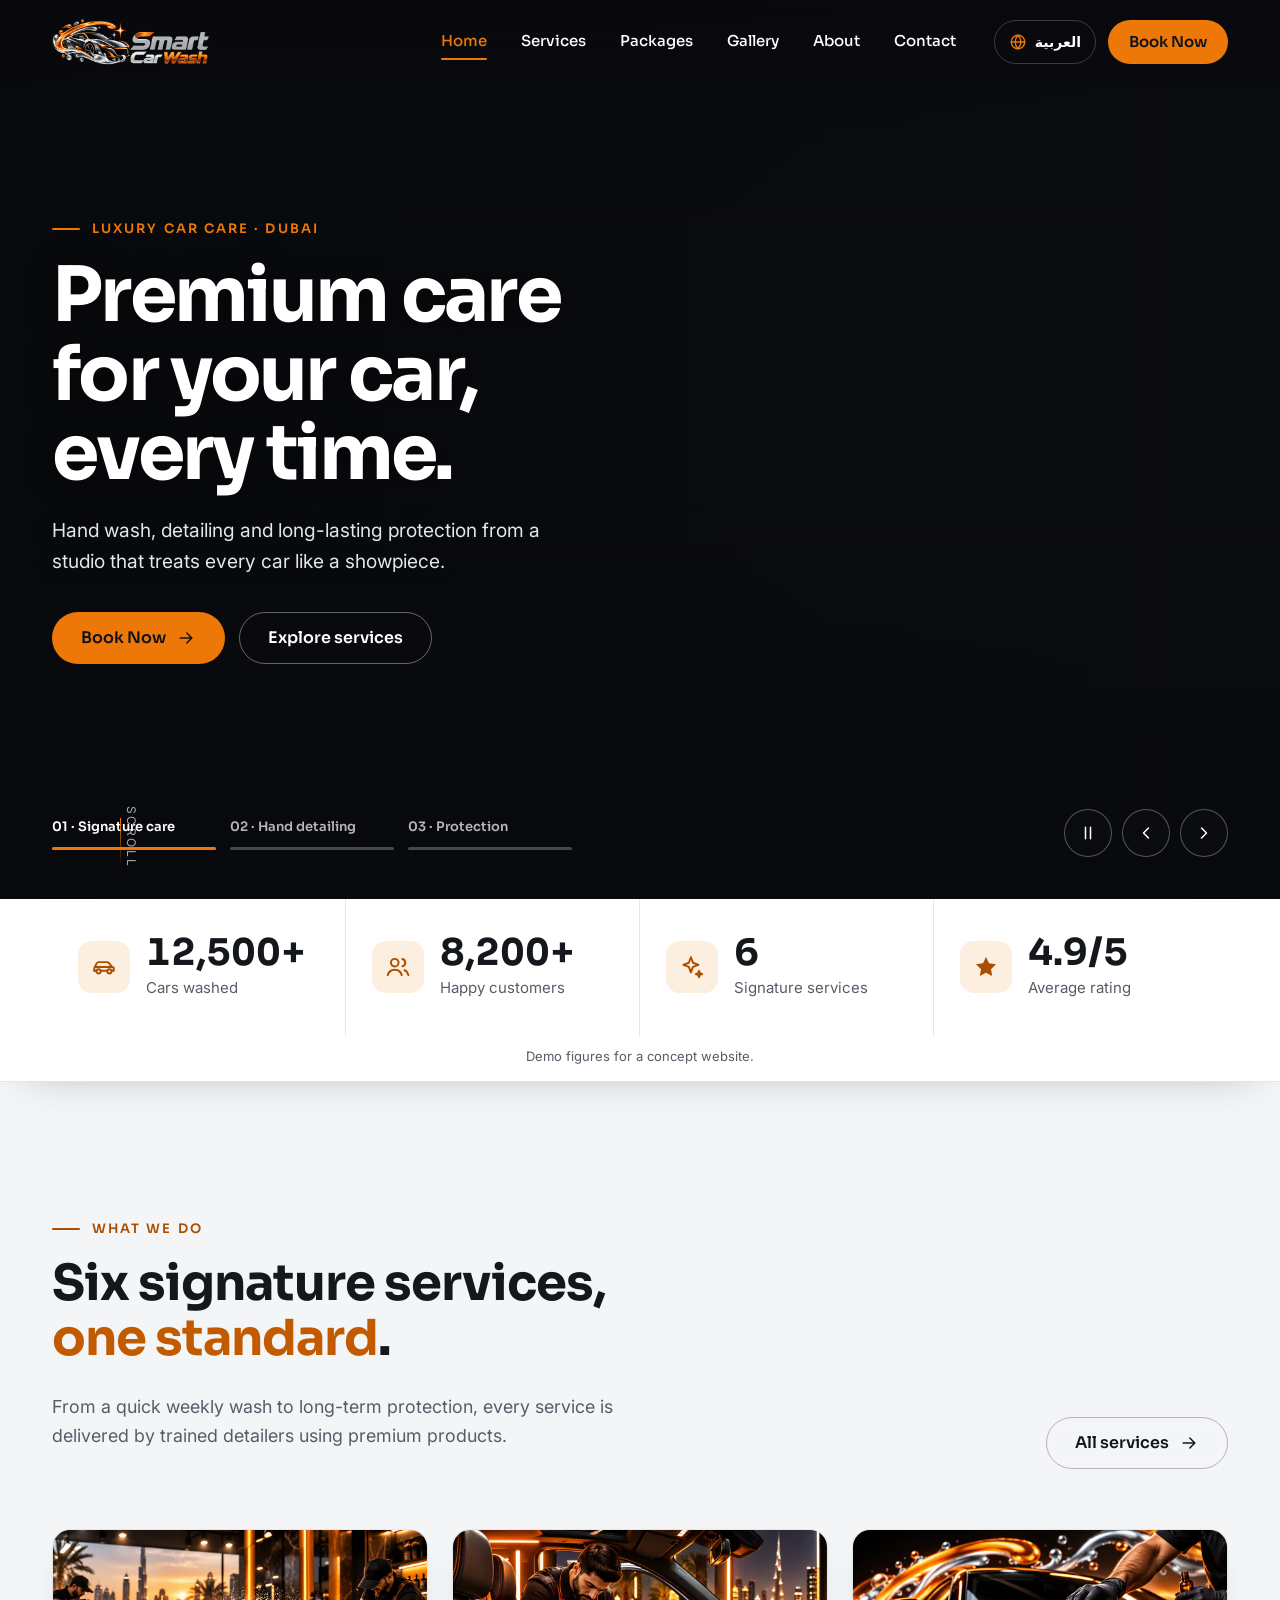
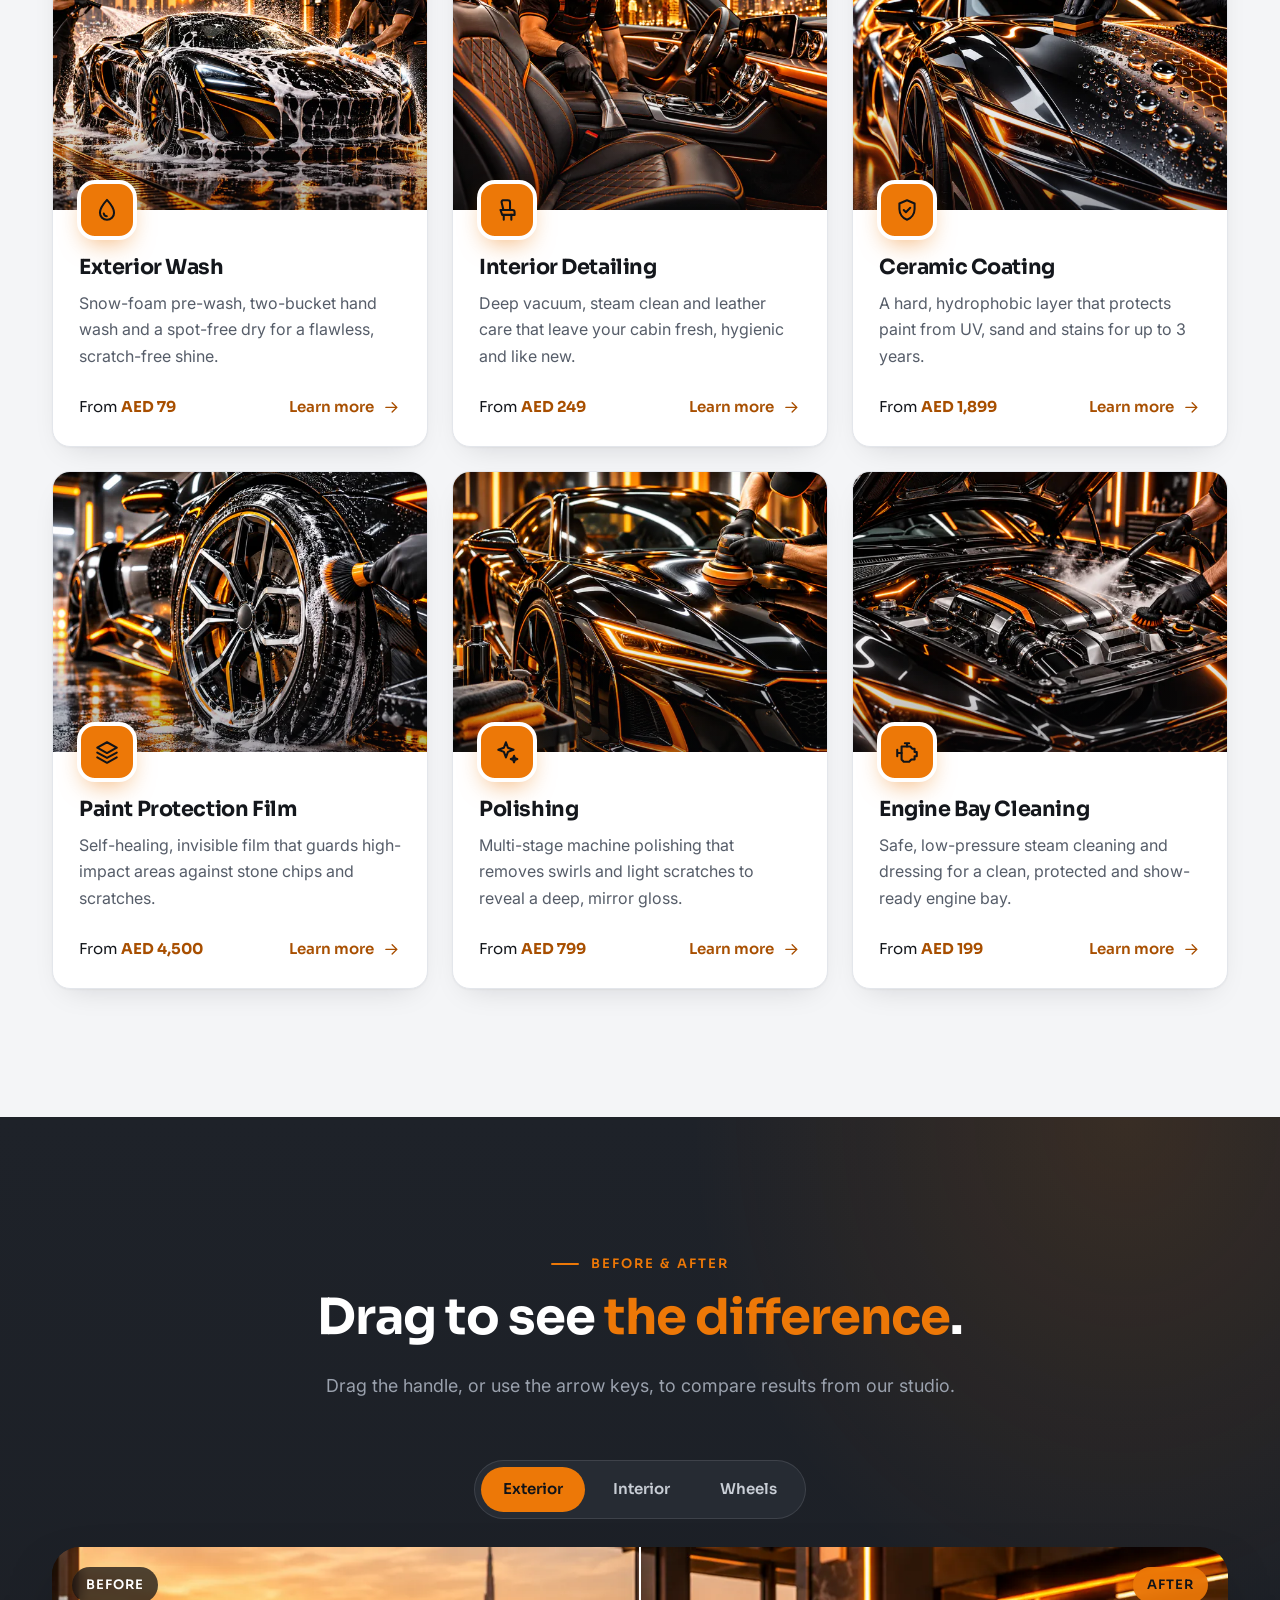
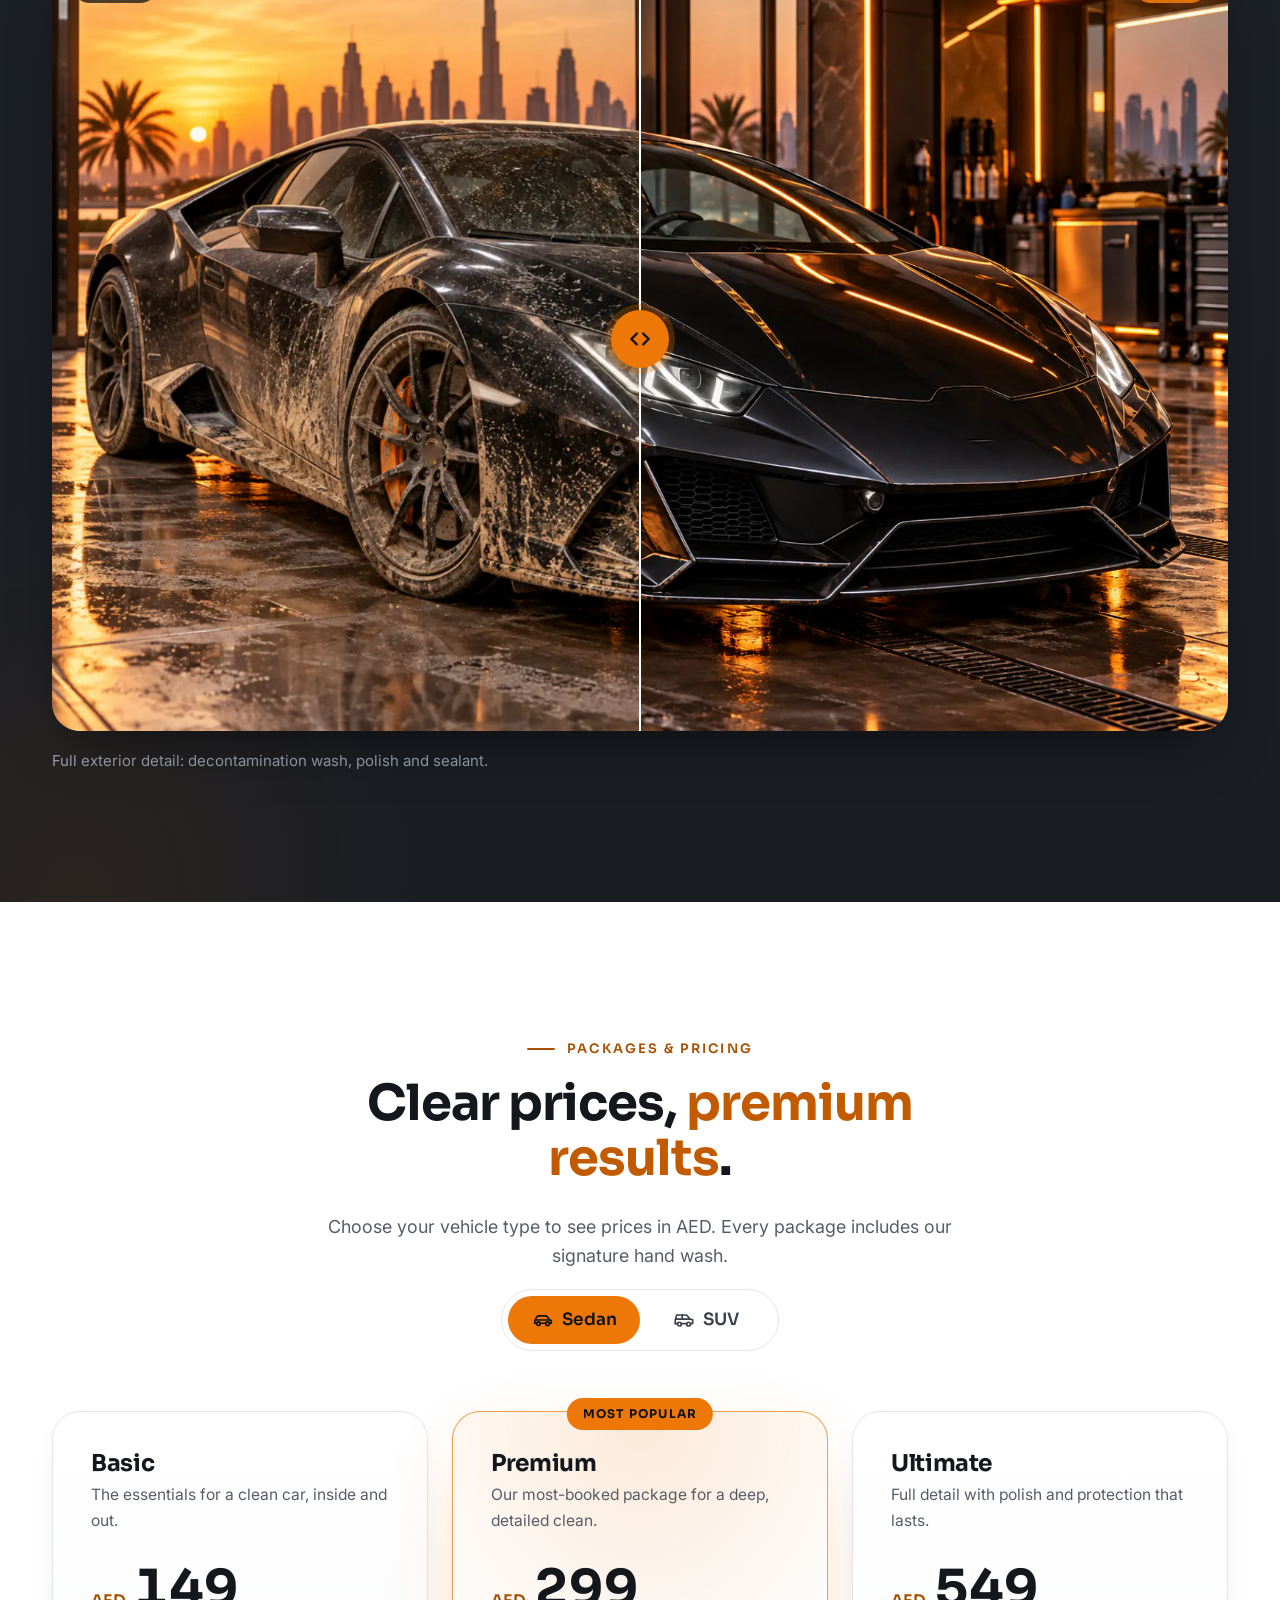
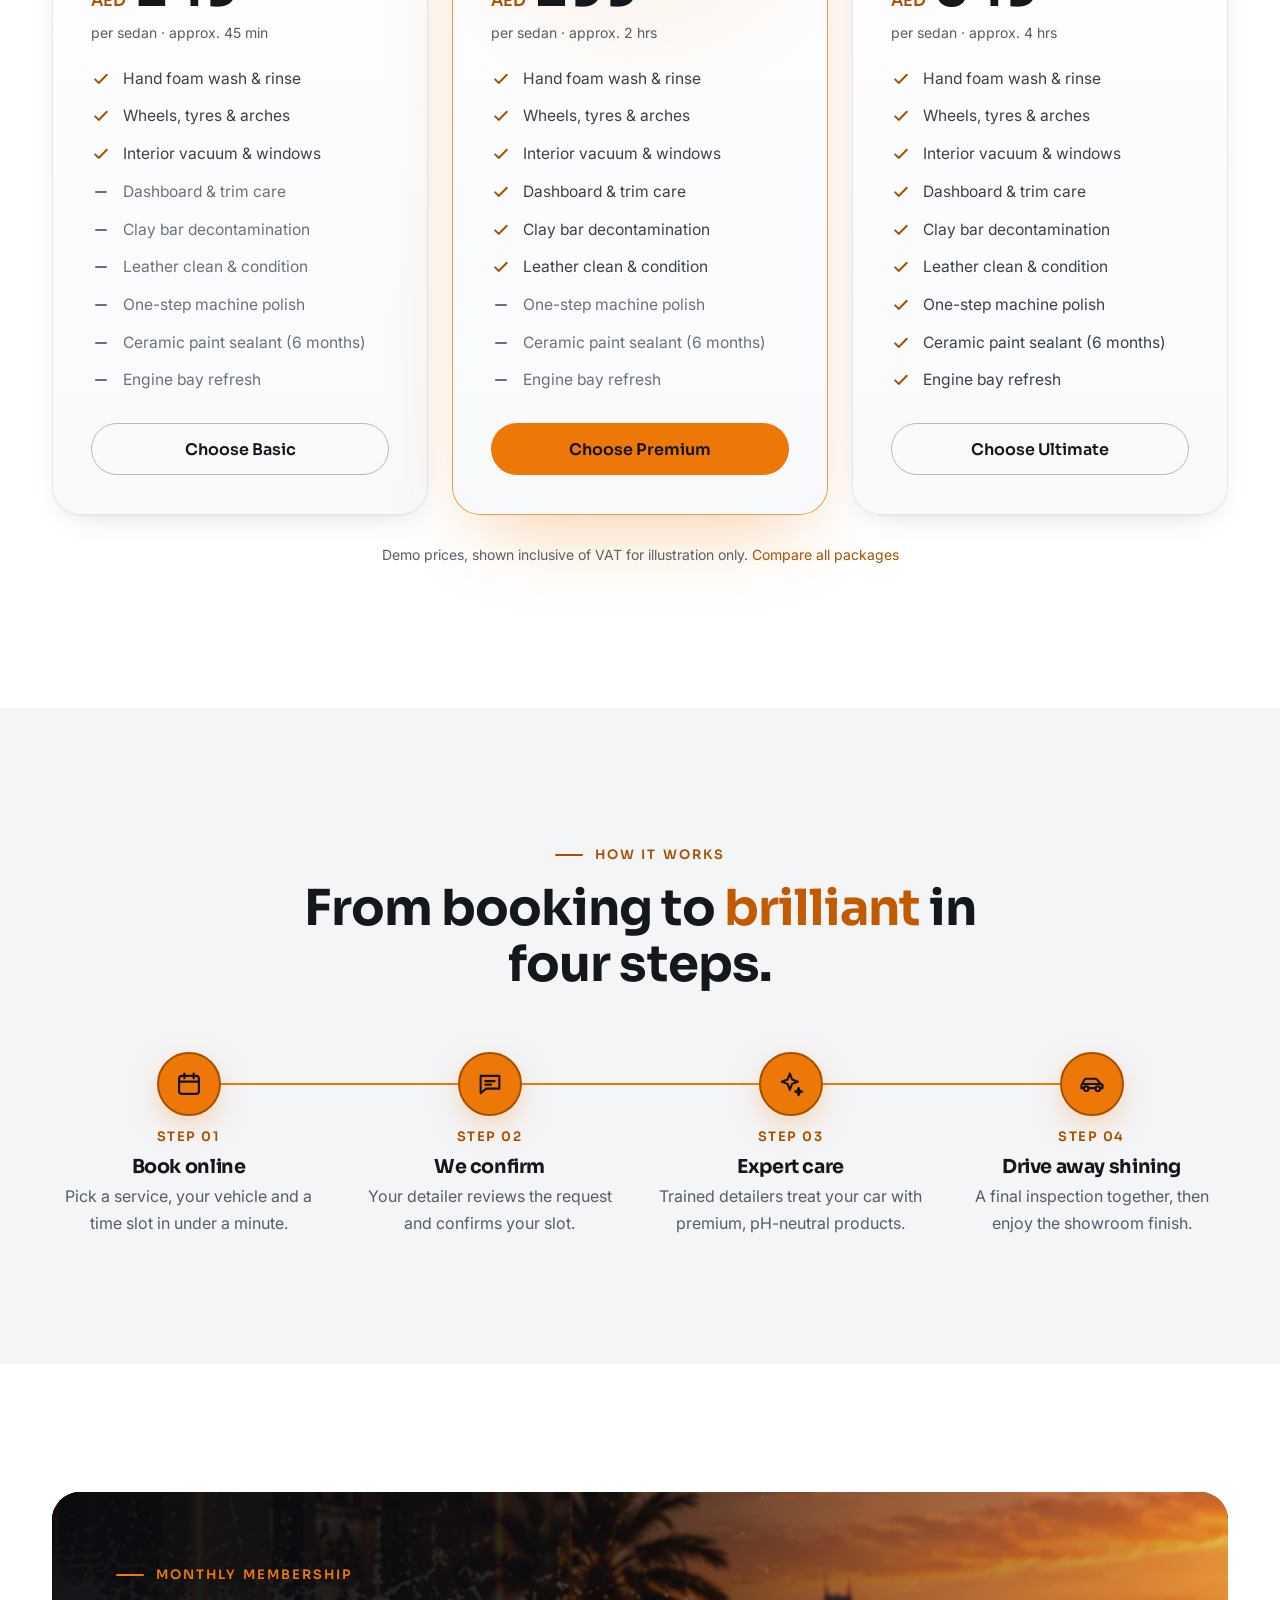
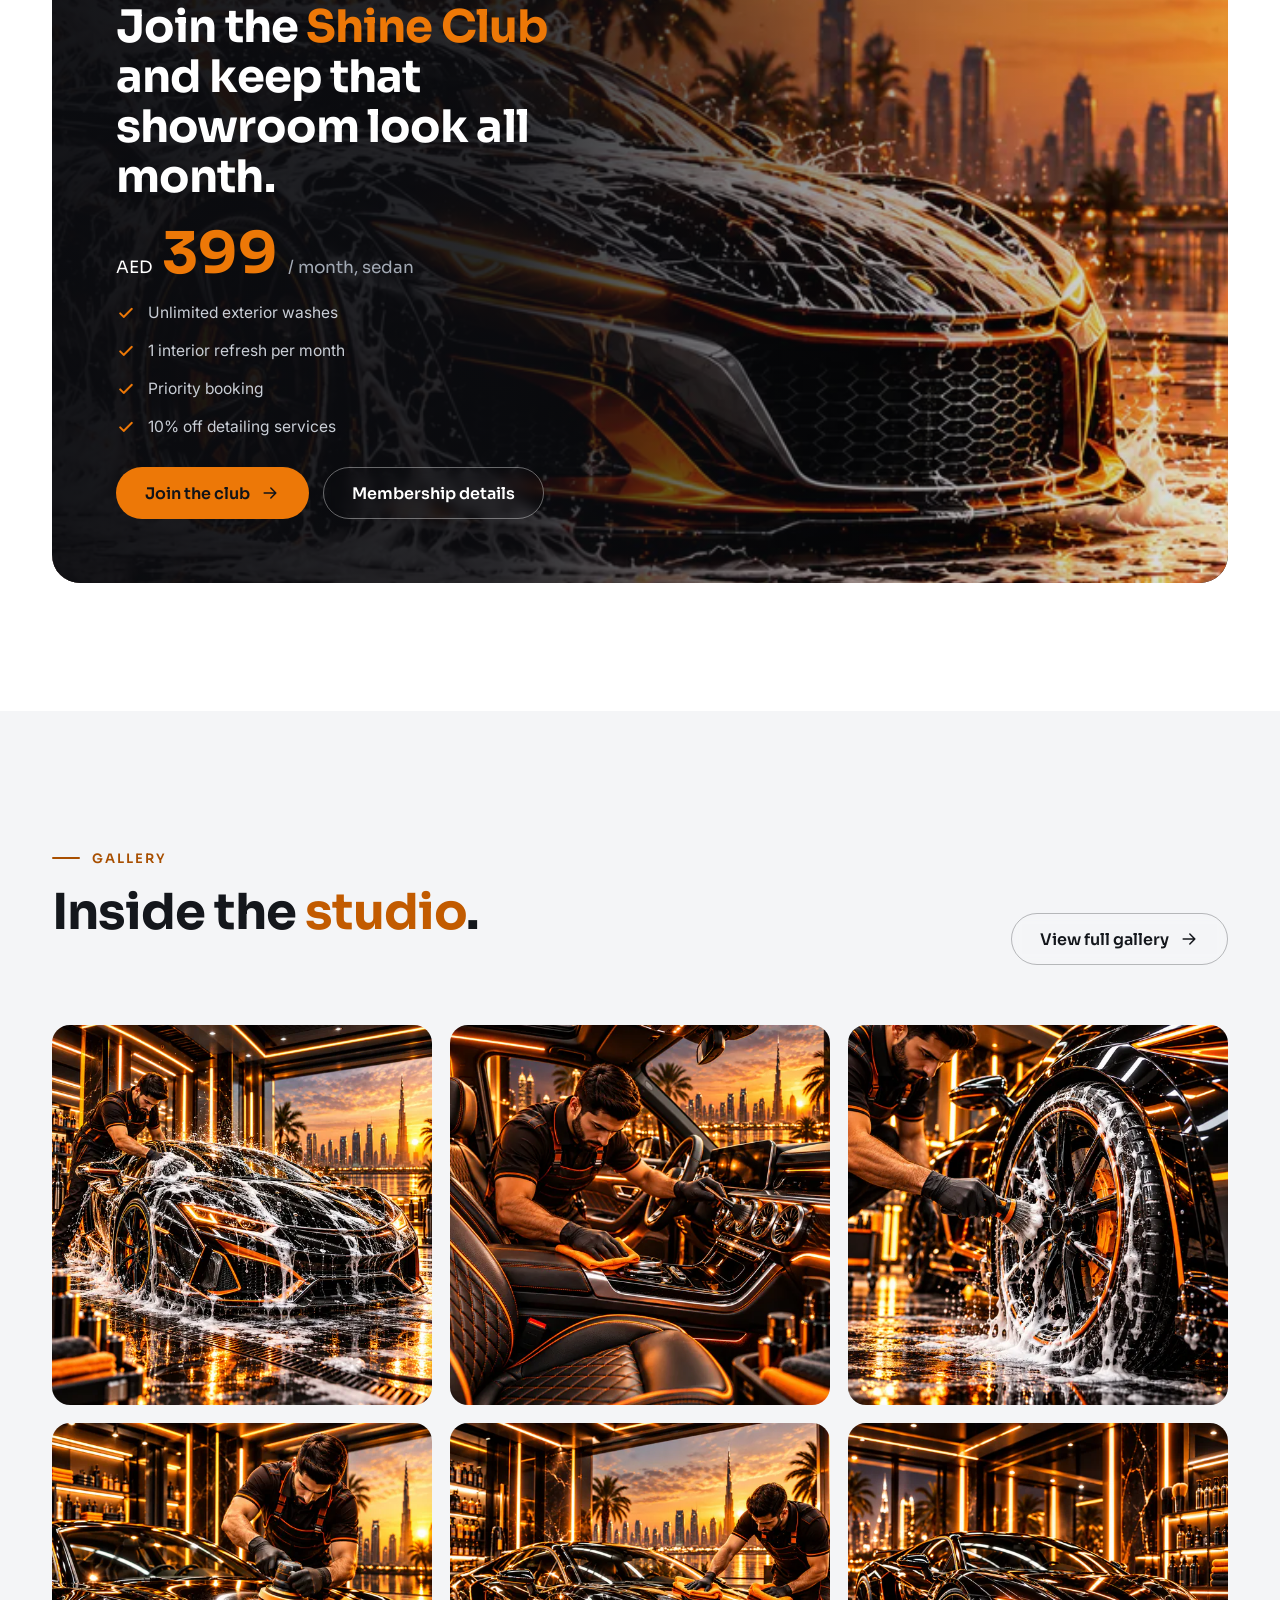
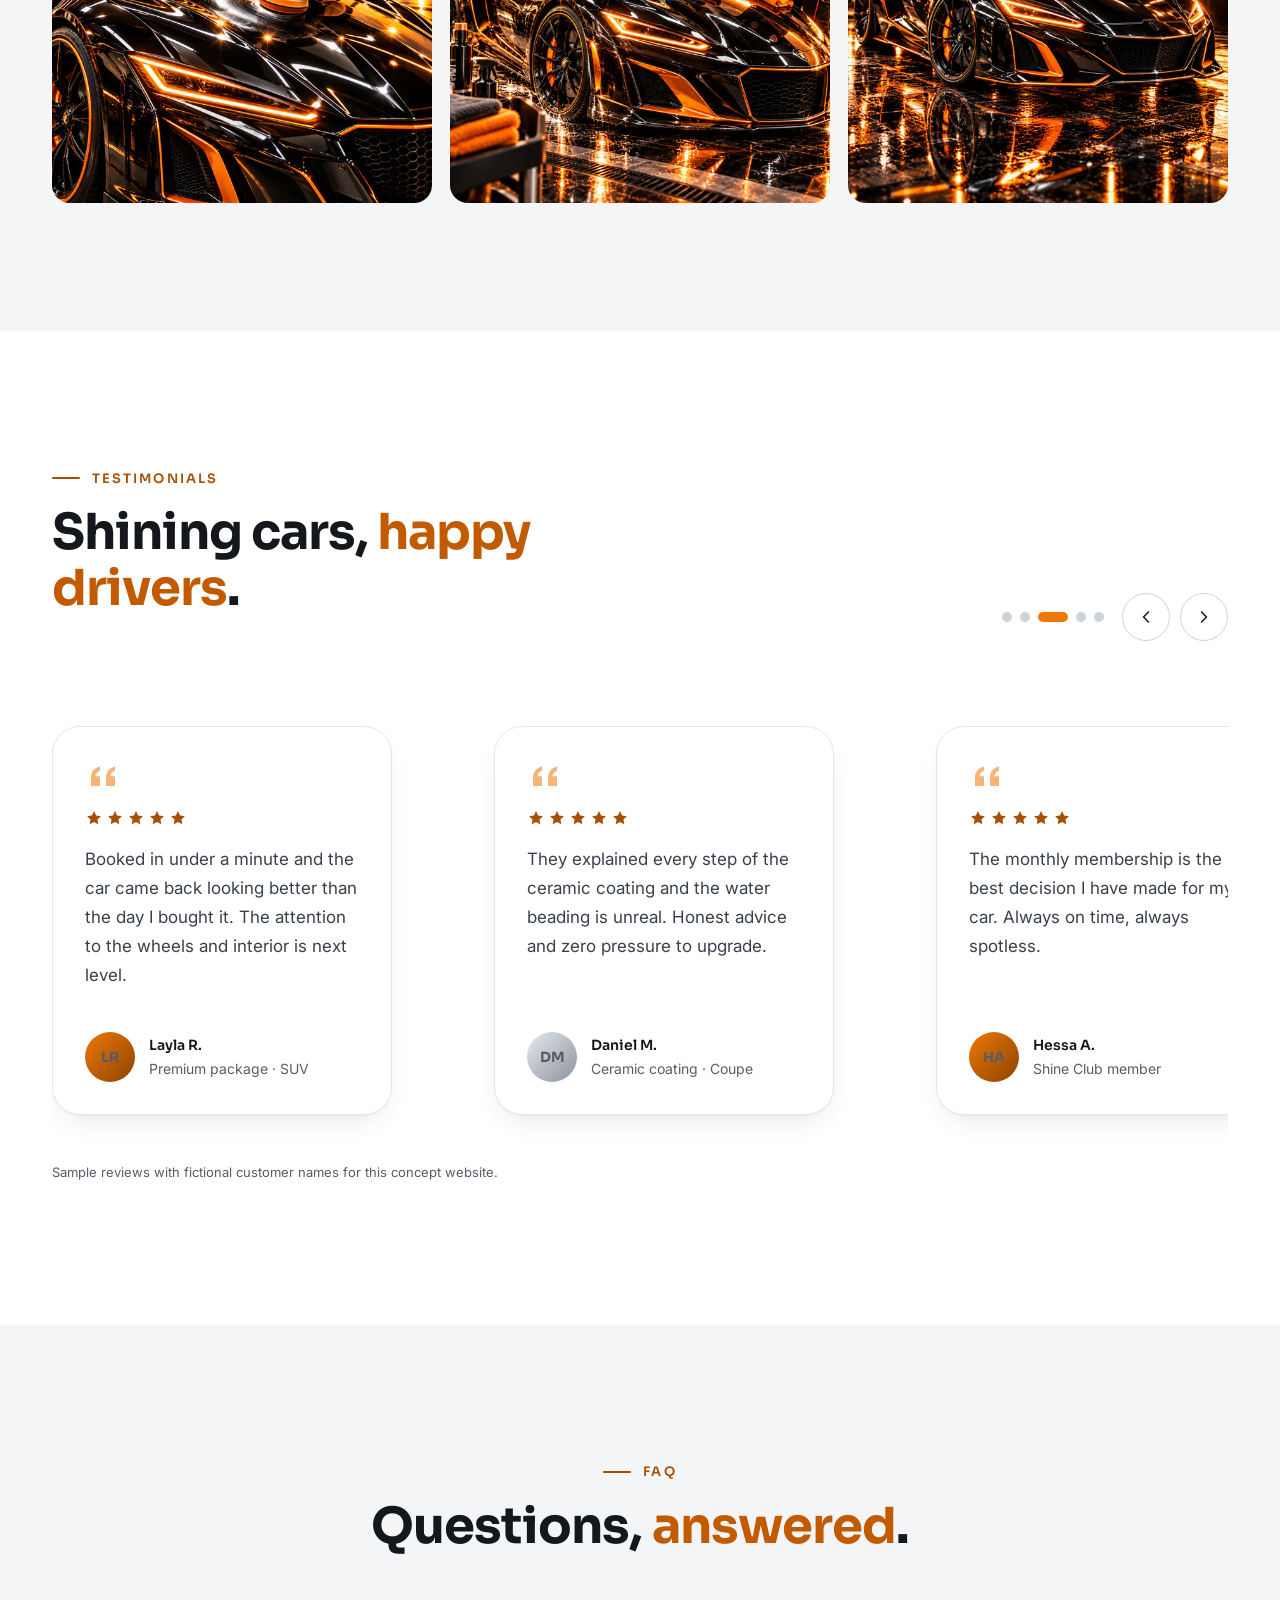
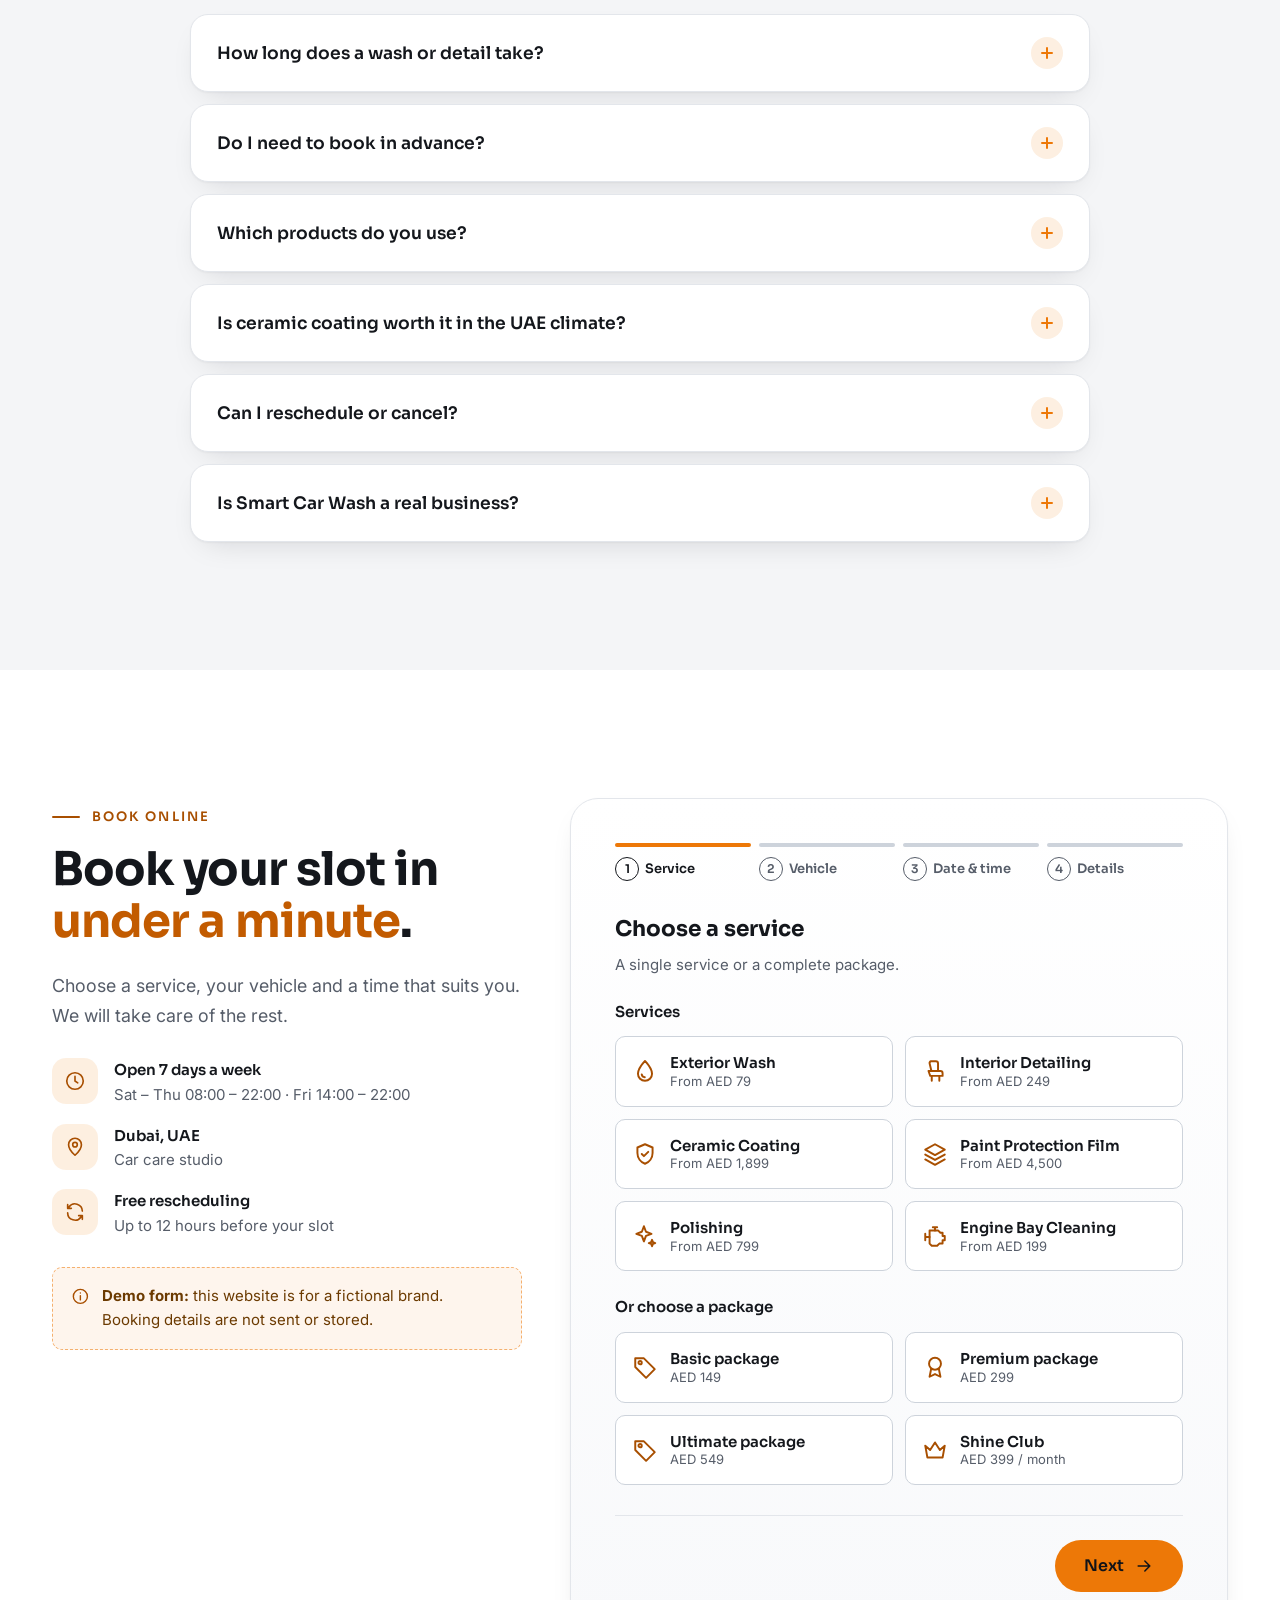
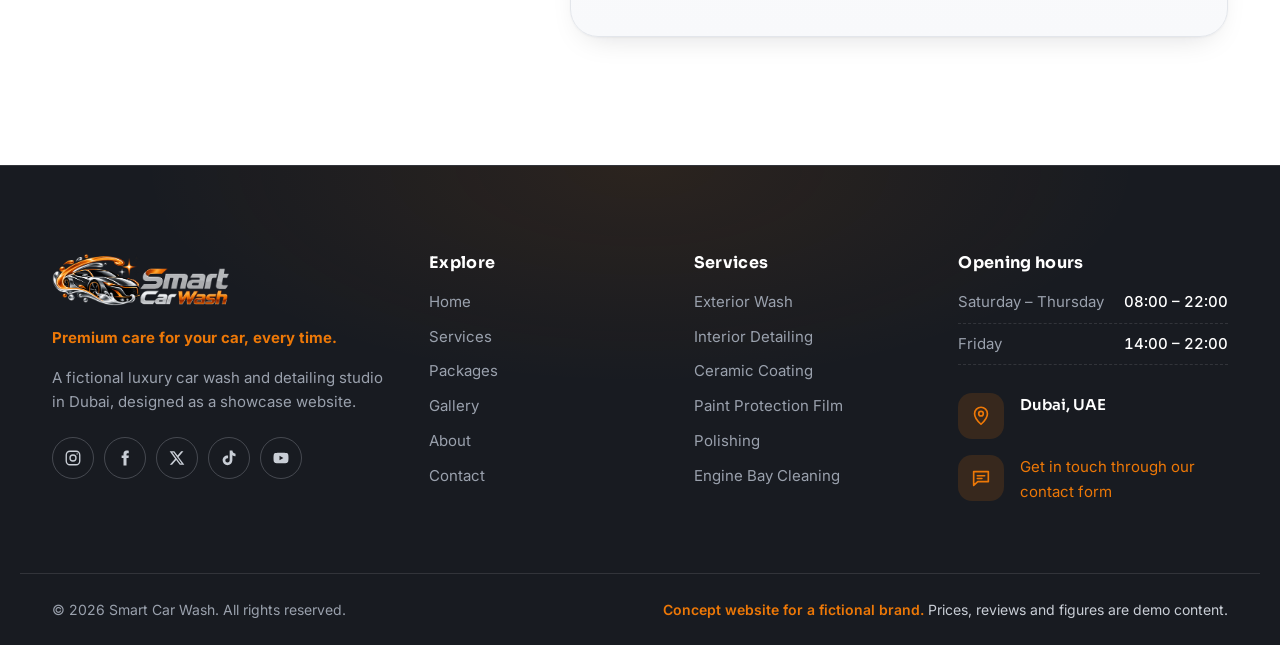
==== commit 5040a21d: "Lighten color rhythm and fix clipped service card badges - Move component colors to theme tokens; li" ====
--- a/index.html
+++ b/index.html
@@ -142,7 +142,7 @@
         <p class="trust-note">Demo figures for a concept website.</p>
       </div>
     </section>
-    <section class="section" id="services" aria-labelledby="services-title">
+    <section class="section section--grey" id="services" aria-labelledby="services-title">
       <div class="container">
         <div class="section-head section-head--split" data-reveal>
           <div>
@@ -154,7 +154,7 @@
         </div>
         <div class="cards">
           <article class="card" data-reveal style="--d:0">
-            <div class="card-media"><picture><source type="image/webp" srcset="images/optimized/services/service-exterior-wash-600.webp 600w, images/optimized/services/service-exterior-wash.webp 1200w" sizes="(min-width: 1100px) 400px, (min-width: 700px) 50vw, 100vw"><img src="images/optimized/services/service-exterior-wash-600.jpg" srcset="images/optimized/services/service-exterior-wash-600.jpg 600w, images/optimized/services/service-exterior-wash.jpg 1200w" sizes="(min-width: 1100px) 400px, (min-width: 700px) 50vw, 100vw" alt="Two detailers foam-washing a black sports car" width="1200" height="900" loading="lazy" decoding="async"></picture><span class="card-icon"><svg class="icon" aria-hidden="true" focusable="false"><use href="assets/icons.svg#i-droplet"/></svg></span></div>
+            <div class="card-top"><div class="card-media"><picture><source type="image/webp" srcset="images/optimized/services/service-exterior-wash-600.webp 600w, images/optimized/services/service-exterior-wash.webp 1200w" sizes="(min-width: 1100px) 400px, (min-width: 700px) 50vw, 100vw"><img src="images/optimized/services/service-exterior-wash-600.jpg" srcset="images/optimized/services/service-exterior-wash-600.jpg 600w, images/optimized/services/service-exterior-wash.jpg 1200w" sizes="(min-width: 1100px) 400px, (min-width: 700px) 50vw, 100vw" alt="Two detailers foam-washing a black sports car" width="1200" height="900" loading="lazy" decoding="async"></picture></div><span class="card-icon"><svg class="icon" aria-hidden="true" focusable="false"><use href="assets/icons.svg#i-droplet"/></svg></span></div>
             <div class="card-body">
               <h3><a class="stretched" href="services.html#exterior-wash">Exterior Wash</a></h3>
               <p>Snow-foam pre-wash, two-bucket hand wash and a spot-free dry for a flawless, scratch-free shine.</p>
@@ -165,7 +165,7 @@
             </div>
           </article>
           <article class="card" data-reveal style="--d:1">
-            <div class="card-media"><picture><source type="image/webp" srcset="images/optimized/services/service-interior-detailing-600.webp 600w, images/optimized/services/service-interior-detailing.webp 1200w" sizes="(min-width: 1100px) 400px, (min-width: 700px) 50vw, 100vw"><img src="images/optimized/services/service-interior-detailing-600.jpg" srcset="images/optimized/services/service-interior-detailing-600.jpg 600w, images/optimized/services/service-interior-detailing.jpg 1200w" sizes="(min-width: 1100px) 400px, (min-width: 700px) 50vw, 100vw" alt="Detailer vacuuming the leather seats of a luxury car" width="1200" height="900" loading="lazy" decoding="async"></picture><span class="card-icon"><svg class="icon" aria-hidden="true" focusable="false"><use href="assets/icons.svg#i-seat"/></svg></span></div>
+            <div class="card-top"><div class="card-media"><picture><source type="image/webp" srcset="images/optimized/services/service-interior-detailing-600.webp 600w, images/optimized/services/service-interior-detailing.webp 1200w" sizes="(min-width: 1100px) 400px, (min-width: 700px) 50vw, 100vw"><img src="images/optimized/services/service-interior-detailing-600.jpg" srcset="images/optimized/services/service-interior-detailing-600.jpg 600w, images/optimized/services/service-interior-detailing.jpg 1200w" sizes="(min-width: 1100px) 400px, (min-width: 700px) 50vw, 100vw" alt="Detailer vacuuming the leather seats of a luxury car" width="1200" height="900" loading="lazy" decoding="async"></picture></div><span class="card-icon"><svg class="icon" aria-hidden="true" focusable="false"><use href="assets/icons.svg#i-seat"/></svg></span></div>
             <div class="card-body">
               <h3><a class="stretched" href="services.html#interior-detailing">Interior Detailing</a></h3>
               <p>Deep vacuum, steam clean and leather care that leave your cabin fresh, hygienic and like new.</p>
@@ -176,7 +176,7 @@
             </div>
           </article>
           <article class="card" data-reveal style="--d:2">
-            <div class="card-media"><picture><source type="image/webp" srcset="images/optimized/services/service-ceramic-coating-600.webp 600w, images/optimized/services/service-ceramic-coating.webp 1200w" sizes="(min-width: 1100px) 400px, (min-width: 700px) 50vw, 100vw"><img src="images/optimized/services/service-ceramic-coating-600.jpg" srcset="images/optimized/services/service-ceramic-coating-600.jpg 600w, images/optimized/services/service-ceramic-coating.jpg 1200w" sizes="(min-width: 1100px) 400px, (min-width: 700px) 50vw, 100vw" alt="Ceramic coating applied to a black bonnet with water beading on the surface" width="1200" height="900" loading="lazy" decoding="async"></picture><span class="card-icon"><svg class="icon" aria-hidden="true" focusable="false"><use href="assets/icons.svg#i-shield"/></svg></span></div>
+            <div class="card-top"><div class="card-media"><picture><source type="image/webp" srcset="images/optimized/services/service-ceramic-coating-600.webp 600w, images/optimized/services/service-ceramic-coating.webp 1200w" sizes="(min-width: 1100px) 400px, (min-width: 700px) 50vw, 100vw"><img src="images/optimized/services/service-ceramic-coating-600.jpg" srcset="images/optimized/services/service-ceramic-coating-600.jpg 600w, images/optimized/services/service-ceramic-coating.jpg 1200w" sizes="(min-width: 1100px) 400px, (min-width: 700px) 50vw, 100vw" alt="Ceramic coating applied to a black bonnet with water beading on the surface" width="1200" height="900" loading="lazy" decoding="async"></picture></div><span class="card-icon"><svg class="icon" aria-hidden="true" focusable="false"><use href="assets/icons.svg#i-shield"/></svg></span></div>
             <div class="card-body">
               <h3><a class="stretched" href="services.html#ceramic-coating">Ceramic Coating</a></h3>
               <p>A hard, hydrophobic layer that protects paint from UV, sand and stains for up to 3 years.</p>
@@ -187,7 +187,7 @@
             </div>
           </article>
           <article class="card" data-reveal style="--d:0">
-            <div class="card-media"><picture><source type="image/webp" srcset="images/optimized/services/service-wheel-cleaning-600.webp 600w, images/optimized/services/service-wheel-cleaning.webp 1200w" sizes="(min-width: 1100px) 400px, (min-width: 700px) 50vw, 100vw"><img src="images/optimized/services/service-wheel-cleaning-600.jpg" srcset="images/optimized/services/service-wheel-cleaning-600.jpg 600w, images/optimized/services/service-wheel-cleaning.jpg 1200w" sizes="(min-width: 1100px) 400px, (min-width: 700px) 50vw, 100vw" alt="Detailer cleaning a foam-covered alloy wheel with a brush" width="1200" height="900" loading="lazy" decoding="async"></picture><span class="card-icon"><svg class="icon" aria-hidden="true" focusable="false"><use href="assets/icons.svg#i-layers"/></svg></span></div>
+            <div class="card-top"><div class="card-media"><picture><source type="image/webp" srcset="images/optimized/services/service-wheel-cleaning-600.webp 600w, images/optimized/services/service-wheel-cleaning.webp 1200w" sizes="(min-width: 1100px) 400px, (min-width: 700px) 50vw, 100vw"><img src="images/optimized/services/service-wheel-cleaning-600.jpg" srcset="images/optimized/services/service-wheel-cleaning-600.jpg 600w, images/optimized/services/service-wheel-cleaning.jpg 1200w" sizes="(min-width: 1100px) 400px, (min-width: 700px) 50vw, 100vw" alt="Detailer cleaning a foam-covered alloy wheel with a brush" width="1200" height="900" loading="lazy" decoding="async"></picture></div><span class="card-icon"><svg class="icon" aria-hidden="true" focusable="false"><use href="assets/icons.svg#i-layers"/></svg></span></div>
             <div class="card-body">
               <h3><a class="stretched" href="services.html#paint-protection-film">Paint Protection Film</a></h3>
               <p>Self-healing, invisible film that guards high-impact areas against stone chips and scratches.</p>
@@ -198,7 +198,7 @@
             </div>
           </article>
           <article class="card" data-reveal style="--d:1">
-            <div class="card-media"><picture><source type="image/webp" srcset="images/optimized/services/service-polishing-600.webp 600w, images/optimized/services/service-polishing.webp 1200w" sizes="(min-width: 1100px) 400px, (min-width: 700px) 50vw, 100vw"><img src="images/optimized/services/service-polishing-600.jpg" srcset="images/optimized/services/service-polishing-600.jpg 600w, images/optimized/services/service-polishing.jpg 1200w" sizes="(min-width: 1100px) 400px, (min-width: 700px) 50vw, 100vw" alt="Machine polisher bringing a mirror finish to a black sports car" width="1200" height="900" loading="lazy" decoding="async"></picture><span class="card-icon"><svg class="icon" aria-hidden="true" focusable="false"><use href="assets/icons.svg#i-sparkle"/></svg></span></div>
+            <div class="card-top"><div class="card-media"><picture><source type="image/webp" srcset="images/optimized/services/service-polishing-600.webp 600w, images/optimized/services/service-polishing.webp 1200w" sizes="(min-width: 1100px) 400px, (min-width: 700px) 50vw, 100vw"><img src="images/optimized/services/service-polishing-600.jpg" srcset="images/optimized/services/service-polishing-600.jpg 600w, images/optimized/services/service-polishing.jpg 1200w" sizes="(min-width: 1100px) 400px, (min-width: 700px) 50vw, 100vw" alt="Machine polisher bringing a mirror finish to a black sports car" width="1200" height="900" loading="lazy" decoding="async"></picture></div><span class="card-icon"><svg class="icon" aria-hidden="true" focusable="false"><use href="assets/icons.svg#i-sparkle"/></svg></span></div>
             <div class="card-body">
               <h3><a class="stretched" href="services.html#polishing">Polishing</a></h3>
               <p>Multi-stage machine polishing that removes swirls and light scratches to reveal a deep, mirror gloss.</p>
@@ -209,7 +209,7 @@
             </div>
           </article>
           <article class="card" data-reveal style="--d:2">
-            <div class="card-media"><picture><source type="image/webp" srcset="images/optimized/services/service-engine-bay-600.webp 600w, images/optimized/services/service-engine-bay.webp 1200w" sizes="(min-width: 1100px) 400px, (min-width: 700px) 50vw, 100vw"><img src="images/optimized/services/service-engine-bay-600.jpg" srcset="images/optimized/services/service-engine-bay-600.jpg 600w, images/optimized/services/service-engine-bay.jpg 1200w" sizes="(min-width: 1100px) 400px, (min-width: 700px) 50vw, 100vw" alt="Engine bay being steam-cleaned with a detailing brush" width="1200" height="900" loading="lazy" decoding="async"></picture><span class="card-icon"><svg class="icon" aria-hidden="true" focusable="false"><use href="assets/icons.svg#i-engine"/></svg></span></div>
+            <div class="card-top"><div class="card-media"><picture><source type="image/webp" srcset="images/optimized/services/service-engine-bay-600.webp 600w, images/optimized/services/service-engine-bay.webp 1200w" sizes="(min-width: 1100px) 400px, (min-width: 700px) 50vw, 100vw"><img src="images/optimized/services/service-engine-bay-600.jpg" srcset="images/optimized/services/service-engine-bay-600.jpg 600w, images/optimized/services/service-engine-bay.jpg 1200w" sizes="(min-width: 1100px) 400px, (min-width: 700px) 50vw, 100vw" alt="Engine bay being steam-cleaned with a detailing brush" width="1200" height="900" loading="lazy" decoding="async"></picture></div><span class="card-icon"><svg class="icon" aria-hidden="true" focusable="false"><use href="assets/icons.svg#i-engine"/></svg></span></div>
             <div class="card-body">
               <h3><a class="stretched" href="services.html#engine-bay">Engine Bay Cleaning</a></h3>
               <p>Safe, low-pressure steam cleaning and dressing for a clean, protected and show-ready engine bay.</p>
@@ -222,7 +222,7 @@
         </div>
       </div>
     </section>
-    <section class="section section--alt" id="results" aria-labelledby="results-title">
+    <section class="section section--dark" id="results" aria-labelledby="results-title">
       <div class="container">
         <div class="section-head section-head--center" data-reveal>
           <p class="eyebrow">Before & after</p>
@@ -268,7 +268,7 @@
         </div>
       </div>
     </section>
-    <section class="section" id="packages" aria-labelledby="packages-title">
+    <section class="section section--white" id="packages" aria-labelledby="packages-title">
       <div class="container">
         <div class="section-head section-head--center" data-reveal>
           <p class="eyebrow">Packages & pricing</p>
@@ -312,7 +312,7 @@
         <p class="pricing-note">Demo prices, shown inclusive of VAT for illustration only. <a href="packages.html">Compare all packages</a></p>
       </div>
     </section>
-    <section class="section section--charcoal" aria-labelledby="how-title">
+    <section class="section section--grey" aria-labelledby="how-title">
       <div class="container">
 
         <div class="section-head section-head--center" data-reveal>
@@ -356,7 +356,7 @@
         </ol>
       </div>
     </section>
-    <section class="section section--tight" aria-labelledby="club-title">
+    <section class="section section--white" aria-labelledby="club-title">
       <div class="container">
         <div class="promo" data-reveal="zoom">
           <div class="hero-media"><picture><source type="image/webp" srcset="images/optimized/banners/banner-membership-1200.webp 1200w, images/optimized/banners/banner-membership.webp 2400w" sizes="(min-width: 1240px) 1180px, 100vw"><img src="images/optimized/banners/banner-membership-1200.jpg" srcset="images/optimized/banners/banner-membership-1200.jpg 1200w, images/optimized/banners/banner-membership.jpg 2400w" sizes="(min-width: 1240px) 1180px, 100vw" alt="" width="2400" height="800" loading="lazy" decoding="async"></picture></div>
@@ -373,7 +373,7 @@
         </div>
       </div>
     </section>
-    <section class="section section--alt" aria-labelledby="gallery-title">
+    <section class="section section--grey" aria-labelledby="gallery-title">
       <div class="container">
         <div class="section-head section-head--split" data-reveal>
           <div>
@@ -385,7 +385,7 @@
         <div class="gallery-grid"><button class="g-item" type="button" data-lightbox="home" data-cat="exterior" data-full="images/optimized/gallery/gallery-1-exterior-foam-wash.webp" data-full-jpg="images/optimized/gallery/gallery-1-exterior-foam-wash.jpg" data-caption="Snow-foam hand wash" data-alt="Detailer hand-washing a sports car covered in foam" aria-label="View larger image: Snow-foam hand wash" data-reveal style="--d:0"><picture><source type="image/webp" srcset="images/optimized/gallery/gallery-1-exterior-foam-wash-600.webp 600w, images/optimized/gallery/gallery-1-exterior-foam-wash.webp 1200w" sizes="(min-width: 1100px) 300px, (min-width: 720px) 33vw, 50vw"><img src="images/optimized/gallery/gallery-1-exterior-foam-wash-600.jpg" srcset="images/optimized/gallery/gallery-1-exterior-foam-wash-600.jpg 600w, images/optimized/gallery/gallery-1-exterior-foam-wash.jpg 1200w" sizes="(min-width: 1100px) 300px, (min-width: 720px) 33vw, 50vw" alt="Detailer hand-washing a sports car covered in foam" width="1200" height="1200" loading="lazy" decoding="async"></picture><span class="g-cap"><span><small>Exterior</small>Snow-foam hand wash</span><span class="g-zoom"><svg class="icon" aria-hidden="true" focusable="false"><use href="assets/icons.svg#i-expand"/></svg></span></span></button><button class="g-item" type="button" data-lightbox="home" data-cat="interior" data-full="images/optimized/gallery/gallery-2-interior-cleaning.webp" data-full-jpg="images/optimized/gallery/gallery-2-interior-cleaning.jpg" data-caption="Interior detailing" data-alt="Detailer wiping down a luxury car interior" aria-label="View larger image: Interior detailing" data-reveal style="--d:1"><picture><source type="image/webp" srcset="images/optimized/gallery/gallery-2-interior-cleaning-600.webp 600w, images/optimized/gallery/gallery-2-interior-cleaning.webp 1200w" sizes="(min-width: 1100px) 300px, (min-width: 720px) 33vw, 50vw"><img src="images/optimized/gallery/gallery-2-interior-cleaning-600.jpg" srcset="images/optimized/gallery/gallery-2-interior-cleaning-600.jpg 600w, images/optimized/gallery/gallery-2-interior-cleaning.jpg 1200w" sizes="(min-width: 1100px) 300px, (min-width: 720px) 33vw, 50vw" alt="Detailer wiping down a luxury car interior" width="1200" height="1200" loading="lazy" decoding="async"></picture><span class="g-cap"><span><small>Interior</small>Interior detailing</span><span class="g-zoom"><svg class="icon" aria-hidden="true" focusable="false"><use href="assets/icons.svg#i-expand"/></svg></span></span></button><button class="g-item" type="button" data-lightbox="home" data-cat="detailing" data-full="images/optimized/gallery/gallery-3-detailing-wheel.webp" data-full-jpg="images/optimized/gallery/gallery-3-detailing-wheel.jpg" data-caption="Wheel deep-clean" data-alt="Wheel being deep-cleaned with a soft brush and foam" aria-label="View larger image: Wheel deep-clean" data-reveal style="--d:2"><picture><source type="image/webp" srcset="images/optimized/gallery/gallery-3-detailing-wheel-600.webp 600w, images/optimized/gallery/gallery-3-detailing-wheel.webp 1200w" sizes="(min-width: 1100px) 300px, (min-width: 720px) 33vw, 50vw"><img src="images/optimized/gallery/gallery-3-detailing-wheel-600.jpg" srcset="images/optimized/gallery/gallery-3-detailing-wheel-600.jpg 600w, images/optimized/gallery/gallery-3-detailing-wheel.jpg 1200w" sizes="(min-width: 1100px) 300px, (min-width: 720px) 33vw, 50vw" alt="Wheel being deep-cleaned with a soft brush and foam" width="1200" height="1200" loading="lazy" decoding="async"></picture><span class="g-cap"><span><small>Detailing</small>Wheel deep-clean</span><span class="g-zoom"><svg class="icon" aria-hidden="true" focusable="false"><use href="assets/icons.svg#i-expand"/></svg></span></span></button><button class="g-item" type="button" data-lightbox="home" data-cat="detailing" data-full="images/optimized/gallery/gallery-4-detailing-polish.webp" data-full-jpg="images/optimized/gallery/gallery-4-detailing-polish.jpg" data-caption="Machine polishing" data-alt="Detailer machine-polishing a black bonnet" aria-label="View larger image: Machine polishing" data-reveal style="--d:3"><picture><source type="image/webp" srcset="images/optimized/gallery/gallery-4-detailing-polish-600.webp 600w, images/optimized/gallery/gallery-4-detailing-polish.webp 1200w" sizes="(min-width: 1100px) 300px, (min-width: 720px) 33vw, 50vw"><img src="images/optimized/gallery/gallery-4-detailing-polish-600.jpg" srcset="images/optimized/gallery/gallery-4-detailing-polish-600.jpg 600w, images/optimized/gallery/gallery-4-detailing-polish.jpg 1200w" sizes="(min-width: 1100px) 300px, (min-width: 720px) 33vw, 50vw" alt="Detailer machine-polishing a black bonnet" width="1200" height="1200" loading="lazy" decoding="async"></picture><span class="g-cap"><span><small>Detailing</small>Machine polishing</span><span class="g-zoom"><svg class="icon" aria-hidden="true" focusable="false"><use href="assets/icons.svg#i-expand"/></svg></span></span></button><button class="g-item" type="button" data-lightbox="home" data-cat="exterior" data-full="images/optimized/gallery/gallery-7-exterior-hand-dry.webp" data-full-jpg="images/optimized/gallery/gallery-7-exterior-hand-dry.jpg" data-caption="Microfibre hand dry" data-alt="Detailer drying a sports car with microfibre towels" aria-label="View larger image: Microfibre hand dry" data-reveal style="--d:0"><picture><source type="image/webp" srcset="images/optimized/gallery/gallery-7-exterior-hand-dry-600.webp 600w, images/optimized/gallery/gallery-7-exterior-hand-dry.webp 1200w" sizes="(min-width: 1100px) 300px, (min-width: 720px) 33vw, 50vw"><img src="images/optimized/gallery/gallery-7-exterior-hand-dry-600.jpg" srcset="images/optimized/gallery/gallery-7-exterior-hand-dry-600.jpg 600w, images/optimized/gallery/gallery-7-exterior-hand-dry.jpg 1200w" sizes="(min-width: 1100px) 300px, (min-width: 720px) 33vw, 50vw" alt="Detailer drying a sports car with microfibre towels" width="1200" height="1200" loading="lazy" decoding="async"></picture><span class="g-cap"><span><small>Exterior</small>Microfibre hand dry</span><span class="g-zoom"><svg class="icon" aria-hidden="true" focusable="false"><use href="assets/icons.svg#i-expand"/></svg></span></span></button><button class="g-item" type="button" data-lightbox="home" data-cat="exterior" data-full="images/optimized/gallery/gallery-8-exterior-finish.webp" data-full-jpg="images/optimized/gallery/gallery-8-exterior-finish.jpg" data-caption="Showroom finish" data-alt="Gleaming black sports car in a studio with orange lighting" aria-label="View larger image: Showroom finish" data-reveal style="--d:1"><picture><source type="image/webp" srcset="images/optimized/gallery/gallery-8-exterior-finish-600.webp 600w, images/optimized/gallery/gallery-8-exterior-finish.webp 1200w" sizes="(min-width: 1100px) 300px, (min-width: 720px) 33vw, 50vw"><img src="images/optimized/gallery/gallery-8-exterior-finish-600.jpg" srcset="images/optimized/gallery/gallery-8-exterior-finish-600.jpg 600w, images/optimized/gallery/gallery-8-exterior-finish.jpg 1200w" sizes="(min-width: 1100px) 300px, (min-width: 720px) 33vw, 50vw" alt="Gleaming black sports car in a studio with orange lighting" width="1200" height="1200" loading="lazy" decoding="async"></picture><span class="g-cap"><span><small>Exterior</small>Showroom finish</span><span class="g-zoom"><svg class="icon" aria-hidden="true" focusable="false"><use href="assets/icons.svg#i-expand"/></svg></span></span></button></div>
       </div>
     </section>
-    <section class="section" aria-labelledby="reviews-title">
+    <section class="section section--white" aria-labelledby="reviews-title">
       <div class="container" data-testimonials>
         <div class="section-head section-head--split" data-reveal>
           <div>
@@ -433,7 +433,7 @@
         <p class="t-note">Sample reviews with fictional customer names for this concept website.</p>
       </div>
     </section>
-    <section class="section" id="faq" aria-labelledby="faq-title">
+    <section class="section section--grey" id="faq" aria-labelledby="faq-title">
       <div class="container">
 
         <div class="section-head section-head--center" data-reveal>
@@ -469,7 +469,7 @@
         </div>
       </div>
     </section>
-    <section class="section section--alt" id="book" aria-labelledby="book-title">
+    <section class="section section--white" id="book" aria-labelledby="book-title">
       <div class="container booking">
         <div class="booking-aside" data-reveal>
           <p class="eyebrow">Book online</p>
--- a/assets/css/style.css
+++ b/assets/css/style.css
@@ -12,18 +12,34 @@
   --orange-ink: #A84F00;      /* orange text on light surfaces (5.5:1 on white) */
   --orange-soft: rgba(237, 120, 7, .14);
   --ink: #111318;
-  --ink-2: #15181E;
-  --charcoal: #1A1D24;
-  --charcoal-2: #20242C;
+  --ink-2: #1A1E24;
+  --charcoal: #262B33;          /* cards on dark sections */
+  --charcoal-2: #2C313A;
   --deep: #0B0C10;
   --silver: #C9CED6;
   --muted: #9AA1AD;
   --white: #FFFFFF;
   --light: #F3F4F6;
   --light-ink: #2A2E37;
-  --line: rgba(201, 206, 214, .12);
-  --line-strong: rgba(201, 206, 214, .24);
+  --line: rgba(201, 206, 214, .14);
+  --line-strong: rgba(201, 206, 214, .26);
   --error: #FF8A7A;
+
+  /* semantic theme tokens (dark by default, overridden by light sections) */
+  --heading: #FFFFFF;
+  --accent: #ED7807;            /* orange used as text or icon colour */
+  --accent-strong: #ED7807;     /* orange inside large headings */
+  --text-off: #9CA3AE;          /* "not included" items, still 4.5:1 */
+  --note-text: #E9D7C4;
+  --field-bg: rgba(11, 12, 16, .35);
+  --placeholder: #8A919D;
+  --ghost-border: rgba(255, 255, 255, .38);
+  --icon-btn-bg: rgba(17, 19, 24, .35);
+  --icon-btn-border: rgba(255, 255, 255, .3);
+  --card-shadow: none;
+  --card-shadow-hover: 0 24px 60px -24px rgba(0, 0, 0, .65), 0 0 0 1px rgba(237, 120, 7, .15);
+  --scheme: dark;
+  --dark-bg: #1E2229;
   --success: #5FD39A;
 
   --font-head: "Sora", "Segoe UI", system-ui, -apple-system, sans-serif;
@@ -53,6 +69,66 @@
   --dir: -1;
 }
 
+/* Light sections: white or soft grey, charcoal text, white cards with soft shadows */
+.section--white, .section--grey, .trust, .chip-nav {
+  --heading: #14171C;
+  --silver: #3A404B;            /* body text */
+  --muted: #565D69;
+  --line: #E3E6EB;
+  --line-strong: #CDD3DB;
+  --charcoal: #FFFFFF;          /* card surface */
+  --charcoal-2: #F8F9FB;
+  --ink-2: #F8F9FB;
+  --accent: #A84F00;            /* 5:1 on #F4F5F7 */
+  --accent-strong: #C25B00;     /* large headings only, 3.8:1 */
+  --orange-soft: rgba(237, 120, 7, .12);
+  --text-off: #6B717C;
+  --note-text: #6B3A00;
+  --error: #B42318;
+  --field-bg: #FFFFFF;
+  --placeholder: #6B7280;
+  --ghost-border: rgba(20, 23, 28, .28);
+  --icon-btn-bg: #FFFFFF;
+  --icon-btn-border: #CDD3DB;
+  --card-shadow: 0 1px 2px rgba(17, 19, 24, .04), 0 12px 32px -16px rgba(17, 19, 24, .18);
+  --card-shadow-hover: 0 2px 4px rgba(17, 19, 24, .04), 0 26px 50px -22px rgba(17, 19, 24, .28);
+  --shadow: 0 24px 60px -28px rgba(17, 19, 24, .3);
+  --scheme: light;
+  color: var(--silver);
+}
+.section--white { background: #FFFFFF; }
+.section--grey { background: #F4F5F7; }
+.section--white + .section--white, .section--grey + .section--grey { padding-block-start: 0; }
+
+/* Dark islands: restore dark tokens inside light sections (image overlays, dark cards) */
+.promo, .cta-band, .g-cap, .media-badge, .svc-media .tag, .ba {
+  --heading: #FFFFFF;
+  --silver: #C9CED6;
+  --muted: #A3AAB5;
+  --line: rgba(201, 206, 214, .14);
+  --line-strong: rgba(201, 206, 214, .26);
+  --charcoal: #262B33;
+  --charcoal-2: #2C313A;
+  --ink-2: #1A1E24;
+  --accent: #ED7807;
+  --accent-strong: #ED7807;
+  --orange-soft: rgba(237, 120, 7, .14);
+  --note-text: #E9D7C4;
+  --ghost-border: rgba(255, 255, 255, .38);
+  --card-shadow: none;
+  --shadow: 0 24px 60px -24px rgba(0, 0, 0, .65);
+  --scheme: dark;
+  color: var(--silver);
+}
+
+/* Remaining dark sections: lighter charcoal with soft orange glow */
+.section--dark {
+  background:
+    radial-gradient(55% 60% at 88% 0%, rgba(237, 120, 7, .13), transparent 62%),
+    radial-gradient(45% 50% at 6% 100%, rgba(237, 120, 7, .08), transparent 60%),
+    linear-gradient(180deg, #1E2229 0%, #1A1D23 100%);
+}
+
 :lang(ar) {
   --font-head: "Cairo", "Segoe UI", Tahoma, sans-serif;
   --font-body: "Cairo", "Segoe UI", Tahoma, sans-serif;
@@ -73,7 +149,7 @@
 
 body {
   margin: 0;
-  background: var(--ink);
+  background: var(--dark-bg);
   color: var(--silver);
   font-family: var(--font-body);
   font-size: 1.0625rem;
@@ -92,7 +168,7 @@
 
 h1, h2, h3, h4 {
   margin: 0 0 .5em;
-  color: var(--white);
+  color: var(--heading);
   font-family: var(--font-head);
   font-weight: 700;
   line-height: 1.12;
@@ -107,8 +183,9 @@
 
 p { margin: 0 0 1em; }
 
-a { color: var(--orange); text-decoration: none; transition: color .2s; }
+a { color: var(--accent); text-decoration: none; transition: color .2s; }
 a:hover { color: var(--orange-hover); }
+.section--white a:not(.btn):hover, .section--grey a:not(.btn):hover { color: #7A3A00; }
 
 button, input, select, textarea { font: inherit; color: inherit; }
 button { cursor: pointer; }
@@ -162,18 +239,6 @@
 
 .section { padding-block: clamp(72px, 10vw, 128px); position: relative; }
 .section--tight { padding-block: clamp(56px, 7vw, 88px); }
-.section--alt { background: var(--ink-2); }
-.section--charcoal { background: var(--charcoal); }
-
-.section--light {
-  background: var(--light);
-  color: var(--light-ink);
-}
-.section--light h2, .section--light h3 { color: var(--ink); }
-.section--light .eyebrow { color: var(--orange-ink); }
-.section--light .eyebrow::before { background: var(--orange-ink); }
-.section--light a:not(.btn) { color: var(--orange-ink); }
-.section--light .lead { color: #4A505C; }
 
 .section-head { max-width: 720px; margin-block-end: clamp(36px, 5vw, 60px); }
 .section-head--center { margin-inline: auto; text-align: center; }
@@ -187,20 +252,21 @@
 .eyebrow {
   display: inline-flex; align-items: center; gap: 12px;
   margin-block-end: 16px;
-  color: var(--orange);
+  color: var(--accent);
   font-family: var(--font-head);
   font-size: .8125rem;
   font-weight: 600;
   letter-spacing: .16em;
   text-transform: uppercase;
 }
-.eyebrow::before { content: ""; width: 28px; height: 2px; background: var(--orange); border-radius: 2px; }
+.eyebrow::before { content: ""; width: 28px; height: 2px; background: var(--accent); border-radius: 2px; }
 :lang(ar) .eyebrow { letter-spacing: 0; font-size: .95rem; }
 
 .h2 { font-size: clamp(2rem, 4.2vw, 3.1rem); }
 .lead { font-size: clamp(1.05rem, 1.4vw, 1.2rem); color: var(--muted); max-width: 640px; }
 .section-head--center .lead { margin-inline: auto; }
-.accent { color: var(--orange); }
+.accent { color: var(--accent); }
+h1 .accent, h2 .accent, .h1 .accent, .h2 .accent { color: var(--accent-strong); }
 
 .grid-2 { display: grid; gap: clamp(32px, 5vw, 72px); align-items: center; }
 @media (min-width: 900px) { .grid-2 { grid-template-columns: 1fr 1fr; } }
@@ -227,9 +293,8 @@
 
 .btn-primary { --btn-bg: var(--orange); color: var(--ink); }
 .btn-primary:hover { --btn-bg: var(--orange-hover); color: var(--ink); transform: translateY(-2px); box-shadow: var(--glow); }
-.btn-ghost { border-color: rgba(255, 255, 255, .38); color: var(--white); backdrop-filter: blur(6px); }
-.btn-ghost:hover { border-color: var(--orange); color: var(--white); background: rgba(237, 120, 7, .12); transform: translateY(-2px); }
-.section--light .btn-ghost { border-color: rgba(17, 19, 24, .3); color: var(--ink); }
+.btn-ghost { border-color: var(--ghost-border); color: var(--heading); backdrop-filter: blur(6px); }
+.btn-ghost:hover { border-color: var(--orange); color: var(--heading); background: rgba(237, 120, 7, .12); transform: translateY(-2px); }
 .btn-sm { min-height: 44px; padding: 10px 20px; font-size: .9375rem; }
 .btn-block { width: 100%; }
 .btn[disabled] { opacity: .55; pointer-events: none; }
@@ -273,7 +338,7 @@
   position: relative;
   display: block;
   padding: 10px 14px;
-  color: var(--white);
+  color: var(--heading);
   font-family: var(--font-head);
   font-size: .9375rem;
   font-weight: 500;
@@ -289,7 +354,7 @@
 }
 [dir="rtl"] .main-nav a::after { --origin-start: right; }
 .main-nav a:hover::after, .main-nav a[aria-current="page"]::after { transform: scaleX(1); }
-.main-nav a[aria-current="page"] { color: var(--orange); }
+.main-nav a[aria-current="page"] { color: var(--accent); }
 
 .header-actions { display: flex; align-items: center; gap: 12px; }
 
@@ -297,11 +362,11 @@
   display: inline-flex; align-items: center; gap: 8px;
   min-height: 44px; padding: 8px 14px;
   border: 1px solid var(--line-strong); border-radius: 999px;
-  color: var(--white);
+  color: var(--heading);
   font-size: .875rem; font-weight: 600;
 }
-.lang-switch:hover { border-color: var(--orange); color: var(--white); }
-.lang-switch .icon { width: 18px; height: 18px; color: var(--orange); }
+.lang-switch:hover { border-color: var(--accent); color: var(--heading); }
+.lang-switch .icon { width: 18px; height: 18px; color: var(--accent); }
 
 .menu-toggle {
   display: none;
@@ -343,10 +408,10 @@
   display: flex; justify-content: space-between; align-items: center;
   padding: 14px 0;
   border-bottom: 1px solid var(--line);
-  color: var(--white);
+  color: var(--heading);
   font-family: var(--font-head); font-size: 1.6rem; font-weight: 600;
 }
-.mobile-menu a[aria-current="page"] { color: var(--orange); }
+.mobile-menu a[aria-current="page"] { color: var(--accent); }
 .mobile-menu .mobile-menu__foot { margin-block-start: auto; padding-block-start: 32px; display: grid; gap: 14px; }
 .mobile-menu .mobile-menu__foot p { color: var(--muted); font-size: .9375rem; margin: 0; }
 
@@ -373,7 +438,7 @@
   height: 100svh;
   overflow: hidden;
   background: var(--deep);
-  color: var(--white);
+  color: var(--heading);
 }
 .hero-slide {
   position: absolute; inset: 0;
@@ -406,7 +471,7 @@
 .hero h1, .hero .h1 {
   margin-block-start: 0;
   margin-block-end: 22px;
-  color: var(--white);
+  color: var(--heading);
   font-family: var(--font-head);
   font-weight: 700;
   font-size: clamp(2.5rem, 6vw, 4.75rem);
@@ -417,7 +482,7 @@
 }
 :lang(ar) .hero h1, :lang(ar) .hero .h1 { line-height: 1.3; letter-spacing: 0; font-weight: 800; }
 .hero-text { max-width: 540px; margin-block-end: 34px; font-size: clamp(1.05rem, 1.5vw, 1.25rem); color: #E3E6EB; text-shadow: 0 1px 16px rgba(0, 0, 0, .5); }
-.hero .eyebrow { color: var(--orange); }
+.hero .eyebrow { color: var(--accent); }
 .btn-row { display: flex; flex-wrap: wrap; gap: 14px; }
 
 .hero-anim > * { opacity: 0; }
@@ -452,7 +517,7 @@
   transform-origin: var(--origin-start, left);
 }
 [dir="rtl"] .hero-dot .bar::after { --origin-start: right; }
-.hero-dot[aria-current="true"] { color: var(--white); }
+.hero-dot[aria-current="true"] { color: var(--heading); }
 .hero-dot[aria-current="true"] .bar::after { animation: progress var(--slide-dur, 7s) linear forwards; }
 .hero.is-paused .hero-dot[aria-current="true"] .bar::after,
 .hero.is-hold .hero-dot[aria-current="true"] .bar::after { animation-play-state: paused; }
@@ -463,13 +528,13 @@
 .icon-btn {
   display: inline-grid; place-items: center;
   width: 48px; height: 48px; flex: none;
-  border: 1px solid rgba(255, 255, 255, .3); border-radius: 50%;
-  background: rgba(17, 19, 24, .35);
-  color: var(--white);
+  border: 1px solid var(--icon-btn-border); border-radius: 50%;
+  background: var(--icon-btn-bg);
+  color: var(--heading);
   backdrop-filter: blur(6px);
   transition: border-color .25s, background-color .25s, color .25s;
 }
-.icon-btn:hover { border-color: var(--orange); background: var(--orange); color: var(--ink); }
+.icon-btn:hover { border-color: var(--accent); background: var(--orange); color: var(--ink); }
 .icon-btn .icon { width: 20px; height: 20px; }
 .hero-arrows { display: flex; gap: 10px; margin-inline-start: auto; }
 .hero-pause .icon-play { display: none; }
@@ -509,7 +574,7 @@
   padding-block: calc(var(--header-h) + 60px) clamp(48px, 7vw, 88px);
   overflow: hidden;
   background: var(--deep);
-  color: var(--white);
+  color: var(--heading);
 }
 .page-hero .hero-media img { animation: kenburns 14s linear both; }
 .page-hero::after {
@@ -523,12 +588,12 @@
 .page-hero h1 { font-size: clamp(2.4rem, 5.4vw, 4.2rem); max-width: 820px; text-wrap: balance; }
 .page-hero .lead { color: #DADDE3; }
 .breadcrumb ol { display: flex; flex-wrap: wrap; gap: 8px; margin-block-end: 18px; font-size: .875rem; color: rgba(255, 255, 255, .7); }
-.breadcrumb li + li::before { content: "/"; margin-inline-end: 8px; color: var(--orange); }
+.breadcrumb li + li::before { content: "/"; margin-inline-end: 8px; color: var(--accent); }
 .breadcrumb a { color: rgba(255, 255, 255, .85); }
-.breadcrumb a:hover { color: var(--orange); }
+.breadcrumb a:hover { color: var(--accent); }
 
 /* ---------- Trust strip ---------- */
-.trust { position: relative; z-index: 4; margin-block-start: -1px; background: var(--charcoal); border-block: 1px solid var(--line); }
+.trust { position: relative; z-index: 4; margin-block-start: -1px; background: #FFFFFF; border-block-end: 1px solid var(--line); box-shadow: 0 18px 40px -30px rgba(17, 19, 24, .35); }
 .trust ul { display: grid; grid-template-columns: repeat(2, 1fr); }
 .trust li {
   display: flex; align-items: center; gap: 16px;
@@ -538,9 +603,9 @@
 }
 .trust li:nth-child(2n) { border-inline-end: 0; }
 .trust li:nth-child(n+3) { border-block-end: 0; }
-.trust .trust-icon { display: grid; place-items: center; width: 52px; height: 52px; flex: none; border-radius: 14px; background: var(--orange-soft); color: var(--orange); }
+.trust .trust-icon { display: grid; place-items: center; width: 52px; height: 52px; flex: none; border-radius: 14px; background: var(--orange-soft); color: var(--accent); }
 .trust .trust-icon .icon { width: 26px; height: 26px; }
-.trust .num { display: block; color: var(--white); font-family: var(--font-head); font-size: clamp(1.6rem, 3vw, 2.3rem); font-weight: 700; line-height: 1.1; font-variant-numeric: tabular-nums; }
+.trust .num { display: block; color: var(--heading); font-family: var(--font-head); font-size: clamp(1.6rem, 3vw, 2.3rem); font-weight: 700; line-height: 1.1; font-variant-numeric: tabular-nums; }
 .trust .label { font-size: .9375rem; color: var(--muted); }
 .trust-note { margin: 0; padding-block: 10px 14px; text-align: center; font-size: .8125rem; color: var(--muted); }
 @media (min-width: 900px) {
@@ -565,33 +630,42 @@
   overflow: hidden;
   transition: transform .45s var(--ease), border-color .35s, box-shadow .45s;
 }
-.card:hover { transform: translateY(-6px); border-color: rgba(237, 120, 7, .45); box-shadow: var(--shadow), 0 0 0 1px rgba(237, 120, 7, .15); }
+.card { box-shadow: var(--card-shadow); }
+.card:hover { transform: translateY(-6px); border-color: rgba(237, 120, 7, .45); box-shadow: var(--card-shadow-hover); }
 .card-media { position: relative; aspect-ratio: 4 / 3; overflow: hidden; }
 .card-media img { width: 100%; height: 100%; object-fit: cover; transition: transform .9s var(--ease); }
 .card:hover .card-media img { transform: scale(1.07); }
-.card-media::after { content: ""; position: absolute; inset: 0; background: linear-gradient(to top, rgba(26, 29, 36, .95), rgba(26, 29, 36, 0) 55%); }
+.card-media::after { content: ""; position: absolute; inset: 0; background: linear-gradient(to top, rgba(11, 12, 16, .35), rgba(11, 12, 16, 0) 45%); }
+/* The badge lives outside the clipped .card-media, so it can hang half over the image edge */
+.card-top { position: relative; }
 .card-icon {
-  position: absolute; z-index: 2; inset-block-end: -26px; inset-inline-start: 24px;
+  position: absolute; z-index: 4; inset-block-end: 0; inset-inline-start: 24px;
   display: grid; place-items: center;
-  width: 56px; height: 56px;
-  border-radius: 16px;
+  width: 60px; height: 60px;
+  border: 4px solid var(--charcoal);   /* ring in the card colour: a clean cut-out over the photo */
+  border-radius: 18px;
   background: var(--orange); color: var(--ink);
-  box-shadow: var(--glow);
+  box-shadow: 0 10px 24px -8px rgba(237, 120, 7, .55);
+  transform: translateY(50%);
   transition: transform .45s var(--ease);
-}
-.card:hover .card-icon { transform: rotate(-8deg) scale(1.06); }
-.card-icon .icon { width: 28px; height: 28px; stroke-width: 1.9; }
-.card-body { display: flex; flex-direction: column; flex: 1; padding: 44px 26px 26px; }
+  pointer-events: none;
+}
+.card:hover .card-icon { transform: translateY(50%) rotate(-8deg) scale(1.06); }
+.card-icon .icon { display: block; width: 26px; height: 26px; stroke-width: 1.9; }
+.card-body { display: flex; flex-direction: column; flex: 1; padding: 46px 26px 26px; }
 .card-body h3 { font-size: 1.3rem; }
+.card-body h3 a { color: var(--heading); transition: color .25s; }
+.card:hover .card-body h3 a { color: var(--accent); }
+.card-foot .link-arrow { color: var(--accent); }
 .card-body p { color: var(--muted); font-size: 1rem; }
 .card-foot { display: flex; align-items: center; justify-content: space-between; gap: 12px; margin-block-start: auto; padding-block-start: 10px; }
-.card-price { color: var(--white); font-family: var(--font-head); font-size: .9375rem; }
-.card-price b { color: var(--orange); font-weight: 700; }
+.card-price { color: var(--heading); font-family: var(--font-head); font-size: .9375rem; }
+.card-price b { color: var(--accent); font-weight: 700; }
 .card .stretched::before { content: ""; position: absolute; inset: 0; z-index: 3; }
 .card:focus-within { border-color: rgba(237, 120, 7, .6); }
 
 /* ---------- Before / after ---------- */
-.ba-tabs { display: inline-flex; flex-wrap: wrap; gap: 6px; padding: 6px; margin-block-end: 28px; border: 1px solid var(--line); border-radius: 999px; background: var(--charcoal); }
+.ba-tabs { box-shadow: var(--card-shadow); display: inline-flex; flex-wrap: wrap; gap: 6px; padding: 6px; margin-block-end: 28px; border: 1px solid var(--line); border-radius: 999px; background: var(--charcoal); }
 .ba-tab {
   min-height: 44px; padding: 10px 22px;
   border: 0; border-radius: 999px; background: transparent;
@@ -599,7 +673,7 @@
   font-family: var(--font-head); font-size: .9375rem; font-weight: 600;
   transition: background-color .25s, color .25s;
 }
-.ba-tab:hover { color: var(--white); }
+.ba-tab:hover { color: var(--heading); }
 .ba-tab[aria-selected="true"] { background: var(--orange); color: var(--ink); }
 
 .ba {
@@ -648,7 +722,7 @@
 .ba-label {
   position: absolute; z-index: 2; inset-block-start: 20px;
   padding: 7px 14px; border-radius: 999px;
-  background: rgba(11, 12, 16, .72); color: var(--white);
+  background: rgba(11, 12, 16, .72); color: var(--heading);
   font-family: var(--font-head); font-size: .8125rem; font-weight: 600; letter-spacing: .08em; text-transform: uppercase;
   backdrop-filter: blur(6px);
   pointer-events: none;
@@ -701,10 +775,11 @@
   background: linear-gradient(180deg, var(--charcoal), var(--ink-2));
   transition: transform .45s var(--ease), border-color .35s, box-shadow .45s;
 }
-.plan:hover { transform: translateY(-6px); border-color: var(--line-strong); }
+.plan { box-shadow: var(--card-shadow); }
+.plan:hover { transform: translateY(-6px); border-color: var(--line-strong); box-shadow: var(--card-shadow-hover); }
 .plan--featured {
   border-color: rgba(237, 120, 7, .7);
-  background: radial-gradient(120% 70% at 50% 0%, rgba(237, 120, 7, .2), transparent 60%), linear-gradient(180deg, #232731, var(--ink-2));
+  background: radial-gradient(120% 70% at 50% 0%, rgba(237, 120, 7, .16), transparent 60%), linear-gradient(180deg, var(--charcoal), var(--ink-2));
   box-shadow: 0 30px 80px -30px rgba(237, 120, 7, .45);
 }
 @media (min-width: 960px) { .plan--featured { transform: scale(1.035); } .plan--featured:hover { transform: scale(1.035) translateY(-6px); } }
@@ -718,17 +793,17 @@
 :lang(ar) .plan-badge { letter-spacing: 0; font-size: .85rem; }
 .plan h3 { font-size: 1.45rem; margin-block-end: 6px; }
 .plan-desc { color: var(--muted); font-size: .975rem; min-height: 3.2em; }
-.plan-price { display: flex; align-items: baseline; gap: 8px; margin-block: 14px 6px; color: var(--white); font-family: var(--font-head); }
-.plan-price .cur { font-size: 1rem; font-weight: 600; color: var(--orange); }
+.plan-price { display: flex; align-items: baseline; gap: 8px; margin-block: 14px 6px; color: var(--heading); font-family: var(--font-head); }
+.plan-price .cur { font-size: 1rem; font-weight: 600; color: var(--accent); }
 .plan-price .amount { font-size: clamp(2.6rem, 4vw, 3.3rem); font-weight: 700; line-height: 1; font-variant-numeric: tabular-nums; display: inline-block; }
 .plan-price .amount.is-changing { animation: priceSwap .5s var(--ease-out); }
 @keyframes priceSwap { 0% { opacity: 0; transform: translateY(14px); } 100% { opacity: 1; transform: none; } }
 .plan-meta { color: var(--muted); font-size: .875rem; margin-block-end: 22px; }
 .check-list { display: grid; gap: 12px; margin-block-end: 30px; }
 .check-list li { display: flex; gap: 12px; align-items: flex-start; font-size: .975rem; }
-.check-list .icon { width: 20px; height: 20px; margin-block-start: 3px; color: var(--orange); stroke-width: 2.4; }
-.check-list li.is-off { color: rgba(201, 206, 214, .45); }
-.check-list li.is-off .icon { color: rgba(201, 206, 214, .35); }
+.check-list .icon { width: 20px; height: 20px; margin-block-start: 3px; color: var(--accent); stroke-width: 2.4; }
+.check-list li.is-off { color: var(--text-off); }
+.check-list li.is-off .icon { color: var(--text-off); }
 .plan .btn { margin-block-start: auto; }
 .pricing-note { margin-block-start: 28px; text-align: center; color: var(--muted); font-size: .875rem; }
 
@@ -747,16 +822,16 @@
   display: grid; place-items: center;
   width: 64px; height: 64px;
   border: 2px solid var(--line-strong); border-radius: 50%;
-  background: var(--ink);
-  color: var(--white);
+  background: var(--charcoal);
+  color: var(--heading);
   font-family: var(--font-head); font-size: 1.15rem; font-weight: 700;
   transition: background-color .5s, border-color .5s, color .5s, box-shadow .5s;
 }
 .step-num .icon { width: 28px; height: 28px; }
-.steps.is-visible .step-num { border-color: var(--orange); background: var(--orange); color: var(--ink); box-shadow: var(--glow); transition-delay: calc(.35s * var(--i)); }
+.steps.is-visible .step-num { border-color: var(--accent); background: var(--orange); color: var(--ink); box-shadow: var(--glow); transition-delay: calc(.35s * var(--i)); }
 .step h3 { font-size: 1.2rem; margin-block: 8px 6px; }
 .step p { color: var(--muted); font-size: 1rem; margin: 0; }
-.step small { display: block; color: var(--orange); font-family: var(--font-head); font-weight: 600; font-size: .8125rem; letter-spacing: .12em; text-transform: uppercase; }
+.step small { display: block; color: var(--accent); font-family: var(--font-head); font-weight: 600; font-size: .8125rem; letter-spacing: .12em; text-transform: uppercase; }
 :lang(ar) .step small { letter-spacing: 0; font-size: .9rem; }
 @media (min-width: 900px) {
   .steps { grid-template-columns: repeat(4, 1fr); gap: 28px; }
@@ -785,8 +860,8 @@
 }
 .promo-content { position: relative; z-index: 1; max-width: 560px; padding: clamp(32px, 5vw, 64px); }
 .promo-content h2 { font-size: clamp(1.9rem, 3.6vw, 2.8rem); }
-.promo-price { display: flex; align-items: baseline; gap: 10px; margin-block: 8px 18px; color: var(--white); font-family: var(--font-head); }
-.promo-price .amount { font-size: clamp(2.6rem, 5vw, 3.6rem); font-weight: 700; line-height: 1; color: var(--orange); }
+.promo-price { display: flex; align-items: baseline; gap: 10px; margin-block: 8px 18px; color: var(--heading); font-family: var(--font-head); }
+.promo-price .amount { font-size: clamp(2.6rem, 5vw, 3.6rem); font-weight: 700; line-height: 1; color: var(--accent); }
 .promo-price .per { color: var(--muted); }
 .promo .check-list { margin-block-end: 28px; }
 @media (max-width: 700px) {
@@ -820,11 +895,11 @@
 .g-item .g-cap {
   position: absolute; z-index: 2; inset-inline: 18px; inset-block-end: 16px;
   display: flex; align-items: center; justify-content: space-between; gap: 10px;
-  color: var(--white); font-family: var(--font-head); font-size: .9375rem; font-weight: 600; text-align: start;
+  color: var(--heading); font-family: var(--font-head); font-size: .9375rem; font-weight: 600; text-align: start;
   opacity: 0; transform: translateY(10px);
   transition: opacity .4s, transform .5s var(--ease);
 }
-.g-item .g-cap small { display: block; color: var(--orange); font-size: .75rem; letter-spacing: .12em; text-transform: uppercase; }
+.g-item .g-cap small { display: block; color: var(--accent); font-size: .75rem; letter-spacing: .12em; text-transform: uppercase; }
 :lang(ar) .g-item .g-cap small { letter-spacing: 0; font-size: .85rem; }
 .g-zoom { display: grid; place-items: center; width: 40px; height: 40px; flex: none; border-radius: 50%; background: var(--orange); color: var(--ink); }
 .g-zoom .icon { width: 20px; height: 20px; }
@@ -843,8 +918,8 @@
   font-family: var(--font-head); font-size: .9375rem; font-weight: 600;
   transition: background-color .25s, color .25s, border-color .25s;
 }
-.filter-btn:hover { border-color: var(--orange); color: var(--white); }
-.filter-btn[aria-pressed="true"] { background: var(--orange); border-color: var(--orange); color: var(--ink); }
+.filter-btn:hover { border-color: var(--accent); color: var(--heading); }
+.filter-btn[aria-pressed="true"] { background: var(--orange); border-color: var(--accent); color: var(--ink); }
 .filter-btn .count { margin-inline-start: 6px; opacity: .7; font-size: .8125rem; }
 .filter-status { margin: -18px 0 24px; color: var(--muted); font-size: .875rem; }
 
@@ -853,7 +928,7 @@
   width: 100%; max-width: none; height: 100%; max-height: none;
   margin: 0; padding: 0; border: 0;
   background: rgba(8, 9, 12, .95);
-  color: var(--white);
+  color: var(--heading);
 }
 .lightbox::backdrop { background: rgba(8, 9, 12, .7); }
 .lightbox[open] { display: grid; grid-template-rows: auto 1fr auto; animation: fadeIn .3s var(--ease); }
@@ -895,10 +970,11 @@
   background: var(--charcoal);
   transition: border-color .3s;
 }
+.t-card { box-shadow: var(--card-shadow); }
 .t-card:hover { border-color: rgba(237, 120, 7, .4); }
-.stars { display: flex; gap: 3px; margin-block-end: 18px; color: var(--orange); }
+.stars { display: flex; gap: 3px; margin-block-end: 18px; color: var(--accent); }
 .stars .icon { width: 18px; height: 18px; }
-.t-card blockquote { margin: 0 0 26px; color: #E1E4E9; font-size: 1.0625rem; line-height: 1.7; }
+.t-card blockquote { margin: 0 0 26px; color: var(--silver); font-size: 1.0625rem; line-height: 1.7; }
 .t-quote-mark { width: 36px; height: 36px; margin-block-end: 14px; color: rgba(237, 120, 7, .55); }
 [dir="rtl"] .t-quote-mark { transform: scaleX(-1); }
 .t-person { display: flex; align-items: center; gap: 14px; margin-block-start: auto; }
@@ -911,7 +987,7 @@
   font-family: var(--font-head); font-weight: 700; font-size: 1.05rem;
 }
 .avatar--silver { background: linear-gradient(135deg, #E6E9EE, #8C939E); }
-.t-person b { display: block; color: var(--white); font-family: var(--font-head); font-weight: 600; }
+.t-person b { display: block; color: var(--heading); font-family: var(--font-head); font-weight: 600; }
 .t-person span { font-size: .875rem; color: var(--muted); }
 .t-nav { display: flex; align-items: center; gap: 10px; }
 .t-dots { display: flex; gap: 8px; margin-inline-end: 8px; }
@@ -924,13 +1000,14 @@
 /* ---------- FAQ ---------- */
 .faq { display: grid; gap: 12px; max-width: 900px; margin-inline: auto; }
 .faq-item { border: 1px solid var(--line); border-radius: var(--radius); background: var(--charcoal); transition: border-color .3s, background-color .3s; }
+.faq-item { box-shadow: var(--card-shadow); }
 .faq-item.is-open { border-color: rgba(237, 120, 7, .45); background: var(--charcoal-2); }
 .faq-q { margin: 0; font-size: inherit; }
 .faq-q button {
   display: flex; align-items: center; justify-content: space-between; gap: 20px;
   width: 100%; padding: 22px 26px;
   border: 0; background: none;
-  color: var(--white); text-align: start;
+  color: var(--heading); text-align: start;
   font-family: var(--font-head); font-size: 1.075rem; font-weight: 600; line-height: 1.4;
 }
 .faq-q button:focus-visible { outline-offset: -3px; border-radius: var(--radius); }
@@ -950,21 +1027,22 @@
 .booking-aside h2 { font-size: clamp(2rem, 4vw, 2.9rem); }
 .info-list { display: grid; gap: 16px; margin-block: 28px; }
 .info-list li { display: flex; gap: 16px; align-items: flex-start; }
-.info-list .ico { display: grid; place-items: center; width: 46px; height: 46px; flex: none; border-radius: 14px; background: var(--orange-soft); color: var(--orange); }
+.info-list .ico { display: grid; place-items: center; width: 46px; height: 46px; flex: none; border-radius: 14px; background: var(--orange-soft); color: var(--accent); }
 .info-list .ico .icon { width: 22px; height: 22px; }
-.info-list b { display: block; color: var(--white); font-family: var(--font-head); font-weight: 600; }
+.info-list b { display: block; color: var(--heading); font-family: var(--font-head); font-weight: 600; }
 .info-list span { color: var(--muted); font-size: .9375rem; }
 .demo-note {
   display: flex; gap: 12px; align-items: flex-start;
   padding: 16px 18px;
   border: 1px dashed rgba(237, 120, 7, .55); border-radius: var(--radius-sm);
   background: rgba(237, 120, 7, .07);
-  color: #E9D7C4; font-size: .9375rem;
-}
-.demo-note .icon { color: var(--orange); margin-block-start: 3px; }
+  color: var(--note-text); font-size: .9375rem;
+}
+.demo-note .icon { color: var(--accent); margin-block-start: 3px; }
 
 .form-card {
   padding: clamp(22px, 3.5vw, 44px);
+  box-shadow: var(--card-shadow) !important;
   border: 1px solid var(--line); border-radius: var(--radius-lg);
   background: linear-gradient(180deg, var(--charcoal), var(--ink-2));
   box-shadow: var(--shadow);
@@ -974,16 +1052,16 @@
 .stepper li { display: grid; gap: 10px; color: var(--muted); font-size: .8125rem; font-family: var(--font-head); font-weight: 600; }
 .stepper li::before { content: ""; height: 4px; border-radius: 4px; background: var(--line-strong); transition: background-color .4s; }
 .stepper li .n { display: inline-grid; place-items: center; width: 24px; height: 24px; margin-inline-end: 6px; border-radius: 50%; border: 1.5px solid currentColor; font-size: .75rem; }
-.stepper li.is-done, .stepper li[aria-current="step"] { color: var(--white); }
+.stepper li.is-done, .stepper li[aria-current="step"] { color: var(--heading); }
 .stepper li.is-done::before, .stepper li[aria-current="step"]::before { background: var(--orange); }
-.stepper li.is-done .n { background: var(--orange); border-color: var(--orange); color: var(--ink); }
+.stepper li.is-done .n { background: var(--orange); border-color: var(--accent); color: var(--ink); }
 @media (max-width: 560px) { .stepper li .t { display: none; } .stepper li[aria-current="step"] .t { display: inline; } .stepper { grid-template-columns: repeat(4, auto); } .stepper li[aria-current="step"] { grid-column: span 1; } }
 
 .form-step { border: 0; margin: 0; padding: 0; min-width: 0; }
 .form-step[hidden] { display: none; }
 .form-step.is-entering { animation: stepIn .5s var(--ease-out); }
 @keyframes stepIn { from { opacity: 0; transform: translateX(calc(24px * var(--dir))); } to { opacity: 1; transform: none; } }
-.form-step legend { padding: 0; margin-block-end: 6px; color: var(--white); font-family: var(--font-head); font-size: 1.35rem; font-weight: 700; }
+.form-step legend { padding: 0; margin-block-end: 6px; color: var(--heading); font-family: var(--font-head); font-size: 1.35rem; font-weight: 700; }
 .form-step .hint { color: var(--muted); font-size: .9375rem; margin-block-end: 22px; }
 
 .opt-grid { display: grid; gap: 12px; grid-template-columns: repeat(auto-fill, minmax(min(100%, 190px), 1fr)); }
@@ -995,36 +1073,36 @@
   height: 100%;
   padding: 16px;
   border: 1.5px solid var(--line-strong); border-radius: var(--radius-sm);
-  background: rgba(11, 12, 16, .4);
-  color: var(--white);
+  background: var(--field-bg);
+  color: var(--heading);
   font-family: var(--font-head); font-size: .9375rem; font-weight: 600; line-height: 1.3;
   transition: border-color .25s, background-color .25s, transform .25s var(--ease);
 }
-.opt-box .icon { width: 26px; height: 26px; color: var(--orange); }
+.opt-box .icon { width: 26px; height: 26px; color: var(--accent); }
 .opt-box small { display: block; color: var(--muted); font-family: var(--font-body); font-weight: 400; font-size: .8125rem; }
 .opt:hover .opt-box { border-color: rgba(237, 120, 7, .6); }
-.opt input:checked + .opt-box { border-color: var(--orange); background: rgba(237, 120, 7, .14); }
+.opt input:checked + .opt-box { border-color: var(--accent); background: rgba(237, 120, 7, .14); }
 .opt input:focus-visible + .opt-box { outline: 3px solid var(--orange); outline-offset: 2px; }
 .opt--slot .opt-box { justify-content: center; padding: 12px 8px; font-variant-numeric: tabular-nums; }
 .opt input:disabled + .opt-box { opacity: .35; text-decoration: line-through; }
 .opt input:disabled { cursor: not-allowed; }
 
 .field { display: grid; gap: 8px; margin-block-end: 18px; }
-.field label, .field .label { color: var(--white); font-family: var(--font-head); font-size: .9375rem; font-weight: 600; }
+.field label, .field .label { color: var(--heading); font-family: var(--font-head); font-size: .9375rem; font-weight: 600; }
 .field .opt-label { color: var(--muted); font-weight: 400; font-size: .8125rem; }
 .input {
   width: 100%;
   min-height: 52px;
   padding: 13px 16px;
   border: 1.5px solid var(--line-strong); border-radius: var(--radius-sm);
-  background: rgba(11, 12, 16, .55);
-  color: var(--white);
+  background: var(--field-bg);
+  color: var(--heading);
   transition: border-color .25s, box-shadow .25s;
-  color-scheme: dark;
-}
-.input::placeholder { color: #7D8491; }
-.input:hover { border-color: rgba(201, 206, 214, .4); }
-.input:focus { outline: none; border-color: var(--orange); box-shadow: 0 0 0 4px rgba(237, 120, 7, .22); }
+  color-scheme: var(--scheme);
+}
+.input::placeholder { color: var(--placeholder); }
+.input:hover { border-color: var(--muted); }
+.input:focus { outline: none; border-color: var(--accent); box-shadow: 0 0 0 4px rgba(237, 120, 7, .22); }
 textarea.input { min-height: 120px; resize: vertical; }
 .input[aria-invalid="true"] { border-color: var(--error); }
 .field-row { display: grid; gap: 0 16px; }
@@ -1040,7 +1118,7 @@
 .summary div { display: flex; justify-content: space-between; gap: 16px; padding: 12px 16px; font-size: .9375rem; }
 .summary div + div { border-top: 1px solid var(--line); }
 .summary dt { color: var(--muted); }
-.summary dd { margin: 0; color: var(--white); font-weight: 600; text-align: end; }
+.summary dd { margin: 0; color: var(--heading); font-weight: 600; text-align: end; }
 
 .success { text-align: center; padding-block: 24px; }
 .success[hidden] { display: none; }
@@ -1051,64 +1129,62 @@
 @keyframes draw { to { stroke-dashoffset: 0; } }
 .success h3 { font-size: 1.6rem; }
 .success p { color: var(--muted); max-width: 460px; margin-inline: auto; }
-.success .ref { display: inline-block; margin-block: 6px 22px; padding: 8px 16px; border-radius: 999px; background: var(--orange-soft); color: var(--orange); font-family: var(--font-head); font-weight: 600; }
+.success .ref { display: inline-block; margin-block: 6px 22px; padding: 8px 16px; border-radius: 999px; background: var(--orange-soft); color: var(--accent); font-family: var(--font-head); font-weight: 600; }
 .success [data-success-ref] { direction: ltr; unicode-bidi: isolate; }
 
 /* ---------- Detail rows (services page) ---------- */
-.svc-detail { display: grid; gap: clamp(28px, 5vw, 72px); align-items: center; padding-block: clamp(48px, 7vw, 88px); border-bottom: 1px solid var(--line); }
-.svc-detail:last-child { border-bottom: 0; }
+.svc-band { padding-block: clamp(56px, 8vw, 104px); }
+.svc-detail { display: grid; gap: clamp(28px, 5vw, 72px); align-items: center; scroll-margin-top: calc(var(--header-h) + 84px); }
 @media (min-width: 960px) {
   .svc-detail { grid-template-columns: 1fr 1fr; }
-  .svc-detail:nth-child(even) .svc-media { order: 2; }
+  .svc-detail--flip .svc-media { order: 2; }
 }
 .svc-media { position: relative; border-radius: var(--radius-lg); overflow: hidden; aspect-ratio: 4 / 3; box-shadow: var(--shadow); }
 .svc-media img { width: 100%; height: 100%; object-fit: cover; transition: transform 1.2s var(--ease); }
 .svc-media:hover img { transform: scale(1.05); }
-.svc-media .tag { position: absolute; inset-block-start: 18px; inset-inline-start: 18px; padding: 7px 14px; border-radius: 999px; background: rgba(11, 12, 16, .75); color: var(--white); font-size: .8125rem; font-weight: 600; backdrop-filter: blur(6px); }
-.svc-num { color: var(--orange); font-family: var(--font-head); font-weight: 700; font-size: .9375rem; letter-spacing: .14em; }
+.svc-media .tag { position: absolute; inset-block-start: 18px; inset-inline-start: 18px; padding: 7px 14px; border-radius: 999px; background: rgba(11, 12, 16, .75); color: var(--heading); font-size: .8125rem; font-weight: 600; backdrop-filter: blur(6px); }
+.svc-num { color: var(--accent); font-family: var(--font-head); font-weight: 700; font-size: .9375rem; letter-spacing: .14em; }
 .svc-detail h2 { font-size: clamp(1.9rem, 3.4vw, 2.6rem); margin-block-start: 10px; }
 .svc-facts { display: flex; flex-wrap: wrap; gap: 12px; margin-block: 22px 26px; }
-.fact { display: inline-flex; align-items: center; gap: 10px; padding: 10px 16px; border: 1px solid var(--line); border-radius: 999px; background: var(--charcoal); font-size: .9375rem; color: var(--white); }
-.fact .icon { color: var(--orange); width: 20px; height: 20px; }
+.fact { display: inline-flex; align-items: center; gap: 10px; padding: 10px 16px; border: 1px solid var(--line); border-radius: 999px; background: var(--charcoal); font-size: .9375rem; color: var(--heading); }
+.fact .icon { color: var(--accent); width: 20px; height: 20px; }
 .svc-detail .check-list { grid-template-columns: 1fr; }
 @media (min-width: 560px) { .svc-detail .check-list { grid-template-columns: 1fr 1fr; } }
 
 /* quick nav chips */
-.chip-nav { position: sticky; top: var(--header-h); z-index: 20; background: rgba(17, 19, 24, .92); border-bottom: 1px solid var(--line); backdrop-filter: blur(10px); transition: top .35s var(--ease); }
+.chip-nav { position: sticky; top: var(--header-h); z-index: 20; background: rgba(255, 255, 255, .94); border-bottom: 1px solid var(--line); backdrop-filter: blur(10px); transition: top .35s var(--ease); }
 .chip-nav ul { display: flex; gap: 8px; padding-block: 12px; overflow-x: auto; scrollbar-width: none; }
 .chip-nav ul::-webkit-scrollbar { display: none; }
 .chip-nav a { display: inline-flex; align-items: center; gap: 8px; min-height: 40px; padding: 8px 16px; border: 1px solid var(--line-strong); border-radius: 999px; color: var(--silver); font-size: .875rem; font-weight: 600; white-space: nowrap; }
-.chip-nav a:hover, .chip-nav a.is-active { border-color: var(--orange); color: var(--white); background: var(--orange-soft); }
-.chip-nav .icon { width: 18px; height: 18px; color: var(--orange); }
+.chip-nav a:hover, .chip-nav a.is-active { border-color: var(--accent); color: var(--heading); background: var(--orange-soft); }
+.chip-nav .icon { width: 18px; height: 18px; color: var(--accent); }
 
 /* ---------- Comparison table ---------- */
-.table-wrap { overflow-x: auto; border: 1px solid var(--line); border-radius: var(--radius-lg); background: var(--charcoal); }
+.table-wrap { overflow-x: auto; border: 1px solid var(--line); border-radius: var(--radius-lg); background: var(--charcoal); box-shadow: var(--card-shadow); }
 .compare { width: 100%; min-width: 680px; border-collapse: collapse; font-size: .975rem; }
 .compare caption { padding: 18px 22px; text-align: start; color: var(--muted); font-size: .875rem; caption-side: bottom; border-top: 1px solid var(--line); }
 .compare th, .compare td { padding: 16px 22px; border-bottom: 1px solid var(--line); text-align: center; }
 .compare th:first-child, .compare td:first-child { text-align: start; }
-.compare thead th { color: var(--white); font-family: var(--font-head); font-size: 1.05rem; background: var(--charcoal-2); }
-.compare thead th.is-featured { color: var(--orange); }
+.compare thead th { color: var(--heading); font-family: var(--font-head); font-size: 1.05rem; background: var(--charcoal-2); }
+.compare thead th.is-featured { color: var(--accent); }
 .compare tbody th { color: var(--silver); font-weight: 500; }
-.compare tbody tr:hover { background: rgba(255, 255, 255, .02); }
-.compare .icon { margin-inline: auto; color: var(--orange); stroke-width: 2.4; }
-.compare .no { color: rgba(201, 206, 214, .3); }
+.compare tbody tr:hover { background: rgba(237, 120, 7, .04); }
+.compare .icon { margin-inline: auto; color: var(--accent); stroke-width: 2.4; }
+.compare .no { color: var(--text-off); }
 .compare td.is-featured { background: rgba(237, 120, 7, .06); }
 
 /* ---------- Add-ons / feature tiles ---------- */
 .tiles { display: grid; gap: 18px; grid-template-columns: repeat(auto-fill, minmax(min(100%, 260px), 1fr)); }
 .tile { padding: 28px; border: 1px solid var(--line); border-radius: var(--radius); background: var(--charcoal); transition: transform .4s var(--ease), border-color .3s; }
-.tile:hover { transform: translateY(-4px); border-color: rgba(237, 120, 7, .4); }
-.tile .ico { display: grid; place-items: center; width: 52px; height: 52px; margin-block-end: 18px; border-radius: 14px; background: var(--orange-soft); color: var(--orange); }
+.tile { box-shadow: var(--card-shadow); }
+.tile:hover { transform: translateY(-4px); border-color: rgba(237, 120, 7, .4); box-shadow: var(--card-shadow-hover); }
+.tile .ico { display: grid; place-items: center; width: 52px; height: 52px; margin-block-end: 18px; border-radius: 14px; background: var(--orange-soft); color: var(--accent); }
 .tile .ico .icon { width: 26px; height: 26px; }
 .tile h3 { font-size: 1.15rem; }
 .tile p { margin: 0; color: var(--muted); font-size: .975rem; }
-.tile .tile-price { display: block; margin-block-start: 14px; color: var(--white); font-family: var(--font-head); font-weight: 600; }
-.tile .tile-price b { color: var(--orange); }
-.section--light .tile { background: var(--white); border-color: #E2E5EA; }
-.section--light .tile h3 { color: var(--ink); }
-.section--light .tile p { color: #555B66; }
-.section--light .tile .ico { background: rgba(237, 120, 7, .12); color: var(--orange-ink); }
+.tile .tile-price { display: block; margin-block-start: 14px; color: var(--heading); font-family: var(--font-head); font-weight: 600; }
+.tile .tile-price b { color: var(--accent); }
+
 
 /* ---------- About ---------- */
 .story-logo { width: min(100%, 360px); margin-block-end: 28px; }
@@ -1118,19 +1194,20 @@
   position: absolute; inset-block-end: 20px; inset-inline-start: 20px;
   padding: 16px 20px; border-radius: var(--radius);
   background: rgba(17, 19, 24, .82); backdrop-filter: blur(8px);
-  color: var(--white);
-}
-.media-badge b { display: block; color: var(--orange); font-family: var(--font-head); font-size: 2rem; line-height: 1; }
+  color: var(--heading);
+}
+.media-badge b { display: block; color: var(--accent); font-family: var(--font-head); font-size: 2rem; line-height: 1; }
 .media-badge span { font-size: .875rem; color: var(--silver); }
 .stats { display: grid; grid-template-columns: repeat(2, 1fr); gap: 24px; margin-block-start: 30px; }
-.stats b { display: block; color: var(--ink); font-family: var(--font-head); font-size: 2.2rem; line-height: 1.1; }
-.stats span { color: #555B66; font-size: .9375rem; }
+.stats b { display: block; color: var(--heading); font-family: var(--font-head); font-size: 2.2rem; line-height: 1.1; }
+.stats span { color: var(--muted); font-size: .9375rem; }
 .team { display: grid; gap: 18px; grid-template-columns: repeat(auto-fill, minmax(min(100%, 230px), 1fr)); }
 .member { padding: 28px; border: 1px solid var(--line); border-radius: var(--radius); background: var(--charcoal); text-align: center; }
+.member { box-shadow: var(--card-shadow); }
 .member .avatar { width: 76px; height: 76px; margin: 0 auto 16px; font-size: 1.4rem; }
 .member h3 { font-size: 1.1rem; margin-block-end: 4px; }
 .member p { margin: 0; color: var(--muted); font-size: .9375rem; }
-.member .role { display: block; margin-block-end: 10px; color: var(--orange); font-size: .875rem; font-weight: 600; }
+.member .role { display: block; margin-block-end: 10px; color: var(--accent); font-size: .875rem; font-weight: 600; }
 
 /* ---------- CTA band ---------- */
 .cta-band { position: relative; overflow: hidden; border-radius: var(--radius-lg); padding: clamp(36px, 6vw, 72px); background: radial-gradient(90% 140% at 100% 0%, rgba(237, 120, 7, .35), transparent 60%), var(--charcoal); border: 1px solid var(--line); text-align: center; }
@@ -1140,18 +1217,18 @@
 .cta-band .btn-row { justify-content: center; }
 
 /* ---------- Footer ---------- */
-.site-footer { background: var(--deep); border-top: 1px solid var(--line); color: var(--muted); font-size: .9375rem; }
+.site-footer { background: radial-gradient(60% 70% at 50% 0%, rgba(237, 120, 7, .09), transparent 65%), #181B21; border-top: 1px solid var(--line); color: var(--muted); font-size: .9375rem; }
 .footer-grid { display: grid; gap: 40px; padding-block: clamp(56px, 7vw, 88px) 40px; }
 @media (min-width: 720px) { .footer-grid { grid-template-columns: 1fr 1fr; } }
 @media (min-width: 1080px) { .footer-grid { grid-template-columns: 1.5fr 1fr 1fr 1.2fr; } }
 .footer-logo img { height: 52px; width: auto; margin-block-end: 20px; }
-.site-footer h2 { margin-block-end: 18px; color: var(--white); font-size: 1rem; letter-spacing: .02em; }
+.site-footer h2 { margin-block-end: 18px; color: var(--heading); font-size: 1rem; letter-spacing: .02em; }
 .footer-links { display: grid; gap: 10px; }
 .footer-links a { color: var(--muted); }
-.footer-links a:hover { color: var(--orange); }
+.footer-links a:hover { color: var(--accent); }
 .hours { display: grid; gap: 8px; }
 .hours li { display: flex; justify-content: space-between; gap: 12px; padding-block-end: 8px; border-bottom: 1px dashed var(--line); }
-.hours b { color: var(--white); font-weight: 500; font-variant-numeric: tabular-nums; }
+.hours b { color: var(--heading); font-weight: 500; font-variant-numeric: tabular-nums; }
 .socials { display: flex; gap: 10px; margin-block-start: 22px; }
 .social {
   display: grid; place-items: center;
@@ -1163,7 +1240,7 @@
 .footer-bottom { display: flex; flex-wrap: wrap; justify-content: space-between; gap: 10px 24px; padding-block: 24px; border-top: 1px solid var(--line); font-size: .875rem; }
 .footer-bottom p { margin: 0; }
 .concept-note { color: var(--silver); }
-.concept-note b { color: var(--orange); font-weight: 600; }
+.concept-note b { color: var(--accent); font-weight: 600; }
 
 /* ---------- Back to top ---------- */
 .to-top {
@@ -1201,5 +1278,5 @@
 }
 
 /* option group labels inside the booking form */
-.opt-group-label { margin: 0 0 12px; color: var(--white); font-family: var(--font-head); font-size: .9375rem; font-weight: 600; }
+.opt-group-label { margin: 0 0 12px; color: var(--heading); font-family: var(--font-head); font-size: .9375rem; font-weight: 600; }
 .opt-grid + .opt-group-label { margin-block-start: 24px; }
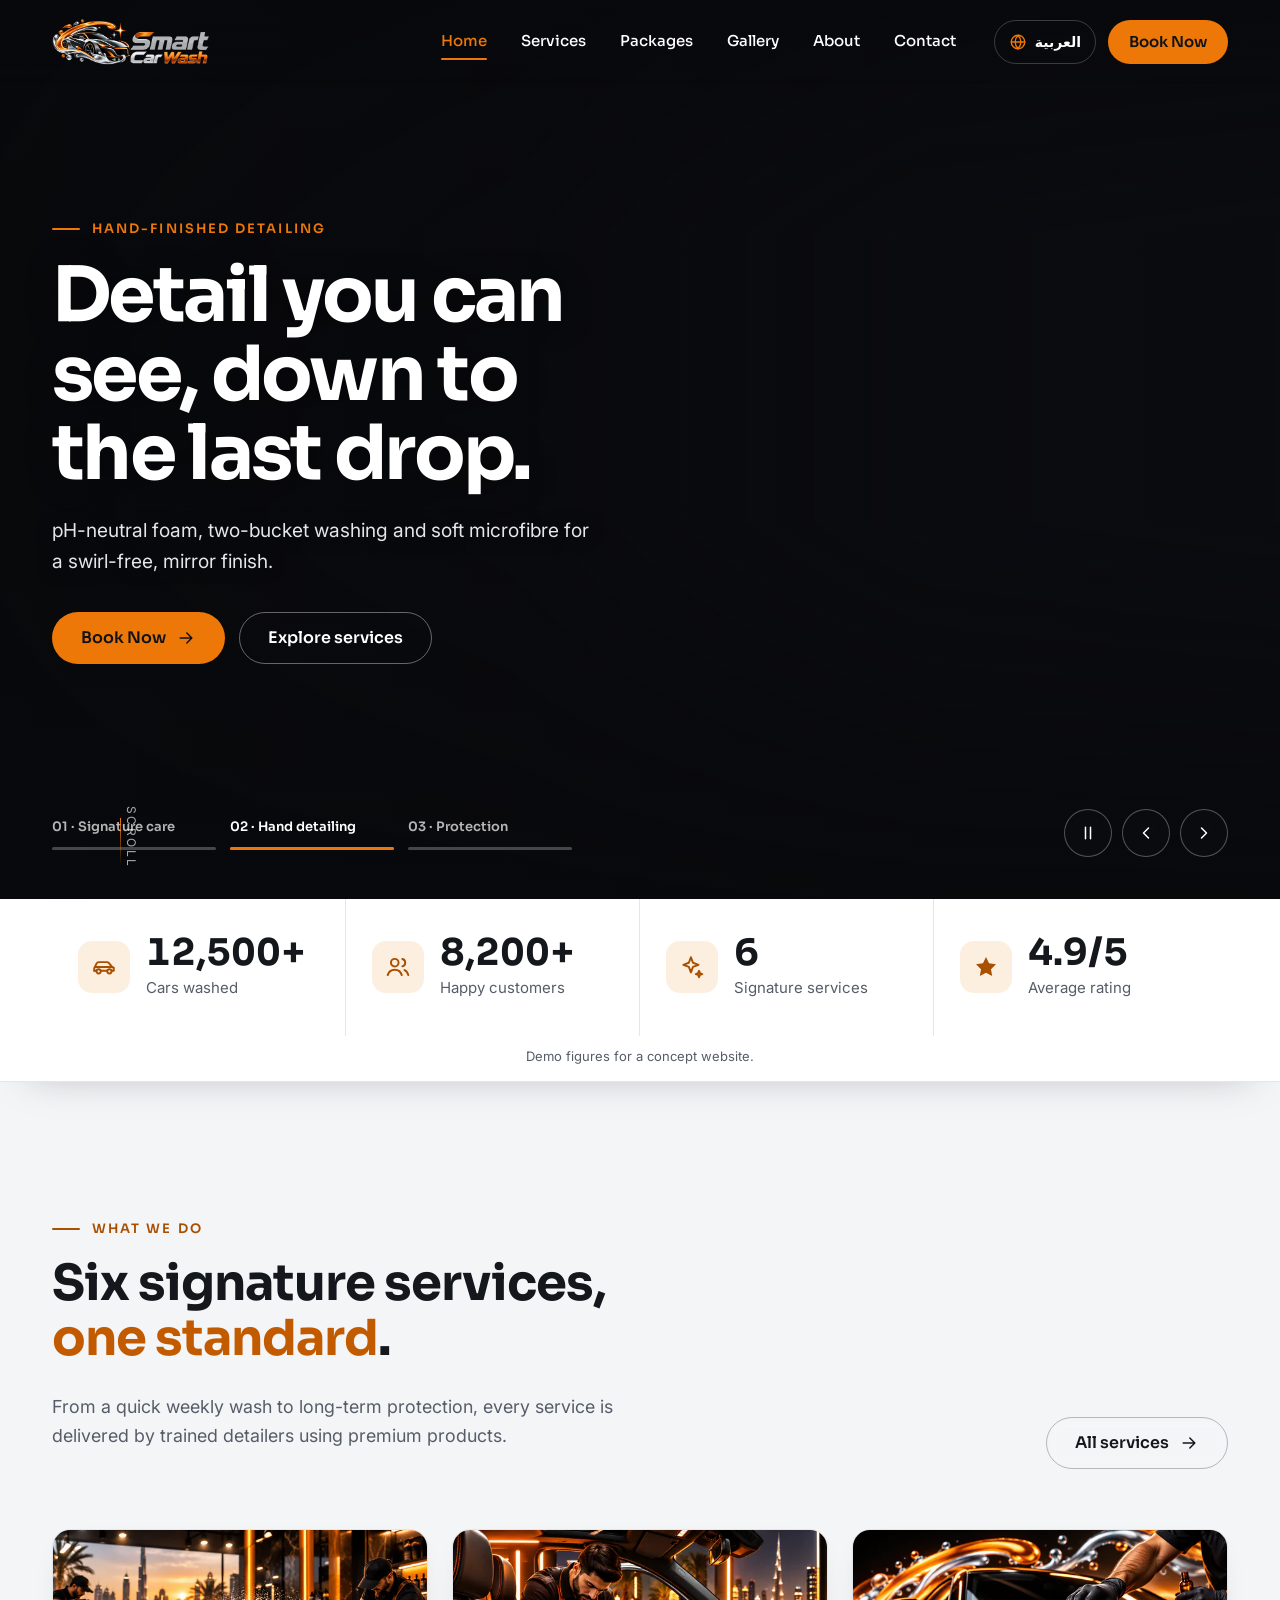
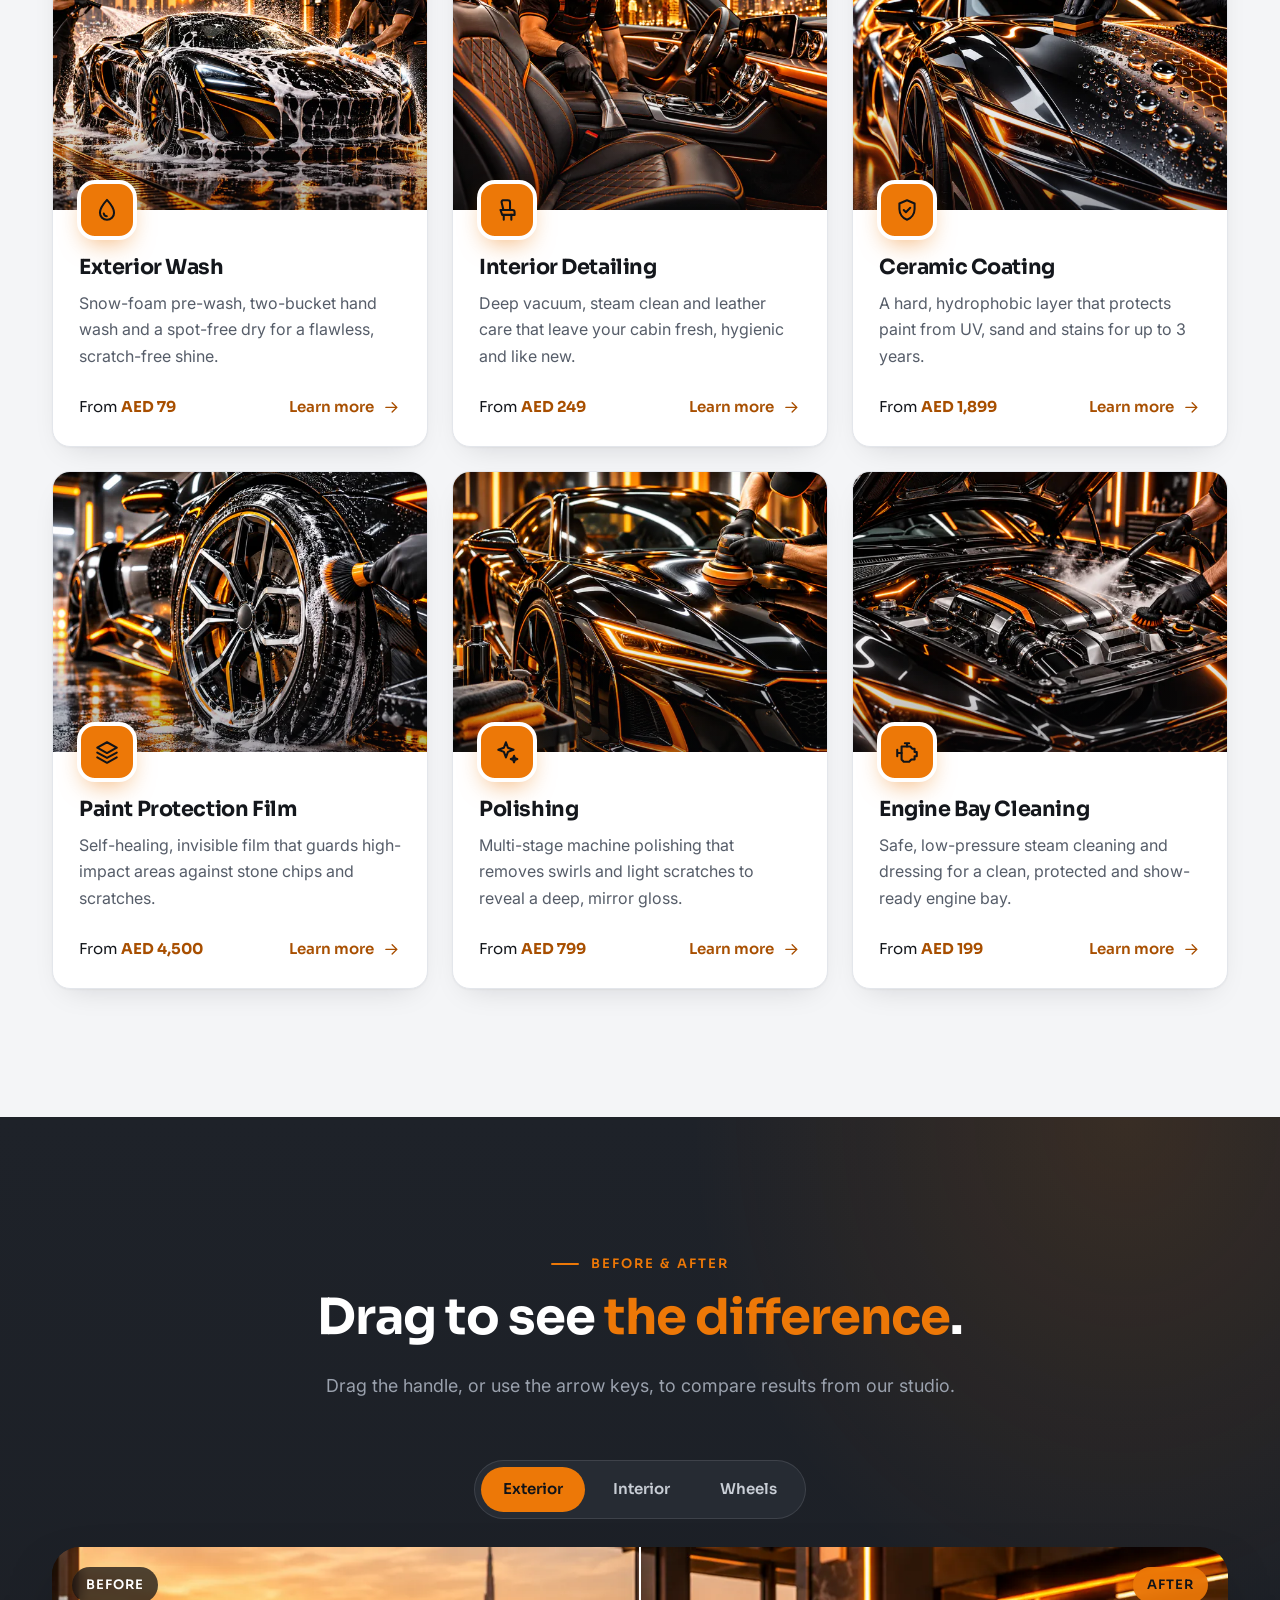
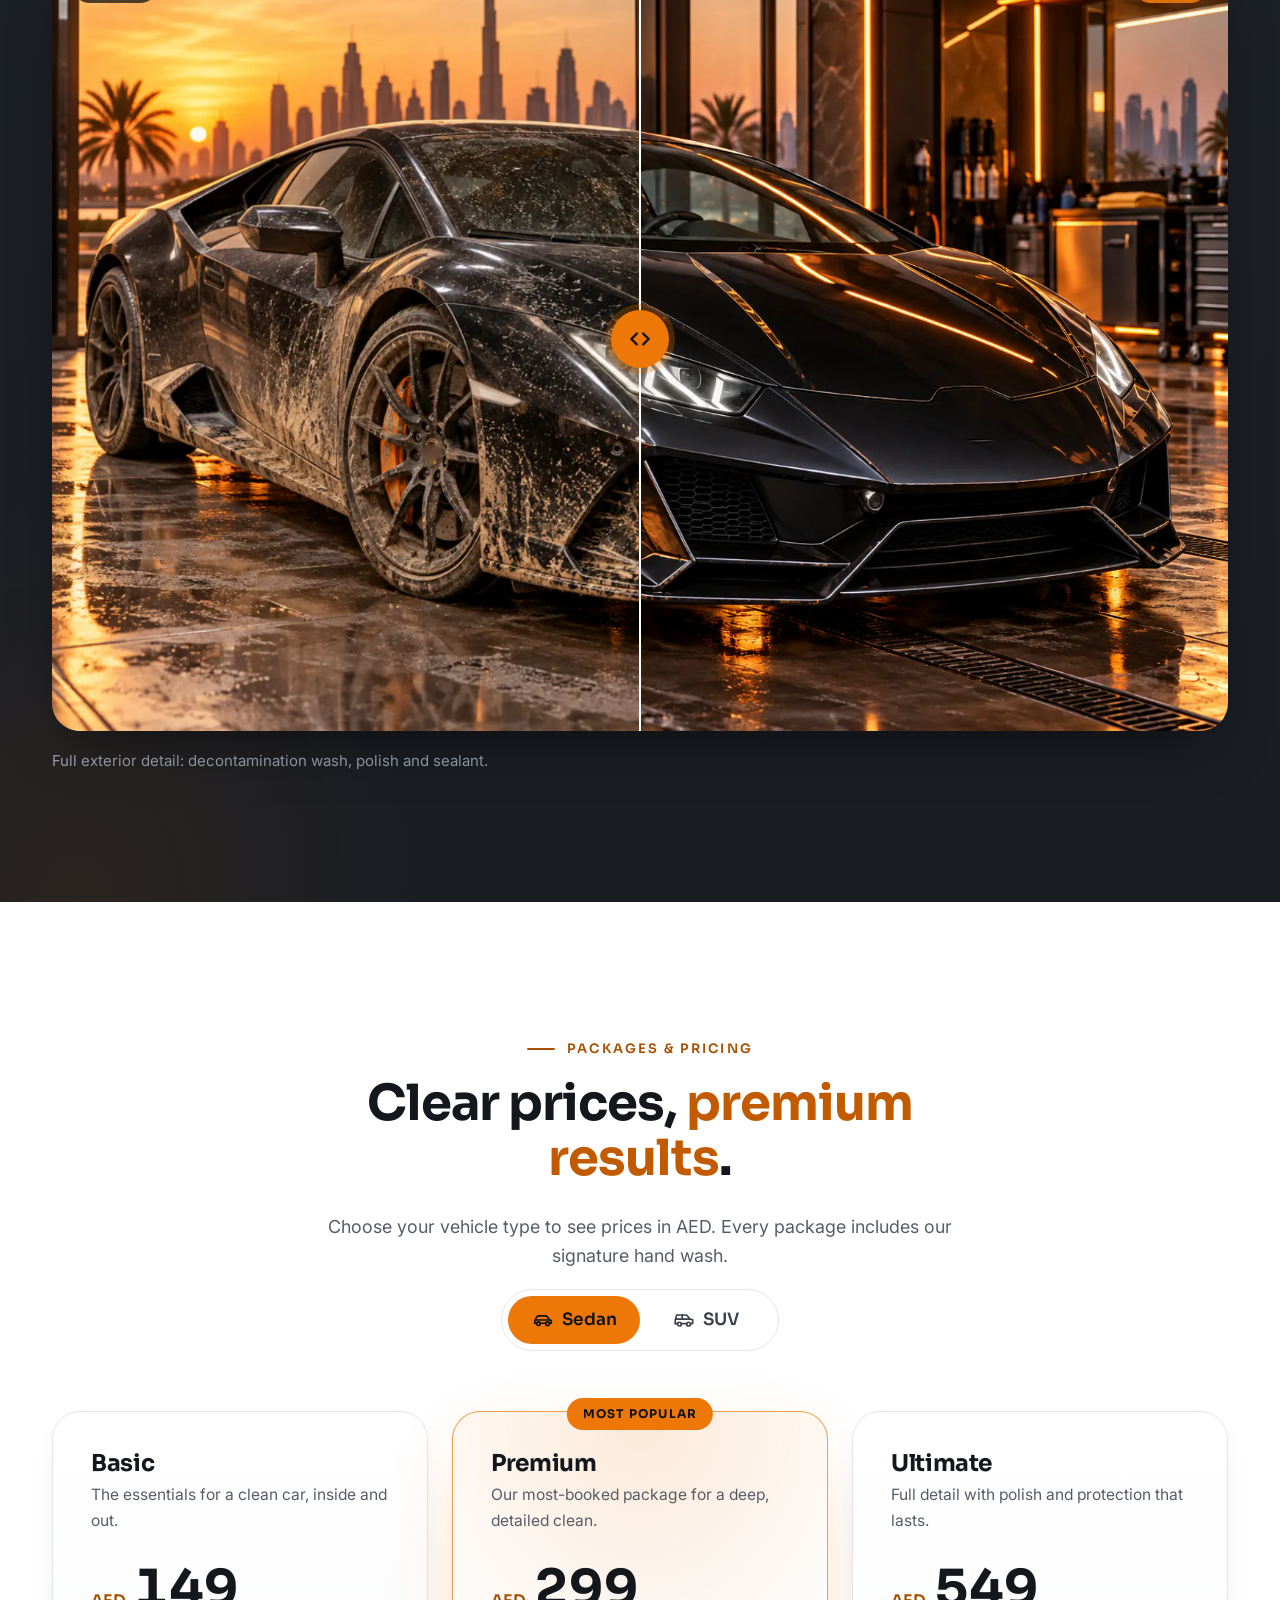
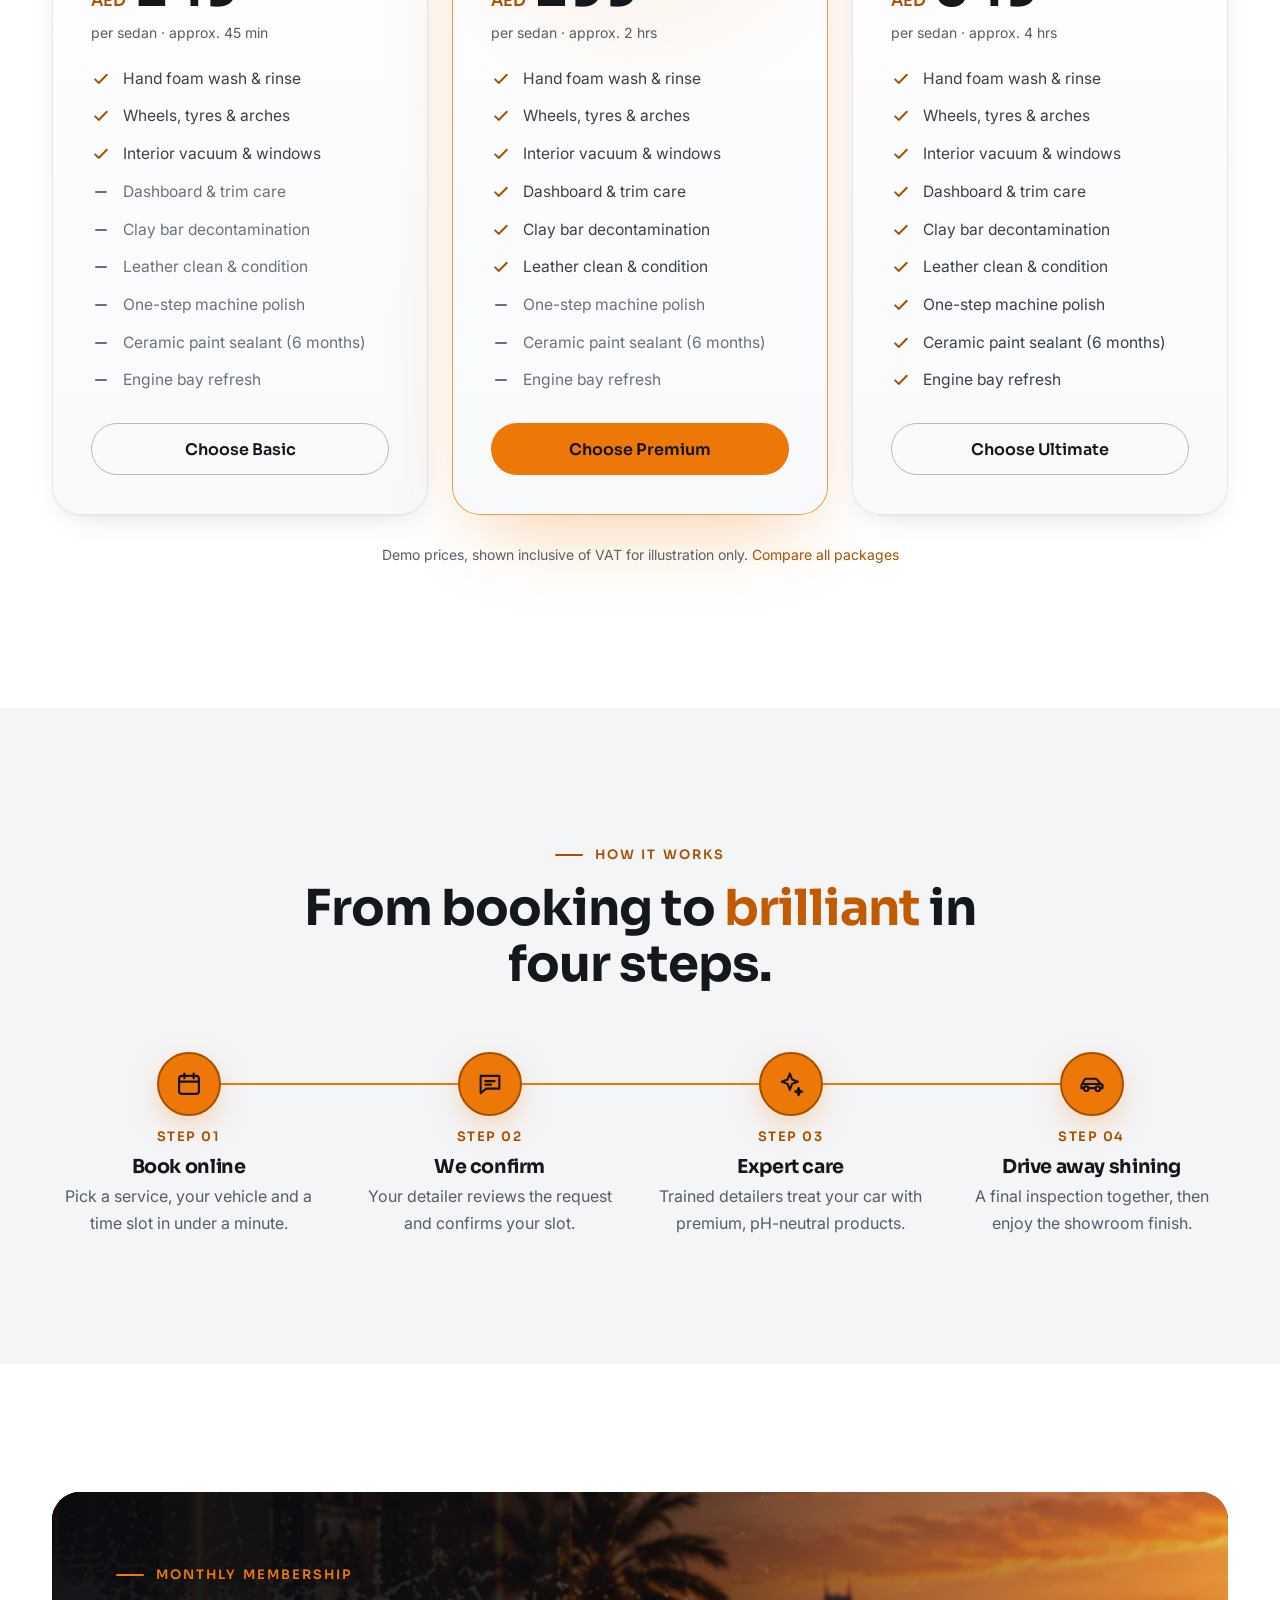
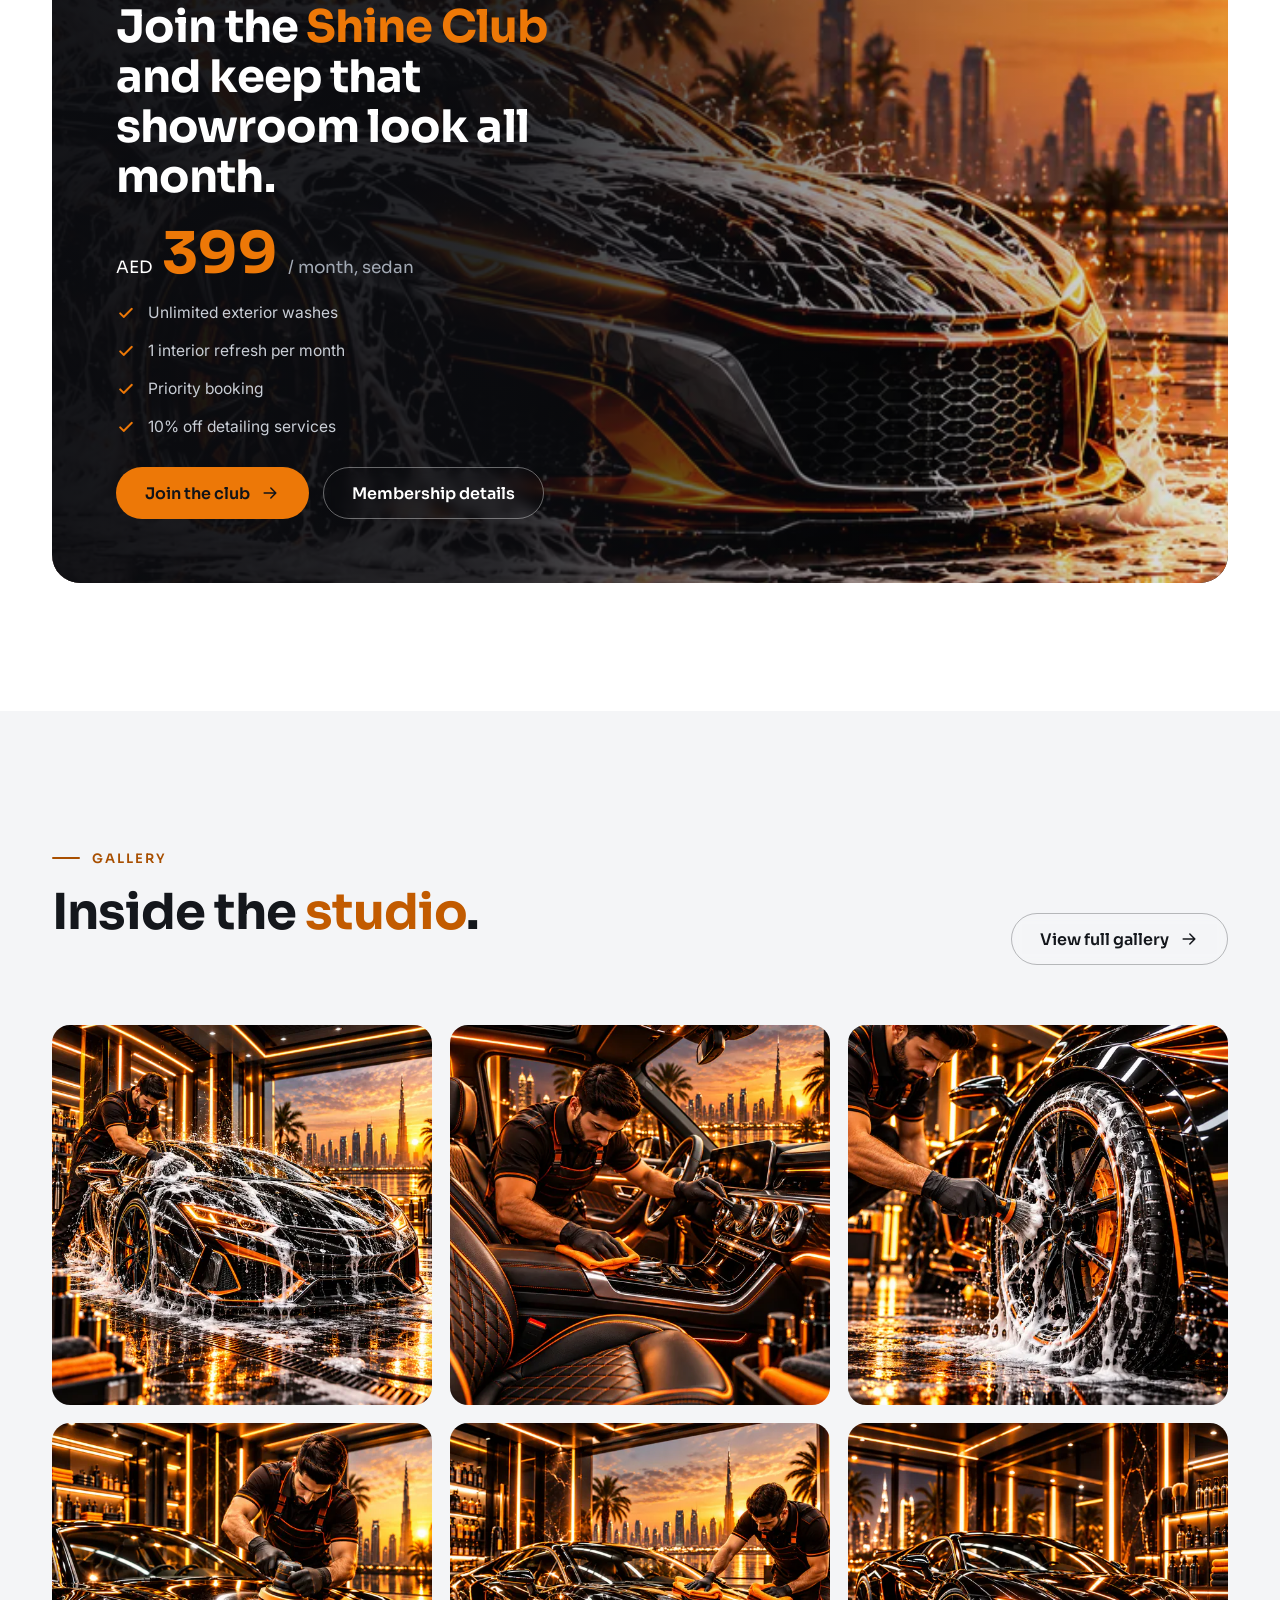
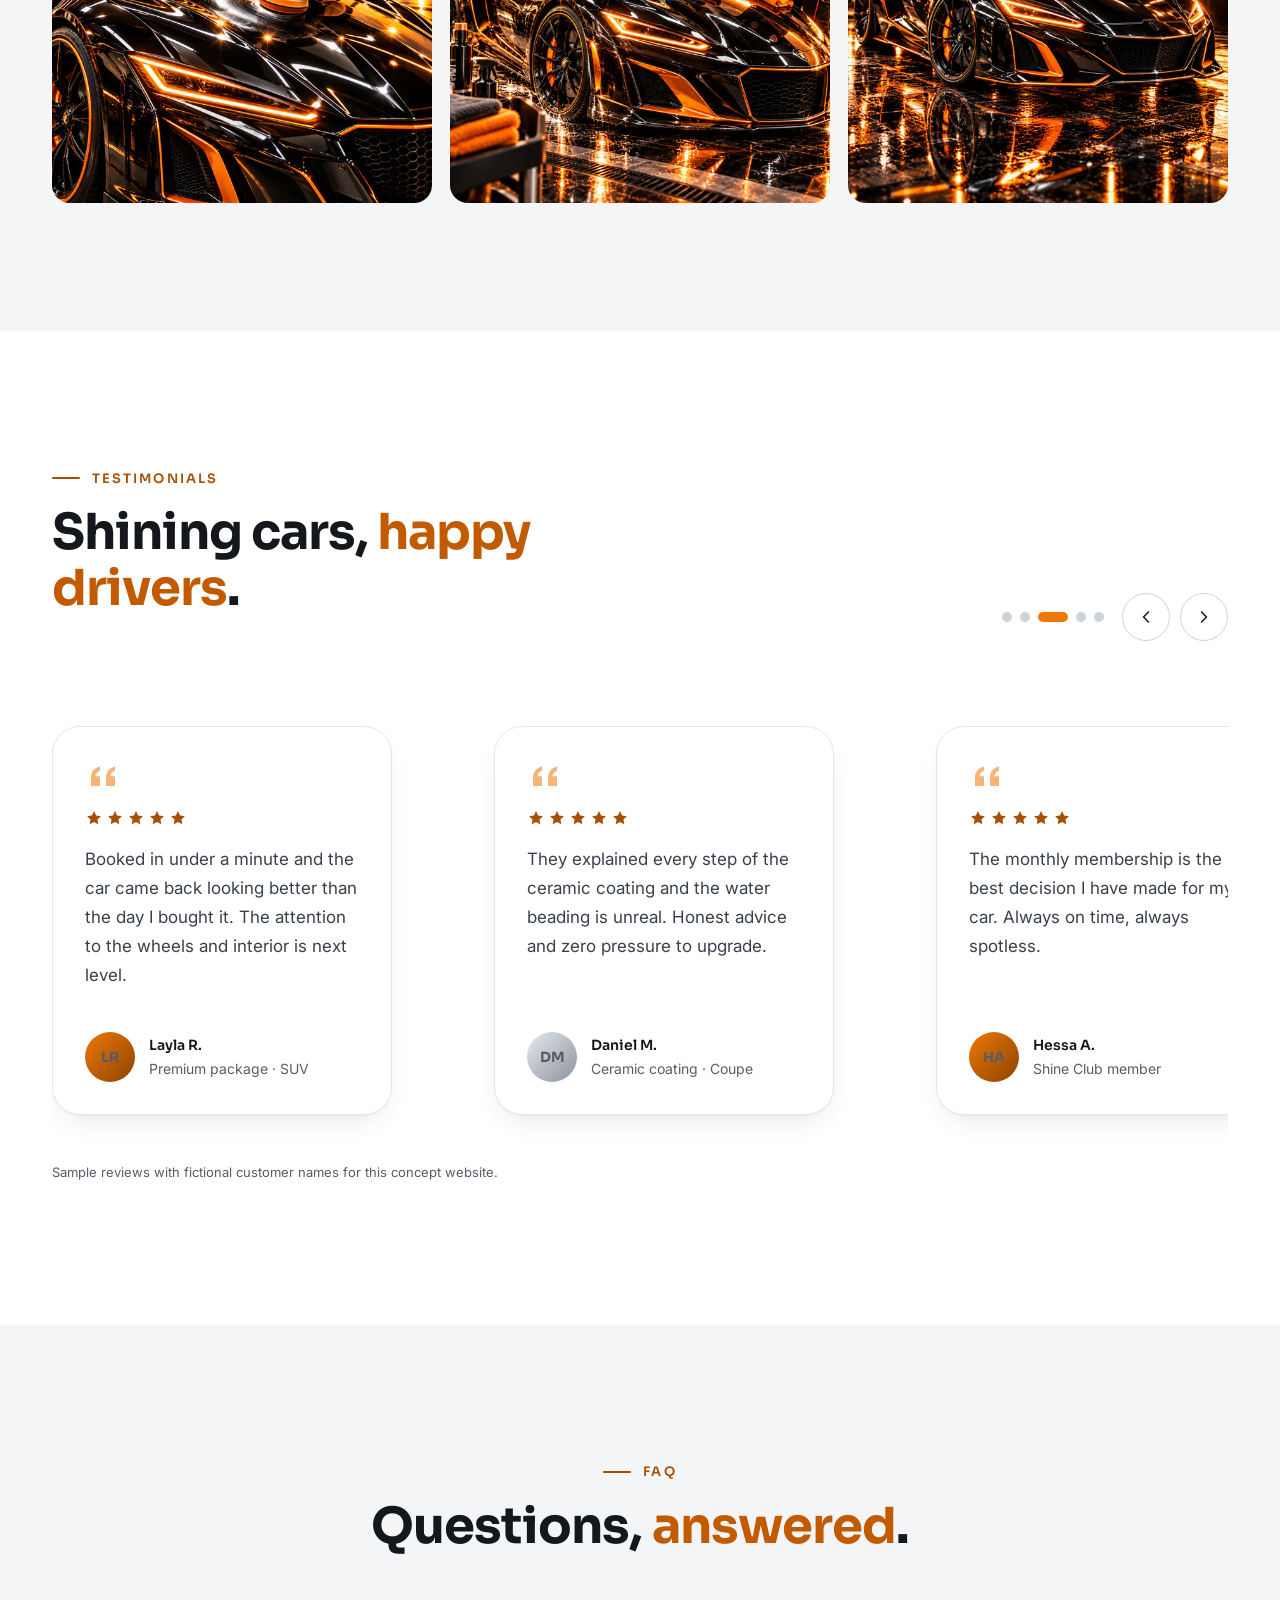
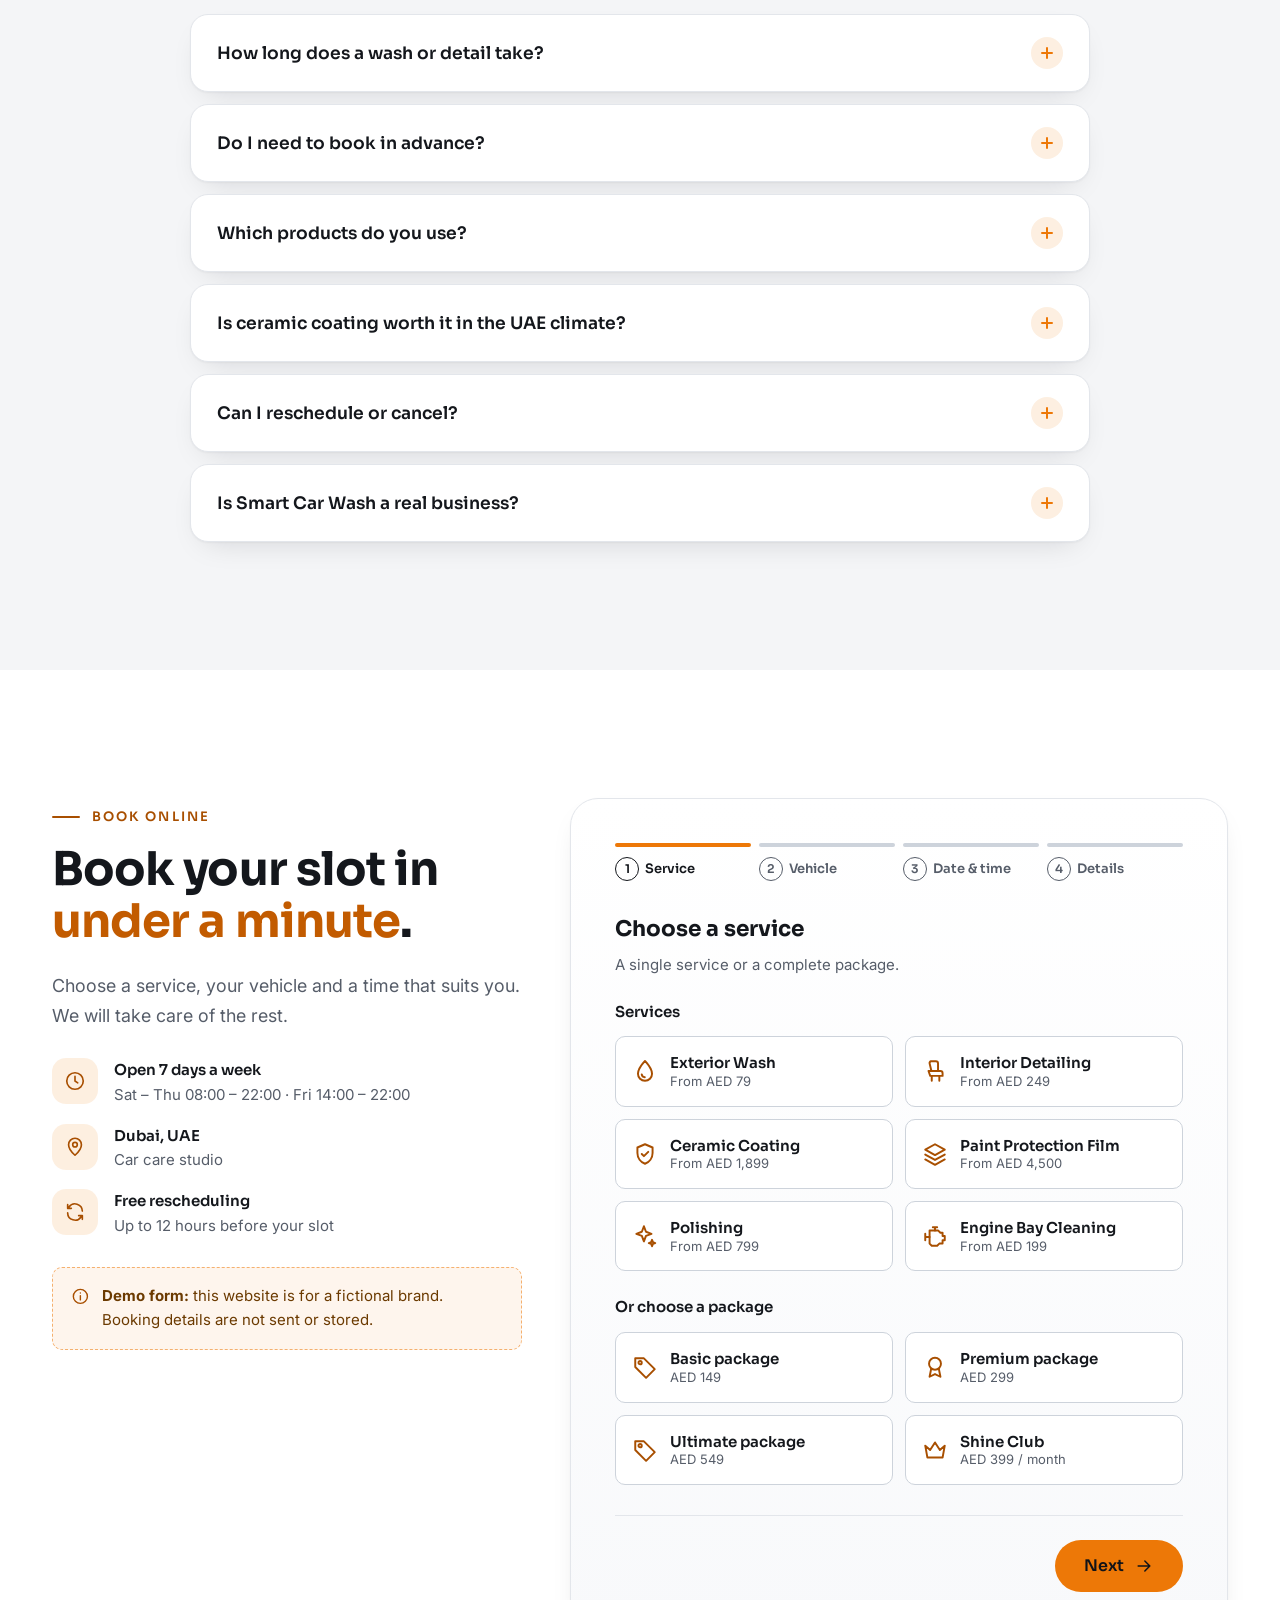
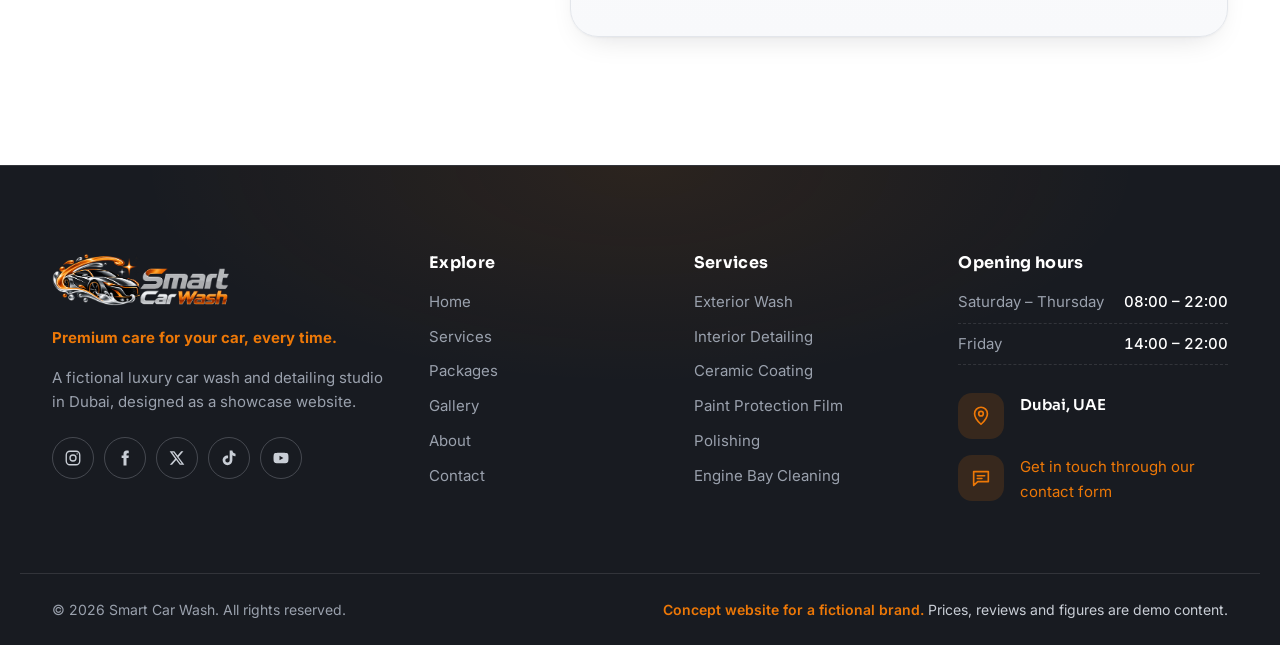
==== commit c7861614: "Use absolute URLs for canonical, hreflang and Open Graph; add sitemap Pages now point to https://sha" ====
--- a/index.html
+++ b/index.html
@@ -5,22 +5,25 @@
   <meta name="viewport" content="width=device-width, initial-scale=1">
   <title>Smart Car Wash | Premium Car Wash &amp; Detailing in Dubai</title>
   <meta name="description" content="Luxury hand wash, interior detailing, ceramic coating and paint protection in Dubai. Book online in under a minute. Concept website for a fictional brand.">
-  <link rel="alternate" hreflang="en" href="index.html">
-  <link rel="alternate" hreflang="ar" href="ar/index.html">
-  <link rel="alternate" hreflang="x-default" href="index.html">
+  <link rel="canonical" href="https://shahinalambd.github.io/smart-car-wash-website/">
+  <link rel="alternate" hreflang="en" href="https://shahinalambd.github.io/smart-car-wash-website/">
+  <link rel="alternate" hreflang="ar" href="https://shahinalambd.github.io/smart-car-wash-website/ar/">
+  <link rel="alternate" hreflang="x-default" href="https://shahinalambd.github.io/smart-car-wash-website/">
   <meta name="theme-color" content="#111318">
   <meta name="color-scheme" content="dark">
   <meta property="og:type" content="website">
+  <meta property="og:url" content="https://shahinalambd.github.io/smart-car-wash-website/">
   <meta property="og:site_name" content="Smart Car Wash">
   <meta property="og:title" content="Smart Car Wash | Premium Car Wash &amp; Detailing in Dubai">
   <meta property="og:description" content="Luxury hand wash, interior detailing, ceramic coating and paint protection in Dubai. Book online in under a minute. Concept website for a fictional brand.">
-  <meta property="og:image" content="images/optimized/og-image.jpg">
+  <meta property="og:image" content="https://shahinalambd.github.io/smart-car-wash-website/images/optimized/og-image.jpg">
   <meta property="og:image:width" content="1200">
   <meta property="og:image:height" content="630">
   <meta property="og:image:alt" content="Smart Car Wash logo over a black sports car in a Dubai studio">
   <meta property="og:locale" content="en_US">
   <meta property="og:locale:alternate" content="ar_AE">
   <meta name="twitter:card" content="summary_large_image">
+  <meta name="twitter:image" content="https://shahinalambd.github.io/smart-car-wash-website/images/optimized/og-image.jpg">
   <link rel="icon" href="favicon.ico" sizes="32x32">
   <link rel="icon" href="images/optimized/brand/favicon.svg" type="image/svg+xml">
   <link rel="apple-touch-icon" href="images/optimized/brand/apple-touch-icon.png">
